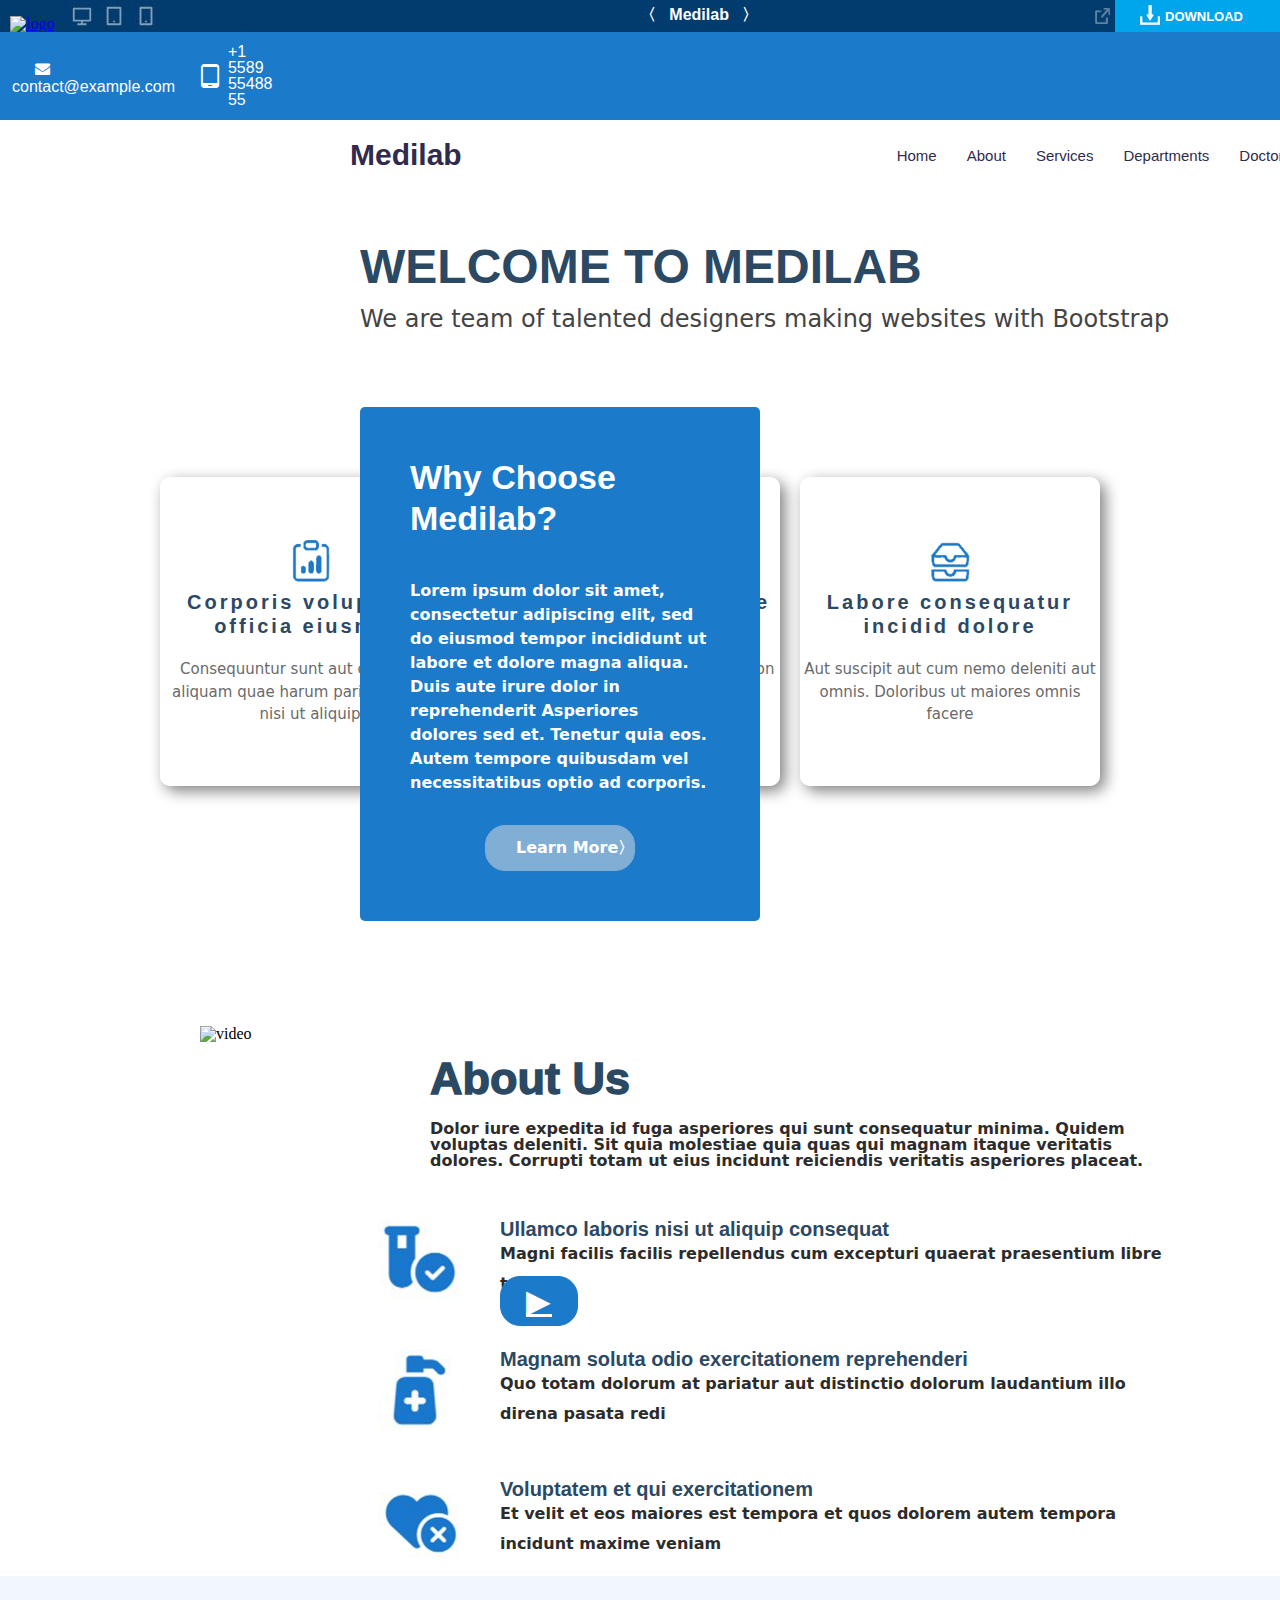
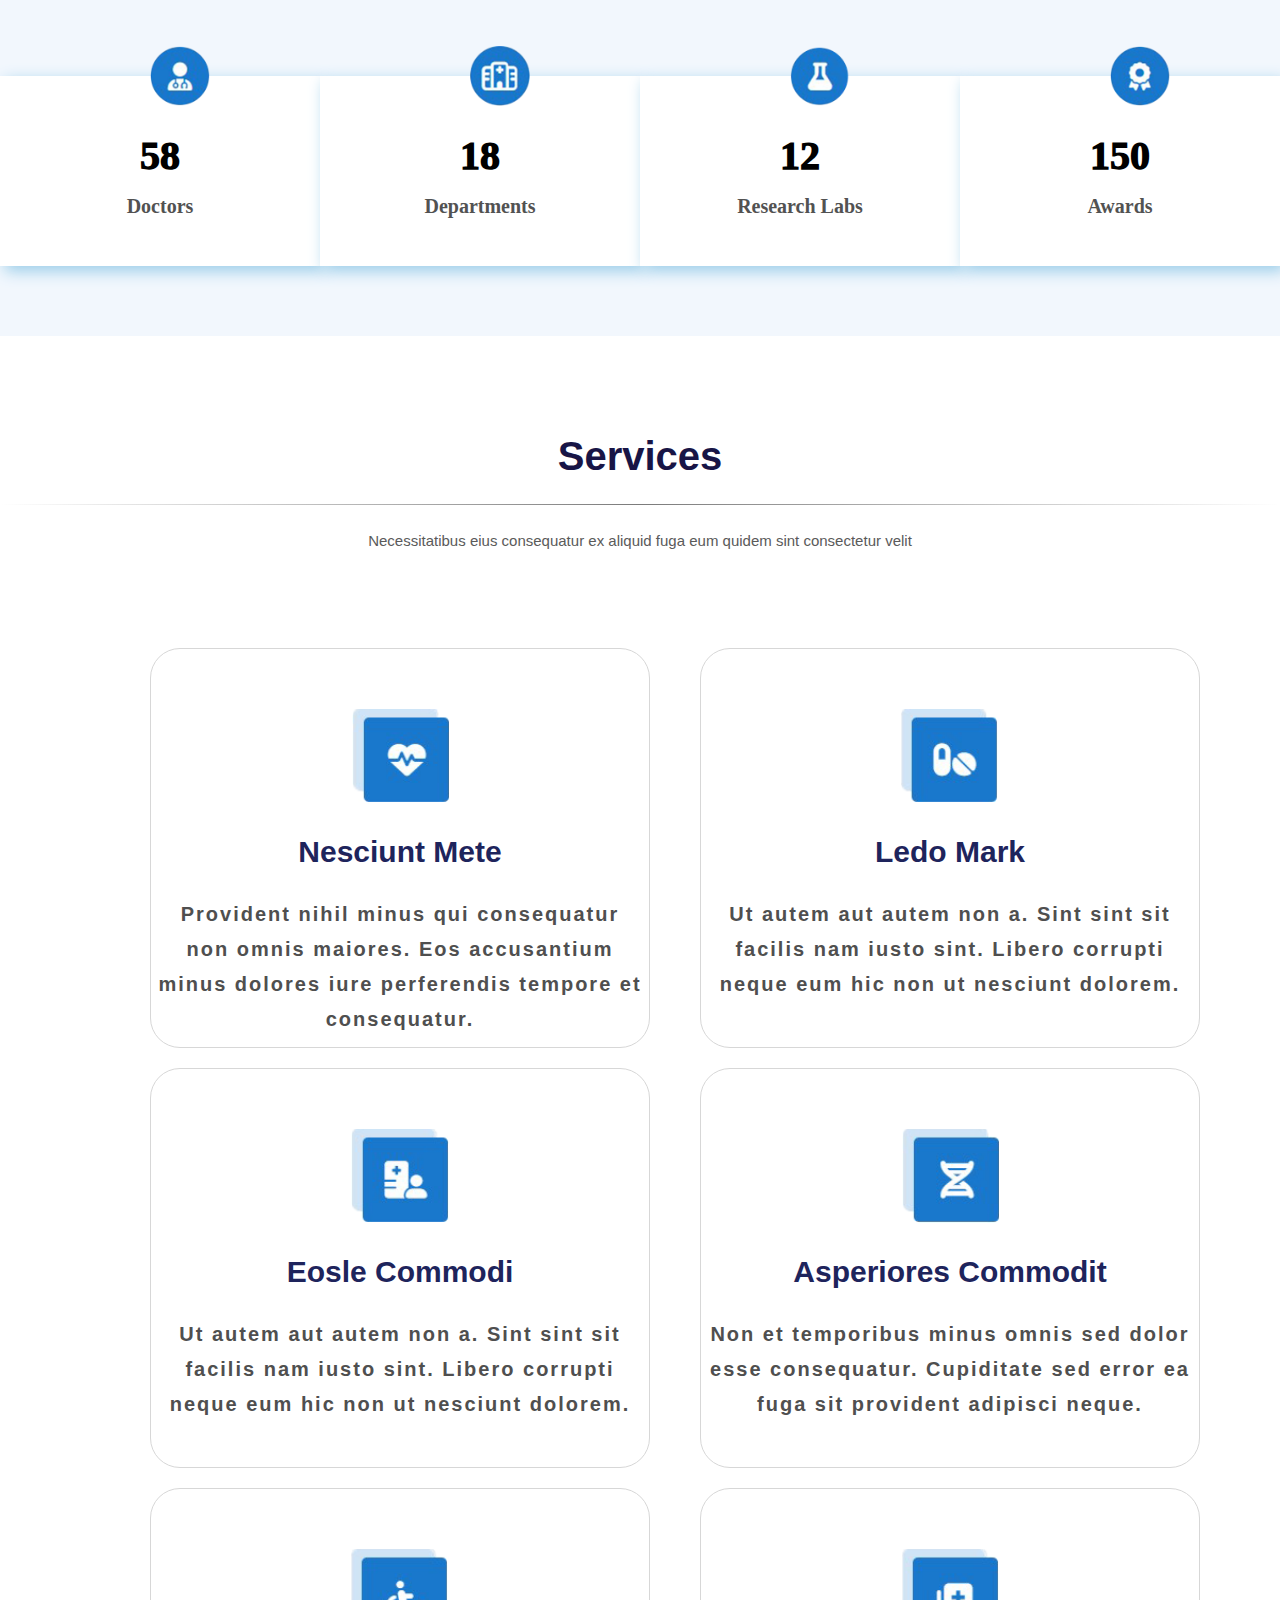
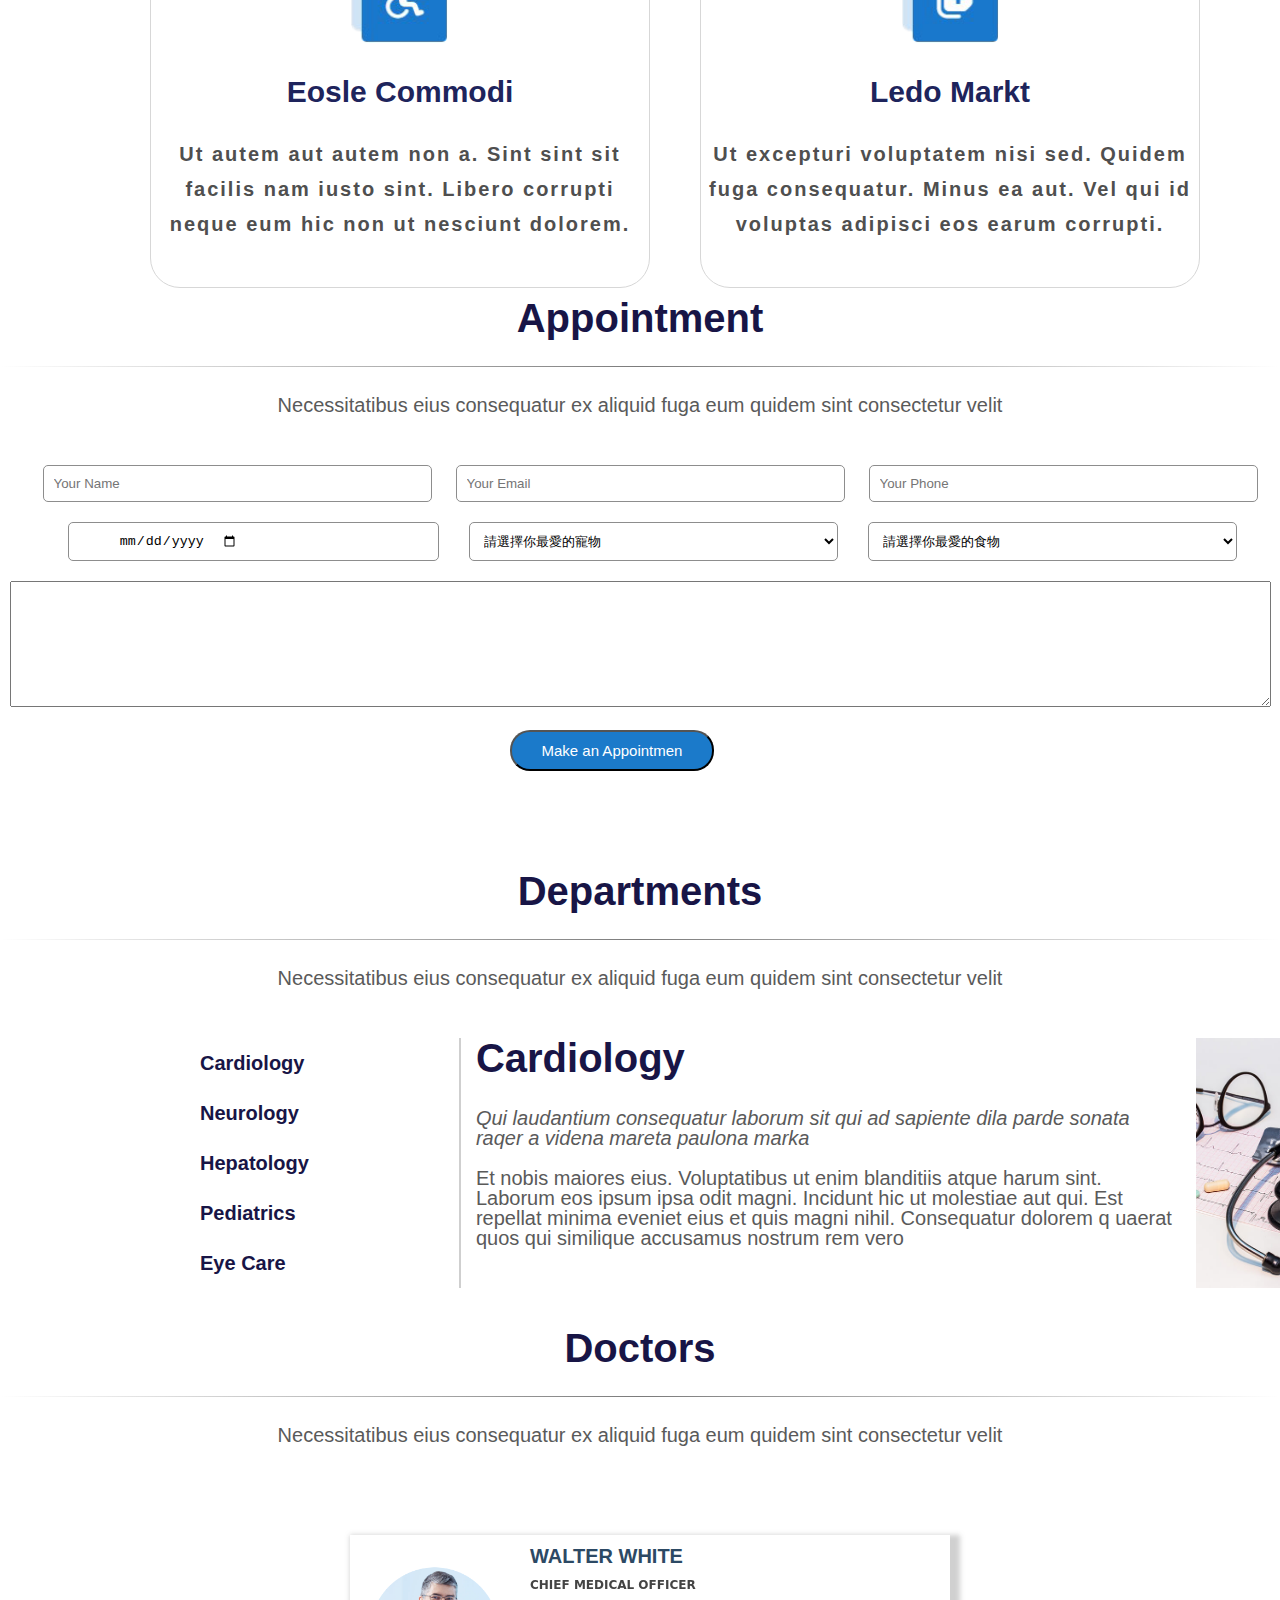
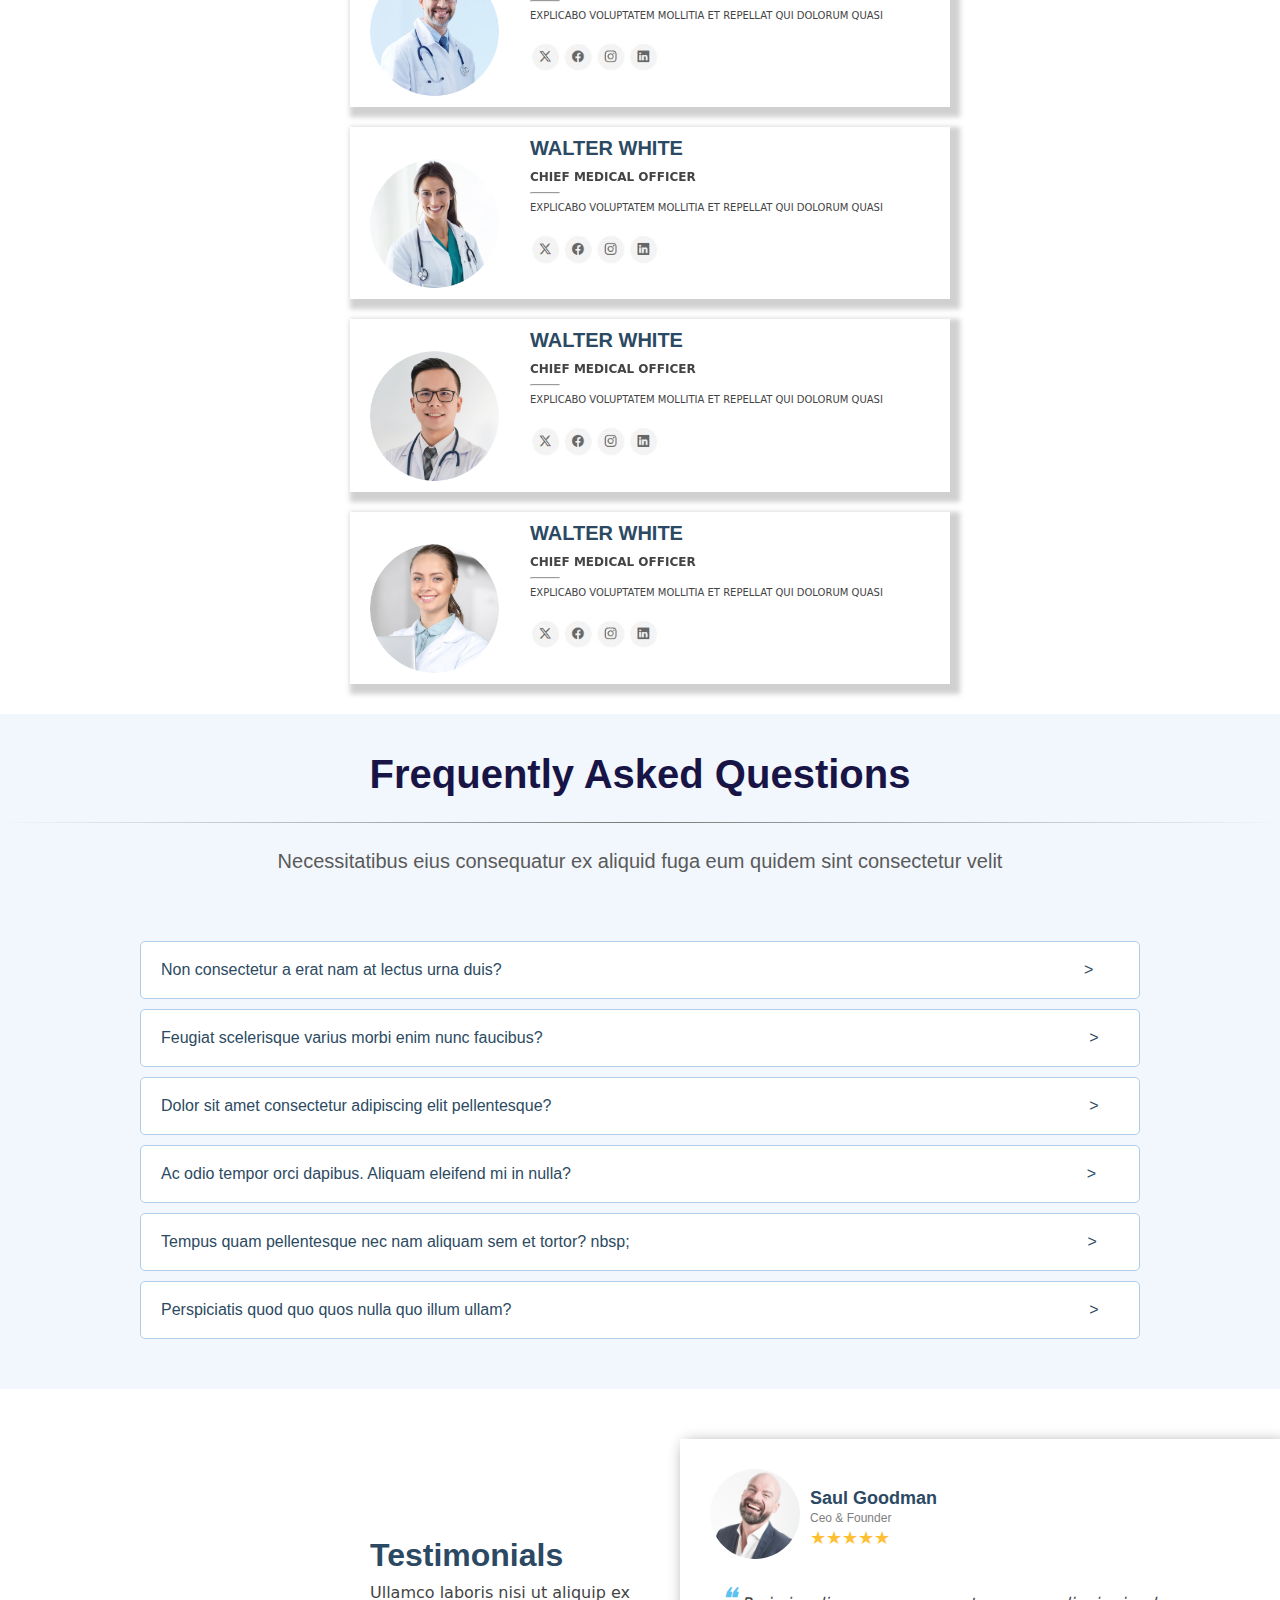
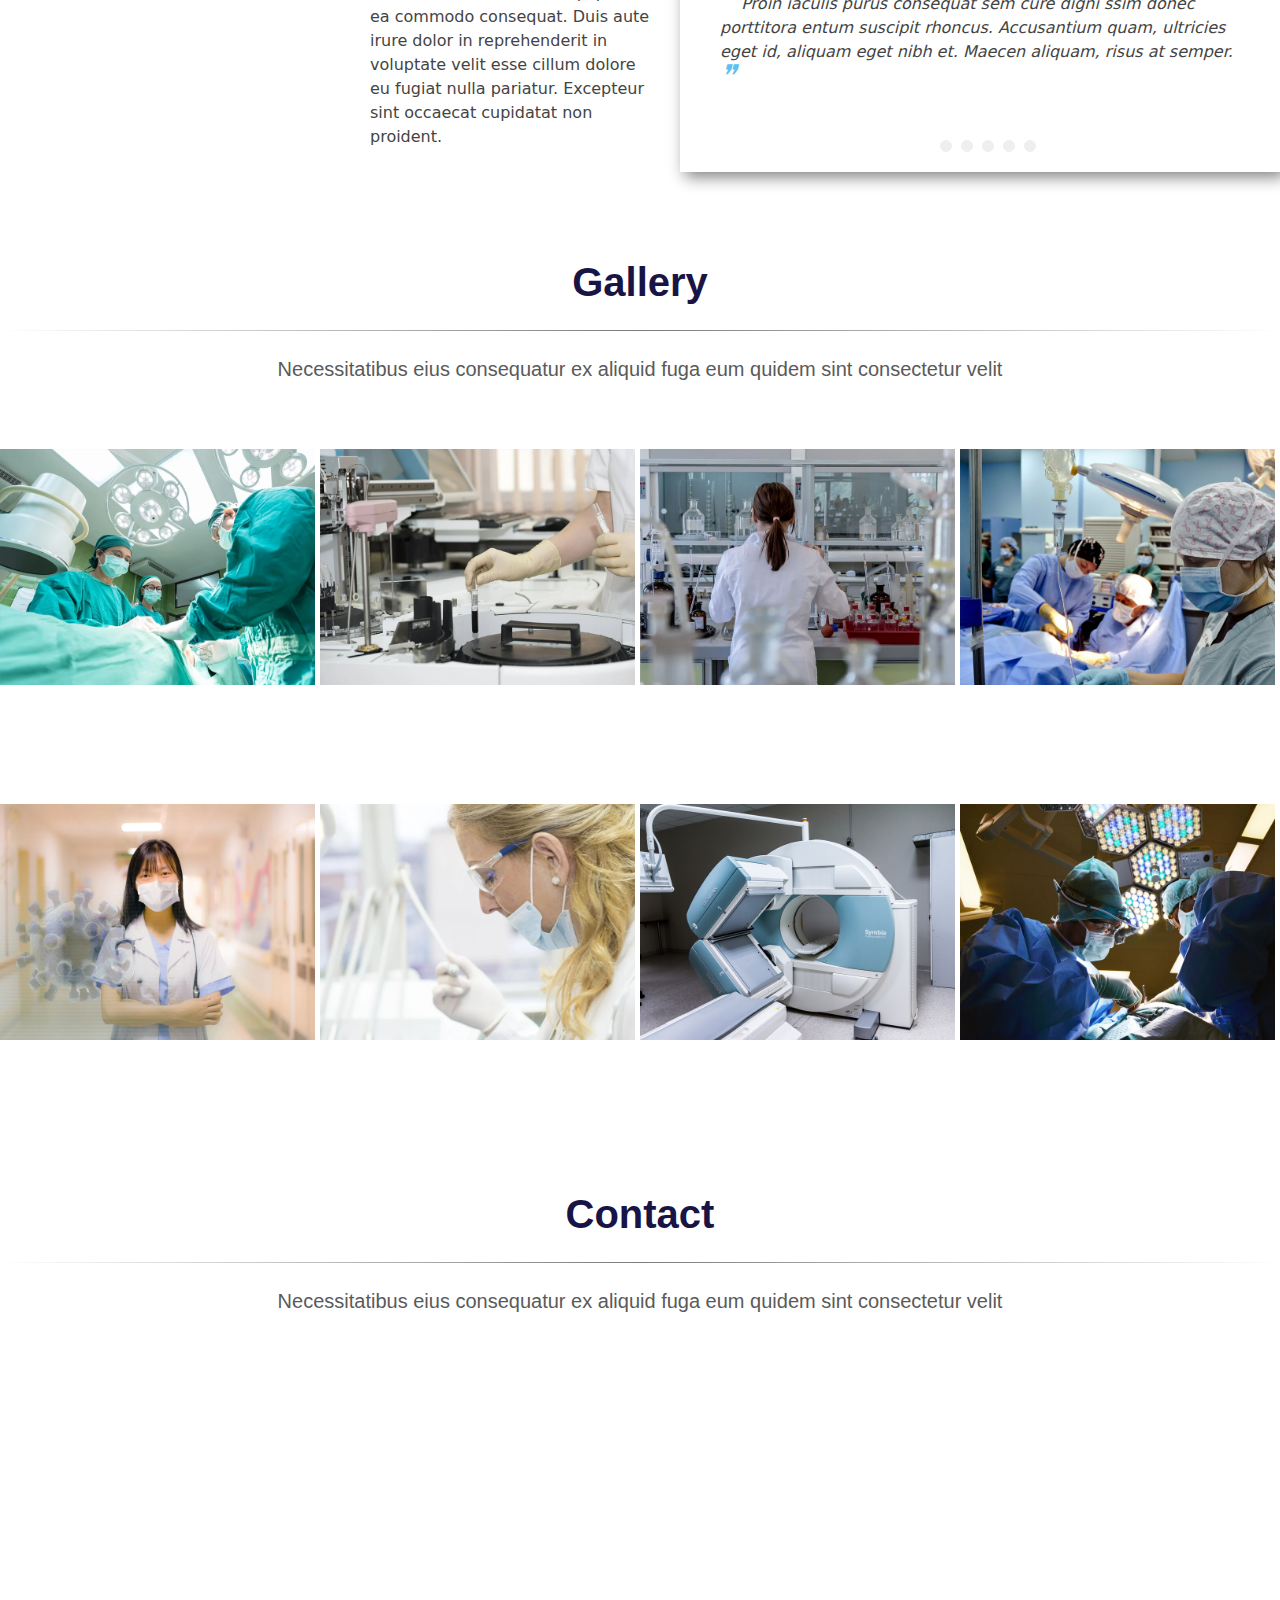
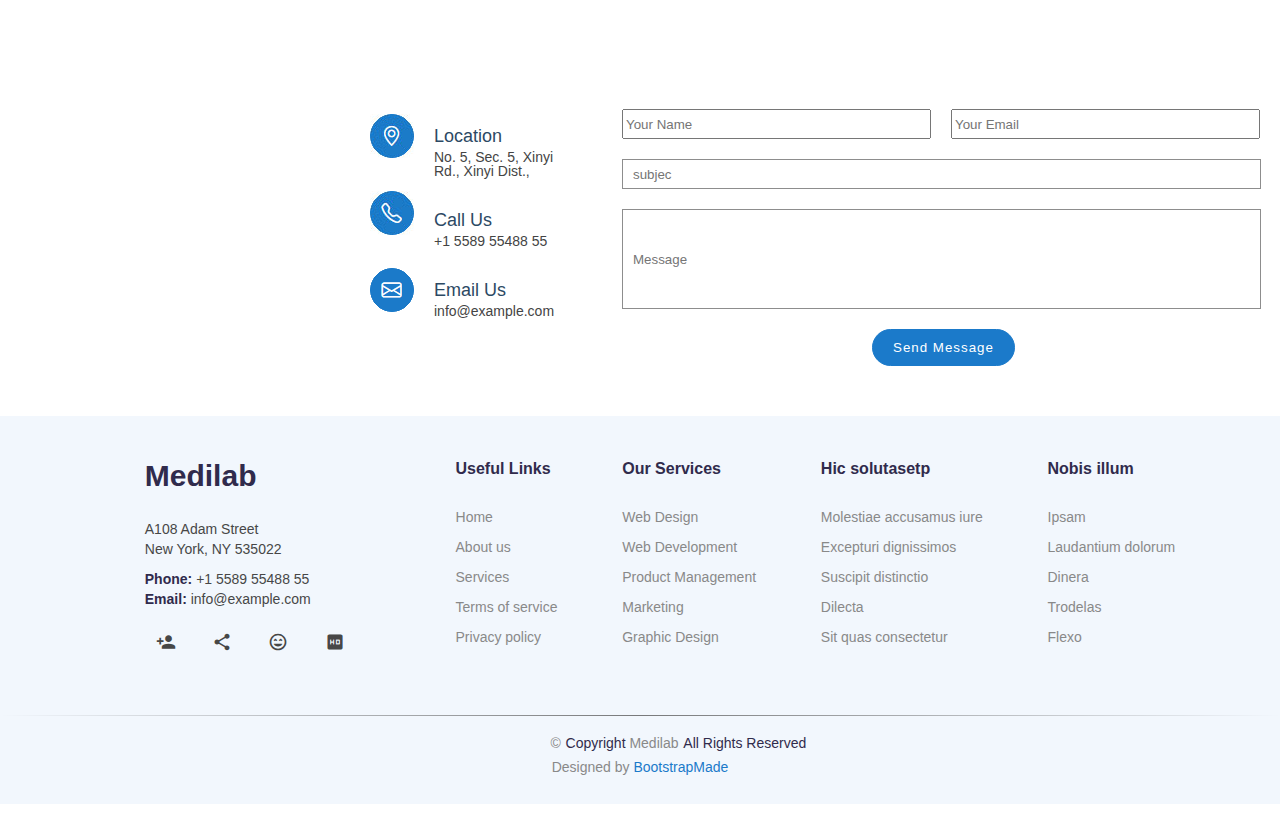
==== index.html @ 95faf184 "1" ====
<!DOCTYPE html>
<html lang="en">
<head>
    <meta charset="UTF-8">
    <meta name="viewport" content="width=device-width, initial-scale=1.0">
    <title>Medilab Bootstrap Template Demo</title>
    <link rel="stylesheet" href="style3.css">
    <meta name=”viewport” content=”width=device-width, initial-scale="1.0">
      <!-- rwd -->
    <link rel="stylesheet" href="https://fonts.googleapis.com/icon?family=Material+Icons">
  
</head>
<body>
    
    
        <div class="wrap">




            <div class="header">
                <div class="logo">
                    <a href="https://bootstrapmade.com/">
                        <img src="https://bootstrapmade.com/assets/img/logo.png"   width=""   height="25px" alt="logo"></a>
                        <a class="imgphone" href="#"><img src="img/computer.jpg" alt="computer"></a>
                         </div>
                         <!--logo  end -->
          
            <a class="pic" href="index.html"><img src="img/header.big.png"  width="15px" height="16px" alt="big"></a>
            <a class="template-home" href="https://bootstrapmade.com/medilab-free-medical-bootstrap-theme/" title="Medilab Template Home Page"> 〈&nbsp;&nbsp;&nbsp;Medilab&nbsp;&nbsp;&nbsp;〉 </a>
          
        
                <div class="button">
                    <a href="https://bootstrapmade.com/medilab-free-medical-bootstrap-theme/#download">
                        <img src="img/header.download.png" width="20px" height="20px" alt="DOWNLOAD">
                        <span>DOWNLOAD</span></a>
                </div>
                 <!-- header end -->
                </div>
        
                <div class="box"></div> <!--box end -->
        
                <div class="container">
                    <a href="mailto:contact@example.com">
                    <i style="font-size:15px" class="fa" >&#xf0e0;</i><span> contact@example.com</span></a>
                    <i class="material-icons" >tablet_android</i><span>+1 5589 55488 55</span>
               
                   <div class="from-container">
                    <link rel="stylesheet" href="https://cdnjs.cloudflare.com/ajax/libs/font-awesome/4.7.0/css/font-awesome.min.css">
    
                    <!-- Add font awesome icons -->
                    <a href="#" class="fa fa-twitter"></a>
                    <a href="#" class="fa fa-facebook"></a>
                    <a href="#" class="fa fa-instagram"></a>
                    <a href="#" class="fa fa-linkedin"></a>
                   </div>
                <!-- container end -->
                     </div>
              
                
                     <div class="menu">
                        <div class="frommenu">
                        <a href="index.html"><span>Medilab</span></a>
                    </div>
                    
                           <div class="from-menu">
                            <ul>
                                <li><a href="#"><span>Home</span></a></li>
                                <li><a href="#"><span>About</span></a></li>
                                <li><a href="#"><span>Services</span></a></li>
                                <li><a href="#"><span>Departments</span></a></li>
                                <li><a href="#"><span>Doctors</span></a></li>
                                <li><a href="#"><span>Dropdown▽</span></a></li>
                                <li><a href="#"><span>Contact</span></a></li>
                             </ul>
                         </div>
                           <!-- end -->      
                          <div class="menu-btn">
                                <a href="file:///D:/User/Downloads/20241004-20241019T080750Z-001/20241004/Medilab%20Bootstrap%20Template%20Demo.html">
                                    <input type="button" class="btn" value="  Make an Appointment"></a>
                                <!-- 按鈕▲ 點選沒有任何效果，通常主要用它來做javascript效果  -->
                            </div>
                             <!--menu end -->
                     </div> 
        
        
                     <div class="welcome">
                        <div class="from-welome">
                        <h2>WELCOME TO MEDILAB</h2>
                        <p>We are team of talented designers making websites with Bootstrap</p>
                        </div><!--welcom 的 from-weloome end -->
                    
                        <div class="course">
                            <h3>Why Choose <br> Medilab?</h3>
                           <p>
                            Lorem ipsum dolor sit amet, consectetur adipiscing elit, sed do eiusmod tempor incididunt ut labore et dolore magna aliqua. Duis aute irure dolor in reprehenderit
                            Asperiores dolores sed et. Tenetur quia eos. Autem tempore quibusdam vel necessitatibus optio ad corporis.
                         </p>
                            <input type="button" class="welcome-btn" value="Learn More〉">
                        </div>
                    
                        <!--welcom 的 course welcome end -->
                       
                        <div class="welcome-ul">
                        <ul>
                            <li>
                            <img src="img/welcome1.png" width="50px" height="50px" alt="picture">
                            <h4>Corporis voluptates officia eiusmod</h4>
                            <p>Consequuntur sunt aut quasi enim aliquam quae harum pariatur laboris nisi ut aliquip</p>
                        </li>
                            <li>
                                <img src="img/welcome2.png"  width="50px" height="50px alt="diamond">
                                <h4>Ullamco laboris ladore pan</h4>
                                <p>Excepteur sint occaecat cupidatat non proident, sunt in culpa qui officia deserunt</p>
                            </li>
                            <li>
                                <img src="img/welcome3.png" width="50px" height="50px alt="picture">
                                <h4>Labore consequatur incidid dolore</h4>
                                <p>Aut suscipit aut cum nemo deleniti aut omnis. Doloribus ut maiores omnis facere</p>
                            </li>
                        </ul>
                    </div>
                     </div> <!-- welcome end -->
        
        
                     <div class="aboutus">
        
                       <div class="abuimg">
                        <img src="https://bootstrapmade.com/content/demo/Medilab/assets/img/about.jpg" class="img-fluid" alt="video">

                        
                    </div>
        
                    <div class="viedo">
                        <a href="https://www.youtube.com/embed/Y7f98aduVJ8?si=nMmIkpeyESVkpKKr" target="_blank" class="btn">
                         <p> ▶</p>  
                        </a>
                    </div>
                    <!-- 播放鍵 -->
               
                        
        
                        
                        <div class="from-aboutus ">
                        <h3>About Us</h3>
                        <span>
                         Dolor iure expedita id fuga asperiores qui sunt consequatur minima. Quidem voluptas deleniti. 
                        </span>
                        <span>
                        Sit quia molestiae quia quas qui magnam itaque veritatis dolores. Corrupti totam ut eius incidunt 
                     </span>
                     <span>
                        reiciendis veritatis asperiores placeat.
                     </span>
                 
                     <ul>
                     </li>
                  
                          <li>
                             <img src="img/aboutus1.jpg"    alt="pciture">
                             <h5>Ullamco laboris nisi ut aliquip consequat</h5>
                            <p>Magni facilis facilis repellendus cum excepturi quaerat praesentium libre trade</p>
                         </li>
                         <li>
                             <img src="img/aboutus2.jpg" alt="pciture">
                             <h5>Magnam soluta odio exercitationem reprehenderi</h5>
                             <p>Quo totam dolorum at pariatur aut distinctio dolorum laudantium illo direna pasata redi</p>
                         </li>
                         <li>
                             <img src="img/aboutus3.jpg" alt="love">
                             <h5>Voluptatem et qui exercitationem</h5>
                             <p>Et velit et eos maiores est tempora et quos dolorem autem tempora incidunt maxime veniam</p>
                         </li>
                     </ul>
                 
                 </div><!--aboutu的 from-aboutus end -->  
                    </div><!-- aboutus end -->
                
        
                    
                 <div class="item">
                    <ul>
                       <li>
                         <img src="img/stats-item_doctors.png" alt="Doctors">
                         <span>58</span>
                            <p>Doctors</p>
                         </li>
                         
                         
                             <li>
                               <img src="img/stats-item_departments.png" alt="Departments">
                               <span>18</span>
                                  <p>Departments</p>
                               </li>
                      
                          
                       <li>
                         <img src="img/stats-item_Research Labs.png" alt="Research Labs">
                         <span>12</span>
                            <p>Research Labs</p>
                         </li>       
                       
                       
                             <li>
                               <img src="img/stats-item_Awards.png" alt="Awards">
                               <span>150</span>
                                  <p>Awards</p>
                               </li>
                          </ul>
                      </div>
               <!-- item end -->
        
        
                <div class="serives">
                    <h2>Services</h2>
                    <hr>
                    <!-- 分隔線 -->
                    <p>Necessitatibus eius consequatur ex aliquid fuga eum quidem sint consectetur 
                        velit</p>
                </div>
                 <!-- serives" end -->
             
               <div class="services-box">
                <ul>
                    <a href="#">
                    <li>
                      <img src="img/services-box_1.png"
                           alt="Nesciunt Mete">
                           <h3>Nesciunt Mete</h3>
                           <p>Provident nihil minus qui consequatur non omnis maiores. 
                            Eos accusantium minus dolores iure perferendis tempore et 
                            consequatur.</p>
                    </li>
                    
                    <li>
                        <img src="img/services-box_2.png"
                             alt="Ledo Marki">
                             <h3>Ledo Mark</h3>
                             <p>
                                Ut autem aut autem non a. Sint sint sit facilis nam 
                                iusto sint. Libero corrupti neque eum hic non ut nesciunt 
                                dolorem.
                                </p>
                     </li>
            
                     
                    <li>
                        <img src="img/services-box_3.png"
                             alt="Eosle Commodii">
                             <h3>Eosle Commodi</h3>
                             <p>
                                Ut autem aut autem non a. Sint sint sit facilis nam iusto sint. 
                                Libero corrupti neque eum hic non ut nesciunt dolorem.
                                </p>        
                     </li>
                  
                     <li>
                        <img src="img/services-box_4.png"
                             alt="Asperiores Commodit">
                             <h3>Asperiores Commodit</h3>
                             <p>
                                Non et temporibus minus omnis sed dolor esse consequatur. 
                                Cupiditate sed error ea fuga sit provident adipisci neque.
                                </p>
                     </li>
            
                     <li>
                        <img src="img/services-box_5.png"
                             alt="Eosle Commodi">
                             <h3>Eosle Commodi</h3>
                             <p>
                                Ut autem aut autem non a. Sint sint sit facilis nam iusto sint. 
                                Libero corrupti neque eum hic non ut nesciunt dolorem.
                                </p>
                     </li>      
                 
                     <li>
                        <img src="img/services-box_6.png"
                             alt="Ledo Markt">
                             <h3>Ledo Markt</h3>
                             <p>
                                Ut excepturi voluptatem nisi sed. Quidem fuga consequatur. Minus ea aut.
                                 Vel qui id voluptas adipisci eos earum corrupti.
                                </p>
                             </li>    
                           </ul>
                </a>
            </div> 
            <!-- services-box" end -->
            </div>
                
               <div class="box-ser"></div>
        
            <div class="Appointment">
                <h2>Appointment</h2>
                <hr>
                <!-- 分隔線 -->
                <p>Necessitatibus eius consequatur ex aliquid fuga eum quidem sint consectetur velit</p>
            </div>
             <!-- Appointment" end -->
        
        
            <div class="answer">
                
                <form action="index1.html">
                    <label for="mail" ></label>
                  <input id="mail" type="text" placeholder="Your Name"  name="name"  >
        
                    <label for="person"></label>
                  <input  id="person" type="text" placeholder="Your Email" name="Email">
                  
                  <label for="person"></label>
                  <input  id="person" type="text" placeholder="Your Phone" name="Phone">
                  </form>
            
            </div>
            <!--answer end  -->
        
        
        
           <div class="date">
        
            <form action="index2" method="get">
                <label for="date"></label>
                <input type="date" name="date" id="date">
            </form>
        
        
            <select>
                <option>請選擇你最愛的寵物</option>
                <option>Dog</option>
                <option>Cat</option>
                <option>Hamster</option>
                <option>Parrot</option>
                <option>Spider</option>
                <option>Goldfish</option>
            </select>
        
            <select>
                <option>請選擇你最愛的食物</option>
                <option>蘋果</option>
                <option>橘子</option>
                <option>鳳梨</option>
                <option>草莓</option>
                <option>香蕉</option>
                <option>奇異果</option>
            </select>
        
           </div>
           <!--date end  -->
        
        
           <div class="answerbox">
          
            <form action="index.html">
                 <textarea name="content" id="" cols="155" rows="8"></textarea>
                <br>
                <input type="submit"
                       value="Make an Appointmen">  
                </form>
          
           </div>
             <!--answerbox end  -->
          
    
             <div class="Appointment">
                <h2>Departments</h2>
                <hr>
                <!-- 分隔線 -->
                <p>Necessitatibus eius consequatur ex aliquid fuga eum quidem sint consectetur velit</p>
            </div>
             <!-- Appointment" end  用一樣的樣式即可-->
           

             <meta charset="UTF-8">
   <meta name="viewport" content="width=device-width, initial-scale=1.0">
   <title>Document</title>
   <link rel="stylesheet" href="style.css">
</head>
<body>
   <div class="Cardiology">
      <div class="ulbox">
         <ul>
            <li><a href="#">Cardiology</a></li>
            <li><a href="#">Neurology</a></li>
            <li><a href="#">Hepatology</a></li>
            <li><a href="#">Pediatrics</a></li>
            <li><a href="#">Eye Care</a></li>
         </ul>
      </div>

      <div class="cartextbox">
        <h3> Cardiology</h3>
        <p><span>Qui laudantium consequatur laborum sit qui
          ad sapiente dila parde sonata raqer a videna mareta paulona marka</span>
         </br>
         </br>
         Et nobis maiores eius. Voluptatibus ut enim blanditiis atque harum sint. Laborum eos ipsum ipsa odit magni. 
         Incidunt hic ut molestiae aut qui. Est repellat minima eveniet eius et quis magni nihil. Consequatur dolorem q
         uaerat quos qui similique accusamus nostrum rem vero
        </p>
      </div>
       <img src="img/departments-1.jpg" alt="pic">
   </div>
   <!-- Cardiology end-->


   <div class="divider">
   <div class="Appointment">
    <h2>Doctors</h2>
    <hr>
    <!-- 分隔線 -->
    <p>Necessitatibus eius consequatur ex aliquid fuga eum quidem sint consectetur velit</p>
</div>
 <!-- Appointment" end  用一樣的樣式即可-->
</div>
<!-- divider end -->



 <div class="Doctors">
    <button class="Docbtn">
       <img style="float: left;"   src="img/doctors_1.png" alt="doctors">
       <h4>Walter White</h4>
       <span>Chief Medical Officer</span>
          <hr style="rgb(156, 156, 156);">
          <!-- 分隔線 -->
          <p>Explicabo voluptatem mollitia et repellat qui dolorum quasi</p>

          <div class="from-Doc">
             <link rel="stylesheet" href="https://cdnjs.cloudflare.com/ajax/libs/font-awesome/4.7.0/css/font-awesome.min.css">
          
             <div class="from-Doc">
                <img src="img/fbicon.jpg" alt="icon">
             </button>
    </button>

    <button class="Docbtn">
       <img style="float: left;"   src="img/doctors_2.png" alt="doctors">
       <h4>Walter White</h4>
       <span>Chief Medical Officer</span>
          <hr style="rgb(156, 156, 156);">
          <!-- 分隔線 -->
          <p>Explicabo voluptatem mollitia et repellat qui dolorum quasi</p>

          <div class="from-Doc">
            <img src="img/fbicon.jpg" alt="icon">
         </button>
          </button>

          <button class="Docbtn">
             <img style="float: left;"   src="img/doctors_3.png" alt="doctors">
             <h4>Walter White</h4>
             <span>Chief Medical Officer</span>
                <hr style="rgb(156, 156, 156);">
                <!-- 分隔線 -->
                <p>Explicabo voluptatem mollitia et repellat qui dolorum quasi</p>
    
                <div class="from-Doc">
                    <img src="img/fbicon.jpg" alt="icon">
                 </button>
                </button>

     <button class="Docbtn">
       <img style="float: left;"   src="img/doctors_4.png" alt="doctors">
       <h4>Walter White</h4>
       <span>Chief Medical Officer</span>
          <hr style="rgb(156, 156, 156);">
          <!-- 分隔線 -->
          <p>Explicabo voluptatem mollitia et repellat qui dolorum quasi</p>

          <div class="from-Doc">
             <img src="img/fbicon.jpg" alt="icon">
          </button>
   </div>
<!-- Doctors end -->

<div class="fretittle">
<div class="Appointment">
    <h2>Frequently Asked Questions</h2>
    <hr>
    <!-- 分隔線 -->
    <p>Necessitatibus eius consequatur ex aliquid fuga eum quidem sint consectetur velit</p>
</div>
 <!-- Appointment" end  用一樣的樣式即可-->
</div>
<!-- fretittle end -->


 <div  class="Frequently">
   <a href="">
    <div class="frebox">
      
   <details>
      <summary><h3>Non consectetur a erat nam at lectus urna duis?
         &nbsp;&nbsp;&nbsp;&nbsp;&nbsp;&nbsp;&nbsp;&nbsp;&nbsp;&nbsp;&nbsp;&nbsp;
         &nbsp;&nbsp;&nbsp;&nbsp;&nbsp;&nbsp;&nbsp;&nbsp;&nbsp;&nbsp;&nbsp;&nbsp;
         &nbsp;&nbsp;&nbsp;&nbsp;&nbsp;&nbsp;&nbsp;&nbsp;&nbsp;&nbsp;&nbsp;&nbsp;
         &nbsp;&nbsp;&nbsp;&nbsp;&nbsp;&nbsp;&nbsp;&nbsp;&nbsp;&nbsp;&nbsp;&nbsp;
         &nbsp;&nbsp;&nbsp;&nbsp;&nbsp;&nbsp;&nbsp;&nbsp;&nbsp;&nbsp;&nbsp;&nbsp;
         &nbsp;&nbsp;&nbsp;&nbsp;&nbsp;&nbsp;&nbsp;&nbsp;&nbsp;&nbsp;&nbsp;&nbsp;
         &nbsp;&nbsp;&nbsp;&nbsp;&nbsp;&nbsp;&nbsp;&nbsp;&nbsp;&nbsp;&nbsp;&nbsp;
         &nbsp;&nbsp;&nbsp;&nbsp;&nbsp;&nbsp;&nbsp;&nbsp;&nbsp;&nbsp;&nbsp;&nbsp;
         &nbsp;&nbsp;&nbsp;&nbsp;&nbsp;&nbsp;&nbsp;&nbsp;&nbsp;&nbsp;&nbsp;&nbsp;
         &nbsp;&nbsp;&nbsp;&nbsp;&nbsp;&nbsp;&nbsp;&nbsp;&nbsp;&nbsp;&nbsp;&nbsp;
       
         <!-- 空格▲ -->
         >
      </h3></summary>
      <p>Feugiat pretium nibh ipsum consequat. Tempus iaculis urna id volutpat lacus laoreet non curabitur gravida. Venenatis lectus magna fringilla urna porttitor rhoncus dolor purus non.</p>
   </details>
   
   <a href="#">
   
</div><!-- Frebox end  -->

<div class="frebox">
   <a href="#">
<details>
   <summary><h3>Feugiat scelerisque varius morbi enim nunc faucibus?
      &nbsp;&nbsp;&nbsp;&nbsp;&nbsp;&nbsp;&nbsp;&nbsp;&nbsp;&nbsp;&nbsp;&nbsp;
      &nbsp;&nbsp;&nbsp;&nbsp;&nbsp;&nbsp;&nbsp;&nbsp;&nbsp;&nbsp;&nbsp;&nbsp;
      &nbsp;&nbsp;&nbsp;&nbsp;&nbsp;&nbsp;&nbsp;&nbsp;&nbsp;&nbsp;&nbsp;&nbsp;
      &nbsp;&nbsp;&nbsp;&nbsp;&nbsp;&nbsp;&nbsp;&nbsp;&nbsp;&nbsp;&nbsp;&nbsp;
      &nbsp;&nbsp;&nbsp;&nbsp;&nbsp;&nbsp;&nbsp;&nbsp;&nbsp;&nbsp;&nbsp;&nbsp;
      &nbsp;&nbsp;&nbsp;&nbsp;&nbsp;&nbsp;&nbsp;&nbsp;&nbsp;&nbsp;
      &nbsp;&nbsp;&nbsp;&nbsp;&nbsp;&nbsp;&nbsp;&nbsp;&nbsp;&nbsp;&nbsp;&nbsp;
         &nbsp;&nbsp;&nbsp;&nbsp;&nbsp;&nbsp;&nbsp;&nbsp;&nbsp;&nbsp;&nbsp;&nbsp;
         &nbsp;&nbsp;&nbsp;&nbsp;&nbsp;&nbsp;&nbsp;&nbsp;&nbsp;&nbsp;&nbsp;&nbsp;
         &nbsp;&nbsp;&nbsp;&nbsp;&nbsp;&nbsp;
      <!-- 空格▲ -->
      >
   </h3></summary>
   <p>Dolor sit amet consectetur adipiscing elit pellentesque habitant morbi. Id interdum velit laoreet id donec ultrices. Fringilla phasellus faucibus scelerisque eleifend donec pretium. Est pellentesque elit ullamcorper dignissim. Mauris ultrices eros in cursus turpis massa tincidunt dui.
      </p>
</details>

<a href="#">

</div><!-- Frebox end  -->

<div class="frebox">
   <a href="#">
<details>
   <summary><h3>Dolor sit amet consectetur adipiscing elit pellentesque?
    &nbsp;&nbsp;&nbsp;&nbsp;&nbsp;&nbsp;&nbsp;&nbsp;&nbsp;&nbsp;&nbsp;&nbsp;
    &nbsp;&nbsp;&nbsp;&nbsp;&nbsp;&nbsp;&nbsp;&nbsp;&nbsp;&nbsp;&nbsp;&nbsp;
    &nbsp;&nbsp;&nbsp;&nbsp;&nbsp;&nbsp;&nbsp;&nbsp;&nbsp;&nbsp;&nbsp;&nbsp;
    &nbsp;&nbsp;&nbsp;&nbsp;&nbsp;&nbsp;&nbsp;&nbsp;&nbsp;&nbsp;&nbsp;&nbsp;
    &nbsp;&nbsp;&nbsp;&nbsp;&nbsp;&nbsp;&nbsp;&nbsp;&nbsp;&nbsp;&nbsp;&nbsp;
    &nbsp;&nbsp;&nbsp;&nbsp;&nbsp;&nbsp;&nbsp;&nbsp;&nbsp;&nbsp;
    &nbsp;&nbsp;&nbsp;&nbsp;&nbsp;&nbsp;&nbsp;&nbsp;&nbsp;&nbsp;&nbsp;&nbsp;
       &nbsp;&nbsp;&nbsp;&nbsp;&nbsp;&nbsp;&nbsp;&nbsp;&nbsp;&nbsp;&nbsp;&nbsp;
       &nbsp;&nbsp;&nbsp;&nbsp;&nbsp;&nbsp;&nbsp;&nbsp;&nbsp;&nbsp;&nbsp;&nbsp;
       &nbsp;&nbsp;&nbsp;&nbsp;
      <!-- 空格▲ -->
      >
   </h3></summary>
   <p>Eleifend mi in nulla posuere sollicitudin aliquam ultrices sagittis orci. Faucibus pulvinar elementum integer enim. Sem nulla pharetra diam sit amet nisl suscipit. Rutrum tellus pellentesque eu tincidunt. Lectus urna duis convallis convallis tellus. Urna molestie at elementum eu facilisis sed odio morbi quis
     </p>
</details>

<a href="#">

</div><!-- Frebox end  -->

<div class="frebox">
   <a href="#">
<details>
   <summary><h3>Ac odio tempor orci dapibus. Aliquam eleifend mi in nulla?
    &nbsp;&nbsp;&nbsp;&nbsp;&nbsp;&nbsp;&nbsp;&nbsp;&nbsp;&nbsp;&nbsp;&nbsp;
    &nbsp;&nbsp;&nbsp;&nbsp;&nbsp;&nbsp;&nbsp;&nbsp;&nbsp;&nbsp;&nbsp;&nbsp;
    &nbsp;&nbsp;&nbsp;&nbsp;&nbsp;&nbsp;&nbsp;&nbsp;&nbsp;&nbsp;&nbsp;&nbsp;
    &nbsp;&nbsp;&nbsp;&nbsp;&nbsp;&nbsp;&nbsp;&nbsp;&nbsp;&nbsp;&nbsp;&nbsp;
    &nbsp;&nbsp;&nbsp;&nbsp;&nbsp;&nbsp;&nbsp;&nbsp;&nbsp;&nbsp;&nbsp;&nbsp;
    &nbsp;&nbsp;&nbsp;&nbsp;&nbsp;&nbsp;&nbsp;&nbsp;&nbsp;&nbsp;
    &nbsp;&nbsp;&nbsp;&nbsp;&nbsp;&nbsp;&nbsp;&nbsp;&nbsp;&nbsp;&nbsp;&nbsp;
       &nbsp;&nbsp;&nbsp;&nbsp;&nbsp;&nbsp;&nbsp;&nbsp;&nbsp;&nbsp;&nbsp;&nbsp;
       &nbsp;&nbsp;&nbsp;&nbsp;&nbsp;&nbsp;&nbsp;&nbsp;&nbsp;&nbsp;&nbsp;&nbsp;
      <!-- 空格▲ -->
      >
   </h3></summary>
   <p>Feugiat pretium nibh ipsum consequat. Tempus iaculis urna id volutpat lacus laoreet non curabitur gravida. Venenatis lectus magna fringilla urna porttitor rhoncus dolor purus non.</p>
</details>

<a href="#">

</div><!-- Frebox end  -->

<div class="frebox">
   <a href="#">
<details>
   <summary><h3>
      Tempus quam pellentesque nec nam aliquam sem et tortor?
      nbsp;&nbsp;&nbsp;&nbsp;&nbsp;&nbsp;&nbsp;&nbsp;&nbsp;&nbsp;&nbsp;&nbsp;
    &nbsp;&nbsp;&nbsp;&nbsp;&nbsp;&nbsp;&nbsp;&nbsp;&nbsp;&nbsp;&nbsp;&nbsp;
    &nbsp;&nbsp;&nbsp;&nbsp;&nbsp;&nbsp;&nbsp;&nbsp;&nbsp;&nbsp;&nbsp;&nbsp;
    &nbsp;&nbsp;&nbsp;&nbsp;&nbsp;&nbsp;&nbsp;&nbsp;&nbsp;&nbsp;&nbsp;&nbsp;
    &nbsp;&nbsp;&nbsp;&nbsp;&nbsp;&nbsp;&nbsp;&nbsp;&nbsp;&nbsp;&nbsp;&nbsp;
    &nbsp;&nbsp;&nbsp;&nbsp;&nbsp;&nbsp;&nbsp;&nbsp;&nbsp;&nbsp;
    &nbsp;&nbsp;&nbsp;&nbsp;&nbsp;&nbsp;&nbsp;&nbsp;&nbsp;&nbsp;&nbsp;&nbsp;
       &nbsp;&nbsp;&nbsp;&nbsp;&nbsp;&nbsp;&nbsp;&nbsp;&nbsp;&nbsp;&nbsp;&nbsp;
       &nbsp;
      <!-- 空格▲ -->
      >
   </h3></summary>
   <p>
      Molestie a iaculis at erat pellentesque adipiscing commodo. Dignissim suspendisse in est ante in. Nunc vel risus commodo viverra maecenas accumsan. Sit amet nisl suscipit adipiscing bibendum est. Purus gravida quis blandit turpis cursus in
   </p>
</details>



</div><!-- Frebox end  -->

<div class="frebox">
   <a href="#">
<details>
   <summary><h3>
      Perspiciatis quod quo quos nulla quo illum ullam?
      &nbsp;&nbsp;&nbsp;&nbsp;&nbsp;&nbsp;&nbsp;&nbsp;&nbsp;&nbsp;&nbsp;&nbsp;
      &nbsp;&nbsp;&nbsp;&nbsp;&nbsp;&nbsp;&nbsp;&nbsp;&nbsp;&nbsp;&nbsp;&nbsp;
      &nbsp;&nbsp;&nbsp;&nbsp;&nbsp;&nbsp;&nbsp;&nbsp;&nbsp;&nbsp;&nbsp;&nbsp;
      &nbsp;&nbsp;&nbsp;&nbsp;&nbsp;&nbsp;&nbsp;&nbsp;&nbsp;&nbsp;&nbsp;&nbsp;
      &nbsp;&nbsp;&nbsp;&nbsp;&nbsp;&nbsp;&nbsp;&nbsp;&nbsp;&nbsp;&nbsp;&nbsp;
      &nbsp;&nbsp;&nbsp;&nbsp;&nbsp;&nbsp;&nbsp;&nbsp;&nbsp;&nbsp;&nbsp;&nbsp;
      &nbsp;&nbsp;&nbsp;&nbsp;&nbsp;  &nbsp;&nbsp;&nbsp;&nbsp;&nbsp;&nbsp;&nbsp;&nbsp;&nbsp;&nbsp;&nbsp;&nbsp;
      &nbsp;&nbsp;&nbsp;&nbsp;&nbsp;&nbsp;&nbsp;&nbsp;&nbsp;&nbsp;&nbsp;&nbsp;
      &nbsp;&nbsp;&nbsp;&nbsp;&nbsp;&nbsp;&nbsp;&nbsp;&nbsp;&nbsp;&nbsp;&nbsp;
      &nbsp;&nbsp;&nbsp;&nbsp;&nbsp;
      <!-- 空格▲ -->
      >
   </h3></summary>
   <p>
      Enim ea facilis quaerat voluptas quidem et dolorem. Quis et consequatur non sed in suscipit sequi. Distinctio ipsam dolore et.
   </p>
  
</details>

</div><!-- Frebox end  -->
</a>
</div> 
<!-- Frequently end  -->







<div class="Testimonials">
    
   <div class="restbox">
      <h3>Testimonials</h3>
      <p>
         Ullamco laboris nisi ut aliquip ex ea commodo consequat. Duis aute irure dolor in reprehenderit in voluptate
         velit esse cillum dolore eu fugiat nulla pariatur. Excepteur sint occaecat cupidatat non proident.
      </p>
   </div>

   <div class="repeoplebox">
     
      <img src="img/testimonials-1.jpg" alt="img">
      <h3>Saul Goodman</h3>
      <h4>Ceo &amp; Founder</h4>
      <h5>★★★★★</h5>


     <p><span>❝</span>
      Proin iaculis purus consequat sem cure digni ssim donec
       porttitora entum suscipit rhoncus. Accusantium quam, ultricies eget id,
       aliquam eget nibh et. Maecen aliquam, risus at semper. <span>❞</span>
     </p>
     
     <div class="bttnbox">
    <button type="submit" class="bttn"></button>
    <button type="submit" class="bttn"></button>
    <button type="submit" class="bttn"></button>
    <button type="submit" class="bttn"></button>
    <button type="submit" class="bttn"></button>
   </div>
   </div> <!-- peoplebox end -->
 </div>
 <!-- Testimonials end -->


 <div class="divider">
 <div class="Appointment">
   <h2>Gallery</h2>
   <hr>
   <!-- 分隔線 -->
   <p>Necessitatibus eius consequatur ex aliquid fuga eum quidem sint consectetur velit</p>
</div>
<!-- Appointment" end  用一樣的樣式即可-->
</div>
<!-- fretittle end -->
 </div>
 <!-- divider end -->






<div class="Gallery">
   <div class="picbig"><a href="https://bootstrapmade.com/content/demo/Medilab/assets/img/gallery/gallery-1.jpg">
      <img src="img/gallery-1.jpg" /></a>
   </div>

   <div class="picbig"><a href="https://bootstrapmade.com/content/demo/Medilab/assets/img/gallery/gallery-2.jpg">
      <img src="img/gallery-2.jpg" /></a>
   </div>

   <div class="picbig"><a href="https://bootstrapmade.com/content/demo/Medilab/assets/img/gallery/gallery-3.jpg">
      <img src="img/gallery-3.jpg" /></a>
   </div>

   <div class="picbig"><a href="https://bootstrapmade.com/content/demo/Medilab/assets/img/gallery/gallery-4.jpg">
      <img src="img/gallery-4.jpg" /></a>
   </div>
</div>
<!-- Gallery end  -->

<div class="Gallerytwo">
   <div class="picbig"><a href="https://bootstrapmade.com/content/demo/Medilab/assets/img/gallery/gallery-5.jpg">
      <img src="img/gallery-5.jpg" /></a>
   </div>

   <div class="picbig"><a href="https://bootstrapmade.com/content/demo/Medilab/assets/img/gallery/gallery-6.jpg">
      <img src="img/gallery-6.jpg" /></a>
   </div>

   <div class="picbig"><a href="https://bootstrapmade.com/content/demo/Medilab/assets/img/gallery/gallery-7.jpg">
      <img src="img/gallery-7.jpg" /></a>
   </div>

   <div class="picbig"><a href="https://bootstrapmade.com/content/demo/Medilab/assets/img/gallery/gallery-8.jpg">
      <img src="img/gallery-8.jpg" /></a>
   </div>
</div>
<!-- Gallerytwo end  -->




<div class="divider">
   <div class="Appointment">
     <h2>Contact</h2>
     <hr>
     <!-- 分隔線 -->
     <p>Necessitatibus eius consequatur ex aliquid fuga eum quidem sint consectetur velit</p>
  </div>
  <!-- Appointment" end  用一樣的樣式即可-->
  </div>
  <!-- fretittle end -->
   </div>
   <!-- divider end -->



   <div class="map">
      <iframe src="https://www.google.com/maps/embed?pb=!1m13!1m8!1m3!1d7230.047739358565!2d121.56154900000001!3d25.033264!3m2!1i1024!2i768!4f13.1!3m2!1m1!2zMjXCsDAxJzU5LjgiTiAxMjHCsDMzJzQxLjYiRQ!5e0!3m2!1szh-TW!2sus!4v1729760222443!5m2!1szh-TW!2sus"
     width="100%"
     height="300"
     style="border:0;"
     allowfullscreen=""
     loading="lazy"
     referrerpolicy="no-referrer-when-downgrade"></iframe>




     <div class="Contact">
      <div class="Contacpic">
         <img src="img/Contact_01.jpg" alt="img">
         <img src="img/Contact_02.jpg" alt="img">
         <img src="img/Contact_03.png" alt="img">
      </div>
   
         <div class="Contactul">
            <ul>
               <li> 
                  <h3>Location</h3>
                  <p>No. 5, Sec. 5, Xinyi Rd., Xinyi Dist.,
                  </p></li>
               <li>
                  <h3>Call Us</h3>
                   <p>+1 5589 55488 55</p></li>
               <li>
                  <h3>Email Us</h3>
                  <p>info@example.com</p></li>
            </ul>
           </div><!-- Contactul end -->
   
   
         <div class="Contbox">
         <div class="Contactanswer"> 
             <input id="mail" type="text" placeholder="Your Name"  name="name"  >
             <input  id="person" type="text" placeholder="Your Email" name="Email">
            </div><!-- Contactanswer end -->
   
            <div class="Contsubject">   
             <input  id="subject" type="text" placeholder="subjec" name="subject">
            </div><!-- Contsubject end -->
             
            <div class="Message">   
               <input  id="Message" type="text" placeholder="Message" name="Message">
              </div><!-- Message end -->
   
              <div class="Messagebtn">   
               <input type="button" class="btn" value="Send Message">
            </div><!-- Messagebtn end -->
         </div><!-- Contbox end -->
         
   </div>
   <!-- Contact end -->










<div class="footer">

  <div class="footer-contact">
   <div class="Medilab">
      <div class="Medilab">
      <a href="index.html">Medilab</a>
  </div><!--Medilab end  -->

   <h5>A108 Adam Street <br>
       New York, NY 535022</h5>
   <p class="mt-3"><strong>Phone:</strong> <span>+1 5589 55488 55</span><br>
   <strong>Email:</strong> <span>info@example.com</span></p>

   <div class="ii">
    
    <a href="#"><i class="material-icons" style="font-size:20px;color:rgb(71, 71, 71)">person_add</i>
   <i class="material-icons" style="font-size:20px;color:rgb(71, 71, 71)">share</i>
   <i class="material-icons" style="font-size:20px;color:rgb(71, 71, 71)">sentiment_very_satisfied</i>
   <i class="material-icons" style="font-size:20px;color:rgb(71, 71, 71)">hd</i></a>  

  </div>
 </div><!--footer-contact pt-3 end  -->


 <div class="footer-links">
   <ul>
    <li><h4>Useful Links</h4></li>
     <li><a href="#">Home</a></li>
     <li><a href="#">About us</a></li>
     <li><a href="#">Services</a></li>
     <li><a href="#">Terms of service</a></li>
     <li><a href="#">Privacy policy</a></li>
   </ul>
 </div><!--col-lg-2 col-md-3 footer-links end  -->



 <div class=" footer-links">
  <ul>
    <li><h4>Our Services</h4></li>
     <li><a href="#">Web Design</a></li>
     <li><a href="#">Web Development</a></li>
     <li><a href="#">Product Management</a></li>
     <li><a href="#">Marketing</a></li>
     <li><a href="#">Graphic Design</a></li>
   </ul>
 </div><!--col-lg-2 col-md-3 footer-links end   -->


<div class="footer-links">
            <ul>
            <li><h4>Hic solutasetp</h4></li>
            <li><a href="#">Molestiae accusamus iure</a></li>
            <li><a href="#">Excepturi dignissimos</a></li>
            <li><a href="#">Suscipit distinctio</a></li>
            <li><a href="#">Dilecta</a></li>
            <li><a href="#">Sit quas consectetur</a></li>
          </ul>
        </div><!--col-lg-2 col-md-3 footer-links end -->



<div class="footer-links">
            <ul>
            <li><h4>Nobis illum</h4></li>
            <li><a href="#">Ipsam</a></li>
            <li><a href="#">Laudantium dolorum</a></li>
            <li><a href="#">Dinera</a></li>
            <li><a href="#">Trodelas</a></li>
            <li><a href="#">Flexo</a></li>
          </ul>
        </div><!--col-lg-2 col-md-3 footer-links end  -->
         
       </div>
      <!--footer-contact end  -->

 <div class="end">
<hr>
<!-- 分隔線 -->
<div class="copyrigh">
   <p>© <span>Copyright</span> <strong class="px-1 sitename">Medilab</strong> <span>All Rights Reserved</span></p>
   <div class="credits">
     <!-- All the links in the footer should remain intact. -->
     <!-- You can delete the links only if you've purchased the pro version. -->
     <!-- Licensing information: https://bootstrapmade.com/license/ -->
     <!-- Purchase the pro version with working PHP/AJAX contact form: [buy-url] -->
     Designed by <a href="https://bootstrapmade.com/">BootstrapMade</a>
   </div>
 </div><!--copyright end  -->
  </div><!--end end  -->


  
  
</div>
<!--footer end  -->























































        </div>
        <!--wrap end -->
    
    
    
    
       
    
    
    
    
    
    
    
    
    
    
    
    
    
    
    
    
    
  

  

     
    
























































































































   
</body>
</html>
---- style3.css ----
/* http://meyerweb.com/eric/tools/css/reset/ 
   v2.0 | 20110126
   License: none (public domain)
*/

html, body, div, span, applet, object, iframe,
h1, h2, h3, h4, h5, h6, p, blockquote, pre,
a, abbr, acronym, address, big, cite, code,
del, dfn, em, img, ins, kbd, q, s, samp,
small, strike, strong, sub, sup, tt, var,
b, u, i, center,
dl, dt, dd, ol, ul, li,
fieldset, form, label, legend,
table, caption, tbody, tfoot, thead, tr, th, td,
article, aside, canvas, details, embed, 
figure, figcaption, footer, header, hgroup, 
menu, nav, output, ruby, section, summary,
time, mark, audio, video {
	margin: 0;
	padding: 0;
	border: 0;
	font-size: 100%;
	font: inherit;
	vertical-align: baseline;
}
/* HTML5 display-role reset for older browsers */
article, aside, details, figcaption, figure, 
footer, header, hgroup, menu, nav, section {
	display: block;
}
body {
	line-height: 1;
}
ol, ul {
	list-style: none;
}
blockquote, q {
	quotes: none;
}
blockquote:before, blockquote:after,
q:before, q:after {
	content: '';
	content: none;
}
table {
	border-collapse: collapse;
	border-spacing: 0;
}



/* css.reset */

*,*:before,*:after {
  box-sizing: border-box;
}



.header{
display: flex;
background: #023b6d;
width: 100%;
height: 32px;
display: flex;
position: absolute;
top: 0;
position: fixed;
/* 滾輪滾動時定住不動 */
z-index: 50;
}


.header .logo{
 align-items: center;
  padding-left: 10px;
  padding-top: 2px;
  position: absolute;
  
}

.imgphone{
  margin-left:10px;
}

.heaicon{
  margin-left: 800px;
}

.header .template-home{
  position: absolute;
  left: 50%;
  right:50%;
  top: 7px;
  align-items: center;
  color: rgb(255, 255, 255);
  font-size: 16px;
  text-decoration:none;
  font-family:-apple-system, BlinkMacSystemFont, "Segoe UI", Roboto, Helvetica, Arial, sans-serif, "Apple Color Emoji", "Segoe UI Emoji", "Segoe UI Symbol";
  font-weight: 700;
  display: flex;
}


.header .pic{
 position: absolute;
 top: 8px;
 right: 170px;
 z-index: 2;
 }

 .header .pic :hover{
width: 100%;
height: 32px;
}


.button a span{
  position: absolute;
  right: 0;
  width: 165px;
  height: 32px;
  background-color: #00a6eb;
  color: rgb(255, 255, 255);
  font-size: 13px;
  font-weight: 700;
  display: flex;
  align-items: center;
  padding-left: 50px;
  font-family: -apple-system, BlinkMacSystemFont, "Segoe UI", Roboto, Helvetica, Arial, sans-serif, "Apple Color Emoji", "Segoe UI Emoji", "Segoe UI Symbol";
}


.button a{
  text-decoration:none;
}

.button img{
  position: absolute;
  margin-top: 5px;
  margin-left: 25px;
  right: 120px;
  z-index: 1;

}

.button :hover{
  background:  #afe2f3;
/*   <!--滑鼠滑過去變色▲   --> */
}


.box{
  height: 32px;
}

.container{
  background-color:#1b7aca;
  padding: 12px;
  display: flex;
  align-items: center;
}


.container span{
  color: #ffffff;
  font-size: 16px;
  font-weight: 100px;
  font-family: -apple-system, BlinkMacSystemFont, "Segoe UI", Roboto, Helvetica, Arial, sans-serif, "Apple Color Emoji", "Segoe UI Emoji", "Segoe UI Symbol";
  align-items: center;
}


.container a{
  text-decoration:none;
  }



.fa {
  padding: 3px;
  font-size: 3px;
  width: 20px;
  text-align: center;
  text-decoration: none;
  border-radius: 50%;
  color: white;
  margin-left: 20px;
}


.material-icons{
  padding: 3px;
  font-size: 3px;
  width: 20px;
  text-align: center;
  text-decoration: none;
  border-radius: 50%;
  color: white;
  margin-left: 20px;
  padding-right: 30px;
}
.fa:hover {
  opacity: 0.7;
}

.fa-facebook {
  background: white;
  color: #1b7aca;
}



.from-container{
  display: flex;
  margin-left:1300px;
}

.menu{
  padding: 20px;
  background-color: rgb(255, 255, 255);
  display: flex;
}


.frommenu{
  color: #302b4c;
  font-family: -apple-system, BlinkMacSystemFont, "Segoe UI", Roboto, Helvetica, Arial, sans-serif, "Apple Color Emoji", "Segoe UI Emoji", "Segoe UI Symbol";
  font-size: 30px;
  font-weight: 700;
  margin-left: 260px;
}
.menu a{
  text-decoration:none;}

  .menu  ul {
    display: flex;
    padding-top: 8px;
   
  }
  .menu a span{
    color: #302b4c;
    font-family: -apple-system, BlinkMacSystemFont, "Segoe UI", Roboto, Helvetica, Arial, sans-serif, "Apple Color Emoji", "Segoe UI Emoji", "Segoe UI Symbol";
    font-size: 30px;
    font-weight: 700;
    padding:70px;
    padding-top: 200px;
  }

  .menu li span{
    color: #302b4c;
    font-size: 15px;
    font-weight: 400;
    padding: 15px;
  }

  .menu li a span:hover{
    border-bottom: 2px solid #0d3bf3;
    color:  #0d3bf3;
}

.btn{
  background: #1b7aca;
  color: #fff;
  border: 1px solid  #1b7aca;
  border-radius: 20px;
  padding: 8px 25px ;
  letter-spacing: 1px;
  cursor: pointer;
    /*   <!--複製網路樣式▲   --> */
  }


  .btn:hover{
    background:   #328dd8;
  /*   <!--滑鼠滑過去變色▲   --> */
  }

  .menu-btn{
    padding-left:15px;
  }


  .from-menu {
    display: flex;
    padding-left: 350px;
  }

  .welcome{
    width: 100%;
    background-image: url(https://bootstrapmade.com/content/demo/Medilab/assets/img/hero-bg.jpg);
    background-repeat: no-repeat;
    background-size: cover;
    /* 背景圖片1:1 */
    background-attachment: scroll;
    padding-bottom: 210px;
    
    
  }
  .from-welome {
    padding-left: 300px;
  }

  .from-welome h2{
    color: rgb(44, 73, 100);
    font-family: Poppins, sans-serif;
    font-size: 48px;
    font-weight:700;
    padding-top: 50px;
    padding-left: 60px;
  
  }

  .from-welome p{
    color: rgb(68, 68, 68);
    font-family: Roboto, system-ui, -apple-system, "Segoe UI", Roboto, "Helvetica Neue", Arial, "Noto Sans", "Liberation Sans", sans-serif, "Apple Color Emoji", "Segoe UI Emoji", "Segoe UI Symbol", "Noto Color Emoji";
    font-size :24px;
    font-weight:400;
    line-height: 36px;
    padding-top: 10px;
    padding-left: 60px;
    }

    .course{
      display: flex;
      flex-direction: column;
      width: 400px;
      background: #1b7aca;
      margin-left: 360px;
      margin-top: 70px; 
      padding: 50px; 
      border-radius: 5px ;
      position: absolute;  
}


    .course h3{
      color:rgb(255, 255, 255);
      font-family: Poppins, sans-serif;
      font-size :34px;
      font-weight :700;
      line-height: 40.8px;
      }
      
      .course p{
      color:rgb(255, 255, 255);
      font-family: Roboto, system-ui, -apple-system, "Segoe UI", Roboto, "Helvetica Neue", Arial, "Noto Sans", "Liberation Sans", sans-serif, "Apple Color Emoji", "Segoe UI Emoji", "Segoe UI Symbol", "Noto Color Emoji";
      font-size: 16px;
      font-weight: 600;
      line-height: 24px;
      padding-top: 40px;
      }

      .welcome-btn{
        width: 150px;
         background: #81aed5;
         color: #fff;
         border: 1px solid #81aed5;
         border-radius: 20px;
         padding: 10px 30px;
         cursor: pointer;
           /*   <!--複製網路樣式▲   --> */
           font-family: Roboto, system-ui, -apple-system, "Segoe UI", Roboto, "Helvetica Neue", Arial, "Noto Sans", "Liberation Sans", sans-serif, "Apple Color Emoji", "Segoe UI Emoji", "Segoe UI Symbol", "Noto Color Emoji";
         font-size: 16px;
         font-weight: 600;
         line-height: 24px;
         margin: 0 auto;
         margin-top: 30px;
         }
     
        .welcome-btn:hover{
           background:  #ffffff;
           color:#5696ce ;
         /*   <!--滑鼠滑過去變色▲   --> */
         }

         .welcome-ul ul{
          display: flex;
          justify-content: flex-end;
          padding-top: 140px;
          padding-right: 160px;
         }
         
         .welcome-ul li{
          width: 300px;
          text-align: center;
          background: #ffffffb4;
          padding-top: 60px;
          margin-right: 20px;
          padding-bottom: 60px;
          border-radius: 10px;
          -webkit-box-shadow: 5px 5px 15px gray;
          /*  陰影大小大小 柔焦 顏色  */
         }
      
         .welcome-ul li h4{
          color: rgb(44, 73, 100);
          font-family: Poppins, sans-serif;
          font-size: 20px;
          font-weight: 700;
          letter-spacing: 3px;/* 設定文字間距 */
          line-height: 24px;/* 設定文字行距 */
            }
          
          .welcome-ul li p{
          color: #6a6a6a;
          font-family :Roboto, system-ui, -apple-system, "Segoe UI", Roboto, "Helvetica Neue", Arial, "Noto Sans", "Liberation Sans", sans-serif, "Apple Color Emoji", "Segoe UI Emoji", "Segoe UI Symbol", "Noto Color Emoji";
          font-size:15px;
          font-weight: 400;
          height: 67.5px;
          line-height:22.5px;
          margin-top: 20px;
          width: 300px; 
          }

          .aboutus{
         display: flex; 
          padding-bottom: 500px;
          padding-top: 30px;
         
       }


      .abuimg  img{
        position: absolute;
        width: 45%; /* 佔總寬度的50%，也可以換成任何你想要的寬度 */
        padding-left: 100px; 
        margin-left:100px;
       
      }

      .from-aboutus img{
        position: absolute;
        width: 11%;
        right: 720px;
        padding-top: 50px;
      }

      .from-aboutus{
        position: absolute;
        width: 750px;
        margin-top: 30px;
        right: 100px;
      }

      
      .from-aboutus h3{
        color:rgb(44, 73, 100);
        font-family: Poppins, sans-serif;
        font-size: 45px;
        font-weight :1000;
        padding-bottom: 20px;
      
      }

      .from-aboutus span{
        color:rgb(44, 44, 44);
        font-family: Roboto, system-ui, -apple-system, "Segoe UI", Roboto, "Helvetica Neue", Arial, "Noto Sans", "Liberation Sans", sans-serif, "Apple Color Emoji", "Segoe UI Emoji", "Segoe UI Symbol", "Noto Color Emoji";
        font-size :16px;
        font-weight :600;
        line-height :2px;
        
        }
        
        .from-aboutus h5{
          color: rgb(44, 73, 100);
          display: block;
          font-family: Poppins, sans-serif;
          font-size: 20px;
          font-weight :800;
          padding-top: 50px;
          margin-left: 70px;
        }

        .from-aboutus p{
          color:rgb(44, 44, 44);
          font-family: Roboto, system-ui, -apple-system, "Segoe UI", Roboto, "Helvetica Neue", Arial, "Noto Sans", "Liberation Sans", sans-serif, "Apple Color Emoji", "Segoe UI Emoji", "Segoe UI Symbol", "Noto Color Emoji";
          font-size :16px;
          font-weight :600;
          line-height :30px;
          margin-left: 70px;
          }

          .viedo,
           .viedo:hover,
           .viedo:focus {
          display: flex;
          align-items: center;
          justify-content: center;
          position: relative;
          z-index: 1;
          border-radius: 100%;
          border: none;
          background: #328dd8;
          color: #ffffff;
           font-size: 2rem;
           transition: box-shadow 400ms cubic-bezier(0.2, 0, 0.7, 1), transform 200ms cubic-bezier(0.2, 0, 0.7, 1);
           left: 500px;
           top: 250px;
            }
        .viedo:hover {
         transform: rotate(45deg);
         box-shadow: 0 0 1px 15px rgba(74, 119, 216, 0.377), 0 0 1px 30px rgba(68, 87, 195, 0.1), 0 0 1px 45px rgba(83, 88, 214, 0.1);
         }    
     
     
  

         .item ul{
          display: flex;
          justify-content: space-evenly;
          align-items: center;
          
             
        }
        
        .item{
          position: relative;
          padding-top: 100px;
          padding-bottom: 70px;
          background:#f2f7fd;
          
        }
        .item li{
          display: flex;
          flex-direction: column;
          justify-content: center;
          text-align: center;
          width: 350px;
          background: #ffffff;
          padding-bottom: 50px;
          -webkit-box-shadow: 5px 5px 15px rgb(152, 204, 232);
          /*  陰影大小大小 柔焦 顏色  */
          padding-top: 30px;
          
        
        }
        
        .item li span{
          font-size: 40px;
          margin: 10px 0;
          font-weight: 1000;
          color: var(--heading-color);
          font-family: Microsoft JhengHei UI;
          padding-top: 20px;
        
        }
        
        .item li p{
            font-weight: 600;
            font-family:  Microsoft JhengHei UI;
            font-size: 20px;
            color: #525252;
            padding-top: 10px;
        }
        
        .item img{
          width: 60px;
          height: 60px;
          margin: auto;
          display: block;
          position: absolute;
          top:70px;
          margin-left: 150px;
        }
     


       .services-box{
        padding-bottom: 1000px;
       }
       .services-box img{
         padding-top: 60px;  
         width:20%;
       }
       
       .services-box ul{
        padding-left: 100px;
     
       }
       
       .services-box li{
         width: 500px;
         height: 400px;
         border:1px solid #d7d7d7;
         margin-left: 5px;
         margin-bottom: 10px; 
         margin-top: 10px; 
         padding-right: 5px;
         padding-left: 5px;
         float:left;
           /*要寫這個才會並排  */
           margin-left: 50px;
           text-align: center;
           border-radius: 30px;
          }
       
        .services-box li h3{
         color: rgb(30, 36, 92);
         font-family: Poppins, sans-serif;
         font-size: 30px;
         font-weight:700;
         font-weight: bold;
         text-align: center;
         padding-top: 30px;
       }
        
       .services-box li p{
         color: rgb(79, 79, 79);
         font-family: Poppins, sans-serif;
         font-size: 20px;
         font-weight:1500;
         font-weight: 550;
         text-align: center;
         line-height: 35px; /* 設定文字行距 */ 
         letter-spacing: 2px; /* 設定文字間距 */ 
         padding-top: 30px;
       }
       
       .services-box a{
       text-decoration: none;
      
       }
       
       .services-box li:hover{
         background: #1977cc;
       }
     
       
       .services-box img:hover{
       content: url('img/ch_services-box_1.png');
       }

       .serives{
            padding-bottom:90px ;
       }

       .serives h2{
        color: rgb(24, 21, 70);
        font-family: Poppins, sans-serif;
        font-size:40px;
        font-weight: 550;
        text-align: center;
        padding-top: 100px;
        padding-bottom: 20px;
       }
      

       .serives hr{
        border: 0;
        height: 1px;
        background-image: linear-gradient(to right, rgba(110, 110, 110, 0), rgba(79, 79, 79, 0.75), rgba(112, 112, 112, 0));
       }

       .serives p{
        color: rgb(90, 90, 90);
        font-family: Poppins, sans-serif;
        font-size:15px;
        font-weight: 400;
        text-align: center;
        padding-top: 20px;
       }
       

       /* c */

    

       .Appointment{
        padding-bottom:50px ;
   }

   .Appointment h2{
    color: rgb(24, 21, 70);
    font-family: Poppins, sans-serif;
    font-size:40px;
    font-weight: 550;
    text-align: center;
    padding-bottom: 20px;
   }
  

   .Appointment hr{
    border: 0;
    height: 1px;
    background-image: linear-gradient(to right, rgba(110, 110, 110, 0), rgba(79, 79, 79, 0.75), rgba(112, 112, 112, 0));
   }

   .Appointment p{
    color: rgb(90, 90, 90);
    font-family: Poppins, sans-serif;
    font-size:20px;
    font-weight: 400;
    text-align: center;
    padding-top: 20px;
   }

   .answer{
    padding-bottom: 20px;
    display: flex;
    justify-content: center;
   }
 
   .answer input{
    padding: 10px;
    padding-right: 200px;
    border : solid .1px rgb(141, 141, 141);
    border-radius: 5px;
    background-color :  #fff;
    outline:none;
    margin-left: 20px;
  }

  .date{
    padding-bottom: 20px;
    display: flex;
    justify-content: center;
    padding-left: 5px;
   }


   .date input{
    padding: 10px;
    padding-right: 200px;
    border : solid .1px rgb(141, 141, 141);
    border-radius: 5px;
    background-color :  #fff;
    outline:none;
    margin-left: 20px;
    padding-left: 50px;
  }


  .date select {
    padding: 10px;
    padding-right: 220px;
    border : solid .1px rgb(141, 141, 141);
    border-radius: 5px;
    background-color :  #fff;
    outline:none;
    margin-left: 30px;
  }



  .answerbox{
     padding-bottom: 100px;
     display: flex;
     justify-content: center;
  }

  .answerbox input{
    margin-top: 20px;
    margin-left: 500px;
    background: #1b7aca;
    color: #ffffff;
    padding-top: 10px;
    padding-bottom: 10px;
    padding-left: 30px;
    padding-right: 30px;
    font-family: Poppins, sans-serif;
    font-size:15px;
    font-weight: 400;
    border-radius: 20px;
  }

  .answerbox input:hover{
    background:  #7dd5ee;
  /*   <!--滑鼠滑過去變色▲   --> */
  }

  .Cardiology {
    margin: 0 auto;
    display: flex;
 }
 
 .ulbox ul{
     list-style:none;
     /* 清除樣式 */
     border-right: 2px 
     solid #cfcfcf;
     padding-right: 150px;
 /*  中間直線  */
      margin-left: 200px;
 }
 
 .ulbox ul li a{
     color: rgb(24, 21, 70);
     font-family: Poppins, sans-serif;
     font-size:20px;
     font-weight: 550;
     text-align: center;
     text-decoration:none;
     line-height: 50px;/* 設定文字行距 */   
 }
 
 .ulbox ul li a:hover{
     color:  #556ef9;
   /*   <!--滑鼠滑過去變色▲   --> */
   }
 
 .cartextbox  h3{
     color: rgb(24, 21, 70);
     font-family: Poppins, sans-serif;
     font-size:40px;
     font-weight: 600;
     text-decoration:none;
     margin-left: 15px;
     padding-bottom: 30px;
   
 }
 
 .cartextbox p{
     color: rgb(90, 90, 90);
     font-family: Poppins, sans-serif;
     font-size:20px;
     font-weight: 200;
     pointer-events: auto;
     margin-left: 15px;
     width: 700px;
 }
 
 .cartextbox p span{
     font-style:italic;
     /* 斜體 */
 }
 
 .Cardiology img{
     width: 20%;
     margin-left: 20px;
 }

 .Doctors{
  background: #ffffff;
  padding-left: 300px;
  padding-bottom: 30px;
  }
  .Doctors img{
      width: 130px; 
     margin-right: 30px;
     padding-top: 20px;
  }
  
  
  .Doctors h4{
  color: rgb(44, 73, 100);
  display: block;
  font-family :Poppins, sans-serif;
  font-size :20px;
  font-weight :700;
  text-align: left;
  margin-bottom: 10px;
  }
  
  .Doctors span{
  color: rgb(68, 68, 68);
  display: block;
  font-family :Roboto, system-ui, -apple-system, "Segoe UI", Roboto, "Helvetica Neue", Arial, "Noto Sans", "Liberation Sans", sans-serif, "Apple Color Emoji", "Segoe UI Emoji", "Segoe UI Symbol", "Noto Color Emoji";
  font-size: 12px;
  font-weight :900;
  text-align: left;
  padding-right: 100px;
  
  }
  
  
  
  .Doctors hr {
      display: block;
      border-style: inset;
      border-width: 1px;
      text-align: left;
    }
  
  
  .Doctors p{
      color: rgb(68, 68, 68);
      display :block;
      font-family: Roboto, system-ui, -apple-system, "Segoe UI", Roboto, "Helvetica Neue", Arial, "Noto Sans", "Liberation Sans", sans-serif, "Apple Color Emoji", "Segoe UI Emoji", "Segoe UI Symbol", "Noto Color Emoji";
      font-size :10px;
      font-weight :400;  
      text-align: left;        
  }
  
  .Doctors hr{
      width: 30px;
      margin-left: 100px;
      border-left: 2px solid #cccccc;
  }
  
  .Docbtn {
      position: relative;
      min-width: 600px;
      background: #ffffff;
      border: 0px solid #ffffff;
      color: #7b90f055;
      font-size: 1rem;
      font-weight: bold;
      text-align: center;
      text-decoration: none;
      text-transform: uppercase;
      overflow: hidden;
      padding: 10px 20px;
      margin-left: 50px;
      margin-top: 20px;
      -webkit-box-shadow: 5px 5px 5px 5px rgba(128, 128, 128, 0.372);
      /*  陰影大小大小 柔焦 顏色  */
  }
  .Docbtn span {
      position: relative;
      z-index: 100;
  }
  .Docbtn:before,
  .Docbtn:after {
      content: '';
      position: absolute;
      height: 100%;
      width: 100%;
      top: 0;
      left: 0;
  }
  
  
  .Docbtn:after {
      background-color: #3195d35d;
      transform: translate3d(100%, 0, 0);
      transition: transform 300ms 300ms cubic-bezier(0.16, 0.73, 0.58, 0.62);
  }
  .Docbtn:hover:before {
      transform: translate3d(0, 0, 0);
  }
  .Docbtn:hover:after {
      transform: translate3d(0, 0, 0);
  }
  
  .from-Doc img{
    margin-right: 270px;
  }

  .freh{
    background:#f2f7fd ;
    padding: 10px;
  }
.fretittle{
  background:#f2f7fd;
  padding-top: 40px;
}

.Frequently{
  background:#f2f7fd ;
  padding-bottom: 50px;
  padding-top: 10px;

}

.frebox {
width: 1000px;
margin:0 auto;	
background:#ffffff ;
border: 1px solid rgb(175, 205, 235);
border-radius: 5px;
margin-top: 10px;
padding-bottom: 20px;
padding-top: 20px;
}



.frebox details summary { list-style:none;}
/* 去除標前三角形 */

.frebox h3{
color: #2c4a62;
font-family :Poppins, sans-serif;
font-size :16px;
font-weight: 500;
margin-left: 20px;
}

.frebox p{	
color: #ffffff;
font-family :Poppins, sans-serif;
font-size :16px;
font-weight: 500;
margin-left: 20px;
line-height: 20px;
padding-top: 20px;
}

.frebox a{
text-decoration:none}

.Frequently :hover{
  background:  #1b7aca;
  color: #ffffff;
  /*   <!--滑鼠滑過去變色▲   --> */
  }


  

 

  .Testimonials{
    width: 1500;
    margin: 0 auto;
    display: flex;
    padding-top: 50px;
    padding-bottom: 50px;
    
  }
  
  .restbox{
    width: 600px;
    margin-left: 350px;
    
  }
  
  .restbox h3{
  color:rgb(44, 73, 100);
  display: block;
  font-family:Poppins, sans-serif;
  font-size :32px;
  font-weight: 700;
  margin-bottom: 1px;
  padding-top: 100px;
  margin-left: 20px;
  }
  
  .restbox p{
    color:rgb(68, 68, 68);
    display:block;
    font-family:Roboto, system-ui, -apple-system, "Segoe UI", Roboto, "Helvetica Neue", Arial, "Noto Sans", "Liberation Sans", sans-serif, "Apple Color Emoji", "Segoe UI Emoji", "Segoe UI Symbol", "Noto Color Emoji";
    font-size:16px;
    font-weight:400;
    height:72px;
    line-height:24px;
    padding-right: 30px;
    margin-left: 20px;
    margin-top: 10px;
  }
  
  .repeoplebox{
      width: 600px;
    background: #ffffff;
    position: relative;
    -webkit-box-shadow: 5px 5px 15px gray;
    /* 陰影 大小大小 柔焦 顏色  */
  }
  
  .repeoplebox img{
    border-radius:50%;
    width: 15%;
    position: absolute;
    top: 30px;
    left: 30px;
  }
  
  .repeoplebox h3 {
    color:rgb(44, 73, 100);
    font-family:Poppins, sans-serif;
    font-size :18px;
      font-weight: 700;
      padding-top: 50px;
    margin-left:130px ;	
  }
  
  .repeoplebox h4{
    margin-top: 5px;
    color:rgb(127, 127, 127);
    display: block;
    font-family:Poppins, sans-serif;
    font-size :12px;
    font-weight: 500;
    margin-left:130px;  
  } 
  
  .repeoplebox  h5{
    margin-top: 5px;
    margin-left:130px ;
    color: #febf32;
    font-size :18px;	
  }
  
  .repeoplebox p{
  margin-top: 40px;
  color: rgb(68, 68, 68);
  font-family: Roboto, system-ui, -apple-system, "Segoe UI", Roboto, "Helvetica Neue", Arial, "Noto Sans", "Liberation Sans", sans-serif, "Apple Color Emoji", "Segoe UI Emoji", "Segoe UI Symbol", "Noto Color Emoji";
  font-size: 16px;
  font-style: italic;/* 斜體 */
  font-weight:400;
  height: auto;
  line-height: 24px;
  padding-right: 30px;
  padding-left: 40px;
  }
  
  .repeoplebox p span{
    color: rgb(93, 192, 238);
    font-size: 30px;
  }
  
  .bttnbox{
    width: 600px;
    margin-left: 260px;
    padding-top: 40px;
    margin-bottom: 20px;
  }
  
  .bttn{
    background: rgb(239, 239, 239);
    border: 1px solid rgb(239, 239, 239);
    border-radius:100px;
    padding: 5px;
    margin-right: 5px;
    }
    .bttn:hover{
    background:  #1e5fc7;
    /*   <!--滑鼠滑過去變色▲   --> */
    border: 1px solid #1e5fc7;
    }






    .Gallery{
      display: flex;
      width: 100%;
      
    }
    .picbig{margin-right: 5px;}
    .picbig img{
    width: 100%;
    }
    .picbig{width:500px; height:350px;overflow:hidden;}
    .picbig img{transform:scale(1,1);transition: all 1s ease-out;}
    .picbig img:hover{transform:scale(1.2,1.2);}
    
    .Gallerytwo{
      margin-top: 5px;
      display: flex;
      width: 100%;
    }
    


    .divider{
      background:#ffffff ;
      padding-bottom: 20px;
      padding-top: 40px;
    }
    /* 分隔線底 */
    



    .map{
      padding-bottom: 20px;
      margin-top: -20px;
    }
    





    .Contact{
      display: flex;
      padding-top: 30px;
      padding-bottom: 50px;
      margin-left: 25%;
    }
    
    .Contactul ul{
      list-style:none;
        /* ul去點 */
    }
    
    .Contacpic {
      display: flex;
      flex-direction: column;
    }
    
    .Contactul  h3{
    color: rgb(44, 73, 100);
    font-family:sans-serif;
    font-size :18px;
    margin-bottom:5px;
    padding-top: 33px;
    margin-left: 50px;
    }
    
    .Contactul ul p{
    color: rgb(68, 68, 68);
    font-family: sans-serif;
    font-size: 14px;
    font-weight: 400;
    margin-left: 50px;
    }
    
    .Contacpic{
      padding-top: 20px;
      padding-left: 50px;
      margin-right: -30px;	
    }
    
    .Contacpic img{
      margin-bottom: 33px;
    }
    
    
    


    
    .Contbox{
      margin-left: 60px;
      margin-top:15px ;
    }
    
    
    .Contactanswer{
        padding-bottom: 20px;
        display: flex;
       }
    
       .Contactanswer input{
      height:30px ;
      width: 309px;
      margin-right: 20px;
      
       }
    
       .Contsubject input {
        width: 639px;
         height:30px ;
        border : solid .1px rgb(141, 141, 141);
        background-color :  #fff;
        outline:none;
        padding-left: 10px;
      }
    
    .Message input{
      width: 639px;
      height:100px ;
        border : solid .1px rgb(141, 141, 141);
        background-color :  #fff;
        outline:none;
        padding-left: 10px;
      margin-top: 20px;	
    }
    
    .Messagebtn 
    {margin-left: 250px;
    }
    .Messagebtn input{
        padding-right: 20px;
      padding-left: 20px;
      padding-top: 10px;
      padding-bottom: 10px;
      background: #1b7aca;
      color: #fff;
      border: 1px solid  #1b7aca;
      border-radius: 20px;
        letter-spacing: 1px;
      margin-top: 20px;
    
      }
      
      .Messagebtn input:hover{
      background:   #328dd8;
      /*   <!--滑鼠滑過去變色▲   --> */
      }
    
















      .footer{
        background-color: #f2f7fd;
      }
      
      .footer-contact{
        display: flex;
        flex-direction: row;
        justify-content: space-evenly;
        width: 1200px;
        margin: auto;
        padding-top: 30px;
      }
      .Medilab {
        padding-top: 10px;
      }
      
      
      .Medilab a{
        color: #302b4c;
        font-family: -apple-system, BlinkMacSystemFont, "Segoe UI", Roboto, Helvetica, Arial, sans-serif, "Apple Color Emoji", "Segoe UI Emoji", "Segoe UI Symbol";
        font-size: 14px;
        font-weight: 700;
        padding-left: 30px;
        margin-top: 30px;
        line-height: 20px;
     
      }
      
      .Medilab a{
        color: #302b4c;
        font-family: -apple-system, BlinkMacSystemFont, "Segoe UI", Roboto, Helvetica, Arial, sans-serif, "Apple Color Emoji", "Segoe UI Emoji", "Segoe UI Symbol";
        font-size: 30px;
        font-weight: 700;
        margin-left: 30px;
        text-decoration:none;
      
      }
       
      .footer-contact h5{
        color: #474747;
        font-family: -apple-system, BlinkMacSystemFont, "Segoe UI", Roboto, Helvetica, Arial, sans-serif, "Apple Color Emoji", "Segoe UI Emoji", "Segoe UI Symbol";
        font-size: 14px;
        font-weight: 400;  margin-l: 100px;
        margin-left: 60px;
        line-height: 20px;
        margin-top: 30px;
      }

      .footer-contact span{
        color: #474747;
        font-family: -apple-system, BlinkMacSystemFont, "Segoe UI", Roboto, Helvetica, Arial, sans-serif, "Apple Color Emoji", "Segoe UI Emoji", "Segoe UI Symbol";
        font-size: 14px;
        font-weight: 400;  margin-l: 100px;
      }
        
      
      .footer-contact p{
        color: #302b4c;
        font-family: -apple-system, BlinkMacSystemFont, "Segoe UI", Roboto, Helvetica, Arial, sans-serif, "Apple Color Emoji", "Segoe UI Emoji", "Segoe UI Symbol";
        font-size: 14px;
        font-weight: 700;
        margin-right: 100px;
        margin-left:60px;
        margin-top: 10px;
        line-height: 20px;
      }
      
      .ii a{
        margin-left: 3px;
      }
      .ii{
        margin-left: 20px;
        padding-top: 20px;
      }
      
      .ii i{
        margin-left: 15px;
      }
      
      
      
      
      
      .footer-links ul{
      list-style:none;
      }
      
      .footer-links h4{
        color: #302b4c;
        font-family: -apple-system, BlinkMacSystemFont, "Segoe UI", Roboto, Helvetica, Arial, sans-serif, "Apple Color Emoji", "Segoe UI Emoji", "Segoe UI Symbol";
        font-size: 16px;
        font-weight: 700;
        padding-right: 20px;
        padding-top: 15px;
        margin-bottom: 25px;
      }
      
      .footer-links  a{
        margin-top: 200px;
        color: #898989;
        font-family: -apple-system, BlinkMacSystemFont, "Segoe UI", Roboto, Helvetica, Arial, sans-serif, "Apple Color Emoji", "Segoe UI Emoji", "Segoe UI Symbol";
        font-size: 14px;
        font-weight: 400;
        text-decoration:none;
        line-height: 30px;
        padding-right: 20px;
      }		
      
      
      
      .end{
        padding-bottom: 30px;
        padding-top: 10px;
      }
      .end hr{
        border: 0;
        height: 1px;
        background-image: linear-gradient(to right, rgba(206, 206, 206, 0), rgba(79, 79, 79, 0.75), rgba(112, 112, 112, 0));
        margin-top: 50px;
      }
      
      .copyrigh p{
        color: #898989;
        font-family: -apple-system, BlinkMacSystemFont, "Segoe UI", Roboto, Helvetica, Arial, sans-serif, "Apple Color Emoji", "Segoe UI Emoji", "Segoe UI Symbol";
        font-size: 14px;
        font-weight: 400;
        text-decoration:none;
        margin-left: 43%;
        margin-top: 20px;
       
      }
      
      .copyrigh span{
        color:  #302b4c;
        font-family: -apple-system, BlinkMacSystemFont, "Segoe UI", Roboto, Helvetica, Arial, sans-serif, "Apple Color Emoji", "Segoe UI Emoji", "Segoe UI Symbol";
        font-size: 14px;
        font-weight: 400;
        margin-left: 1px;
      
      }
      
      .credits a{
        color: #1b7aca;
        font-family: -apple-system, BlinkMacSystemFont, "Segoe UI", Roboto, Helvetica, Arial, sans-serif, "Apple Color Emoji", "Segoe UI Emoji", "Segoe UI Symbol";
        font-size: 14px;
        font-weight: 400;
        text-decoration:none;
        text-align: center;
    
      }
      
  

      .credits{
        color: #898989;
        font-family: -apple-system, BlinkMacSystemFont, "Segoe UI", Roboto, Helvetica, Arial, sans-serif, "Apple Color Emoji", "Segoe UI Emoji", "Segoe UI Symbol";
        font-size: 14px;
        font-weight: 400;
        text-decoration:none;
        text-align: center;
        margin-top: 10px;
      }
      
      
      
      .footer-links a:hover{
        color: #00a6eb;
      /*   <!--滑鼠滑過去變色▲   --> */
      }






  @media screen and (max-width: 1000px){
 
    body{
      background:white;
    }
  }
/* rwd */

.wrap{
  width: 100%;
  margin: 0 auto;
}

/* 加了才不會跑掉 */
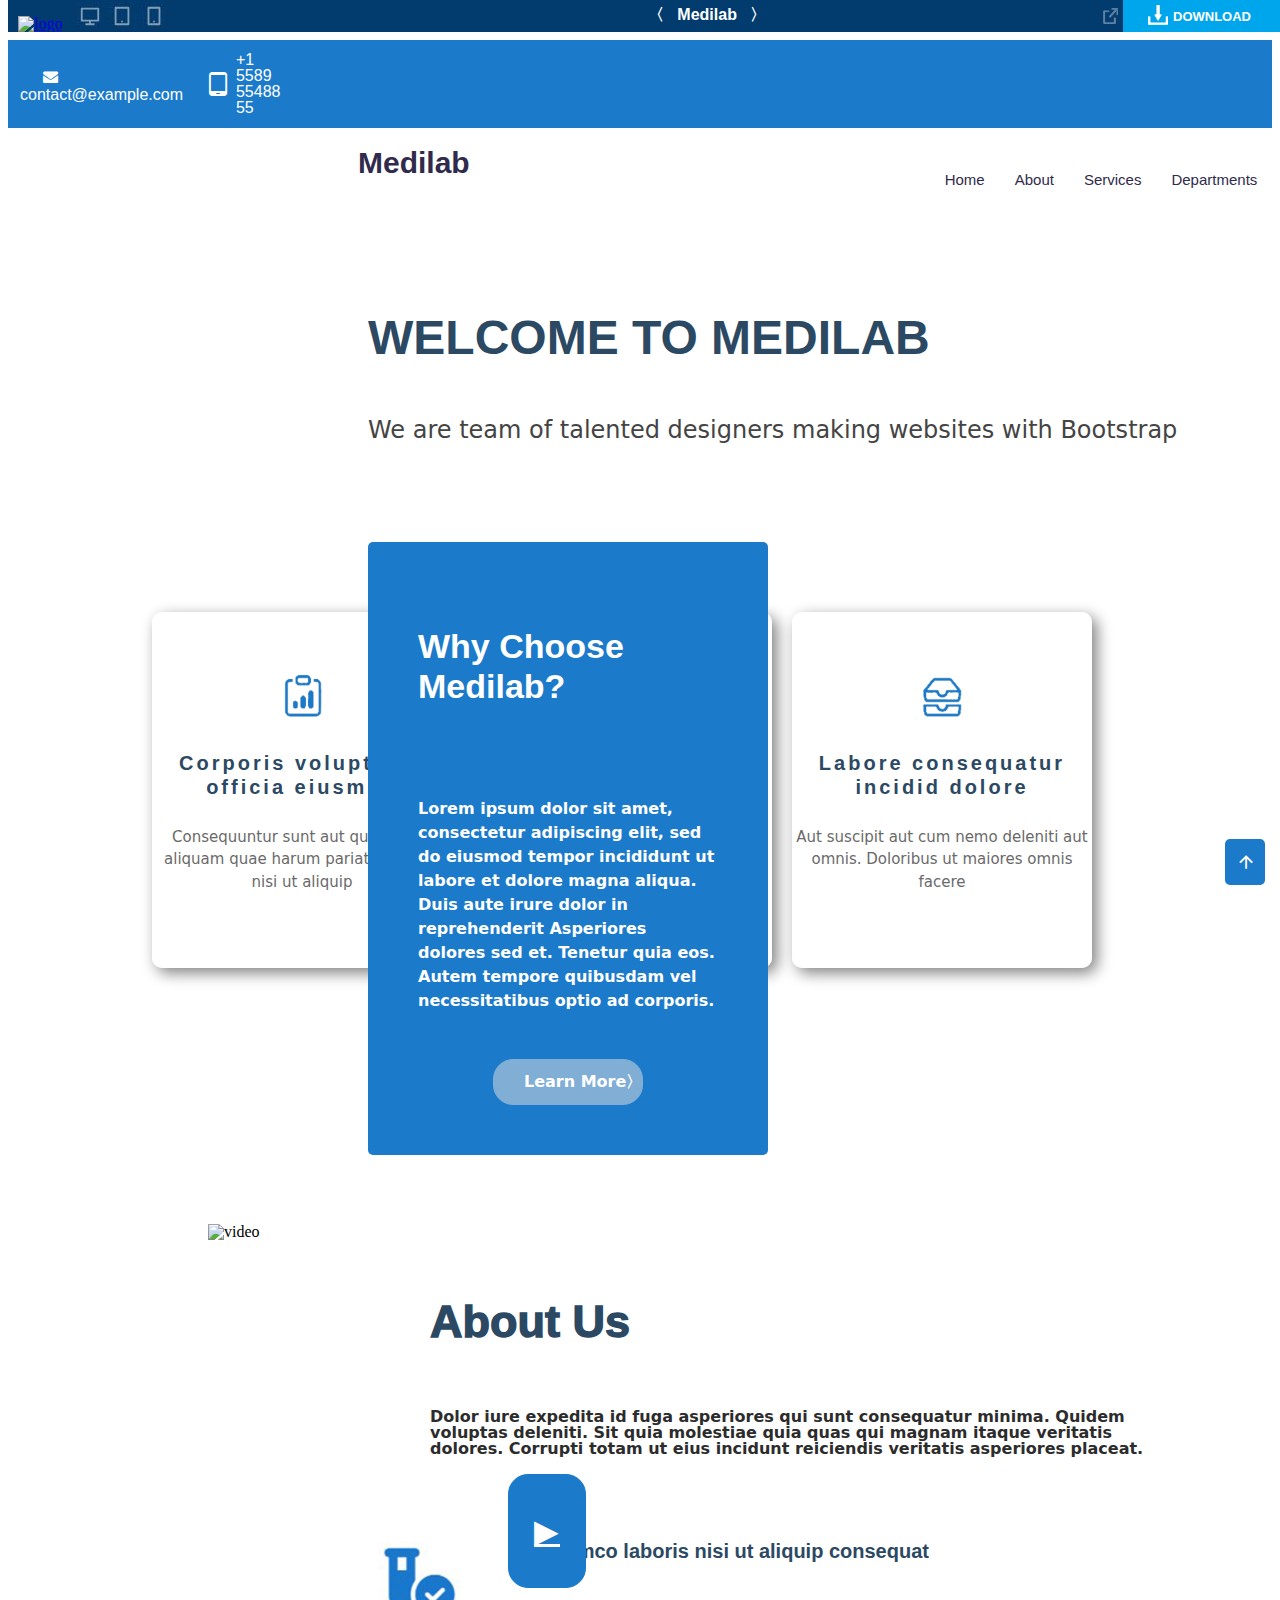
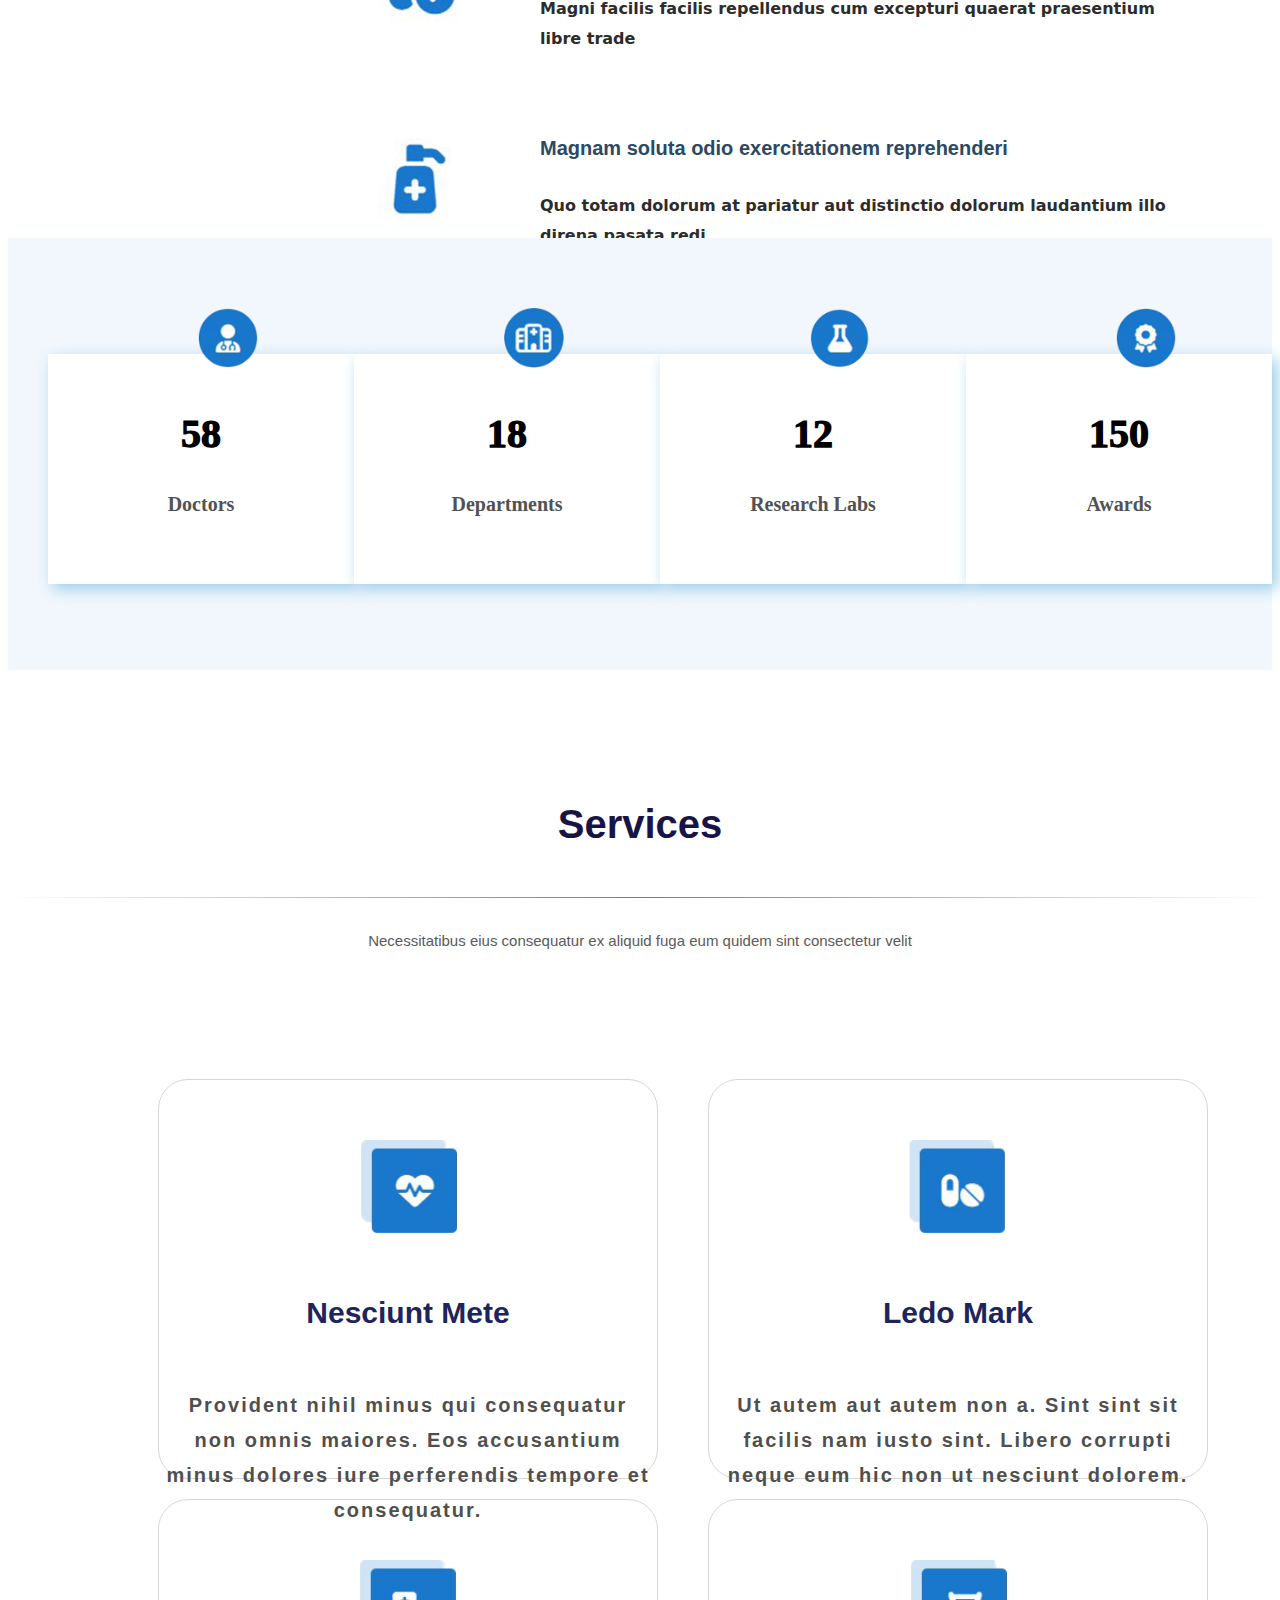
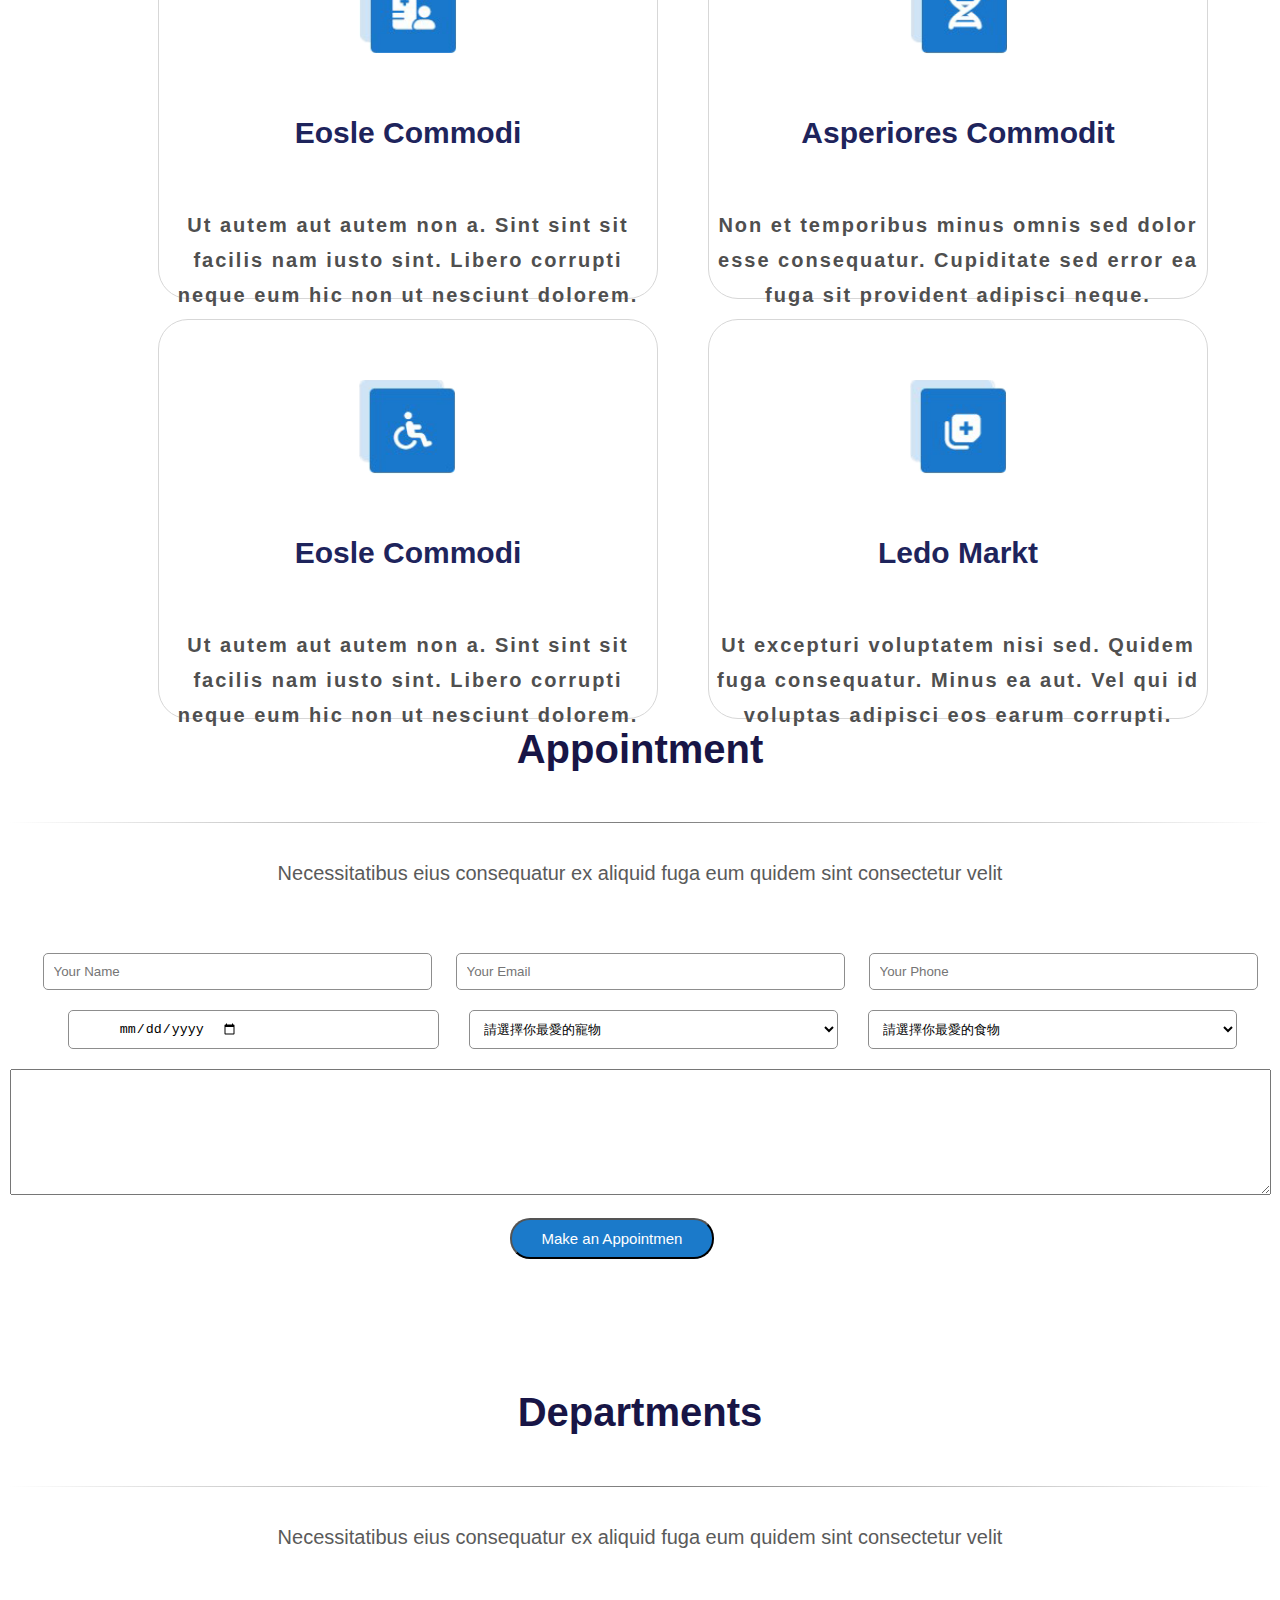
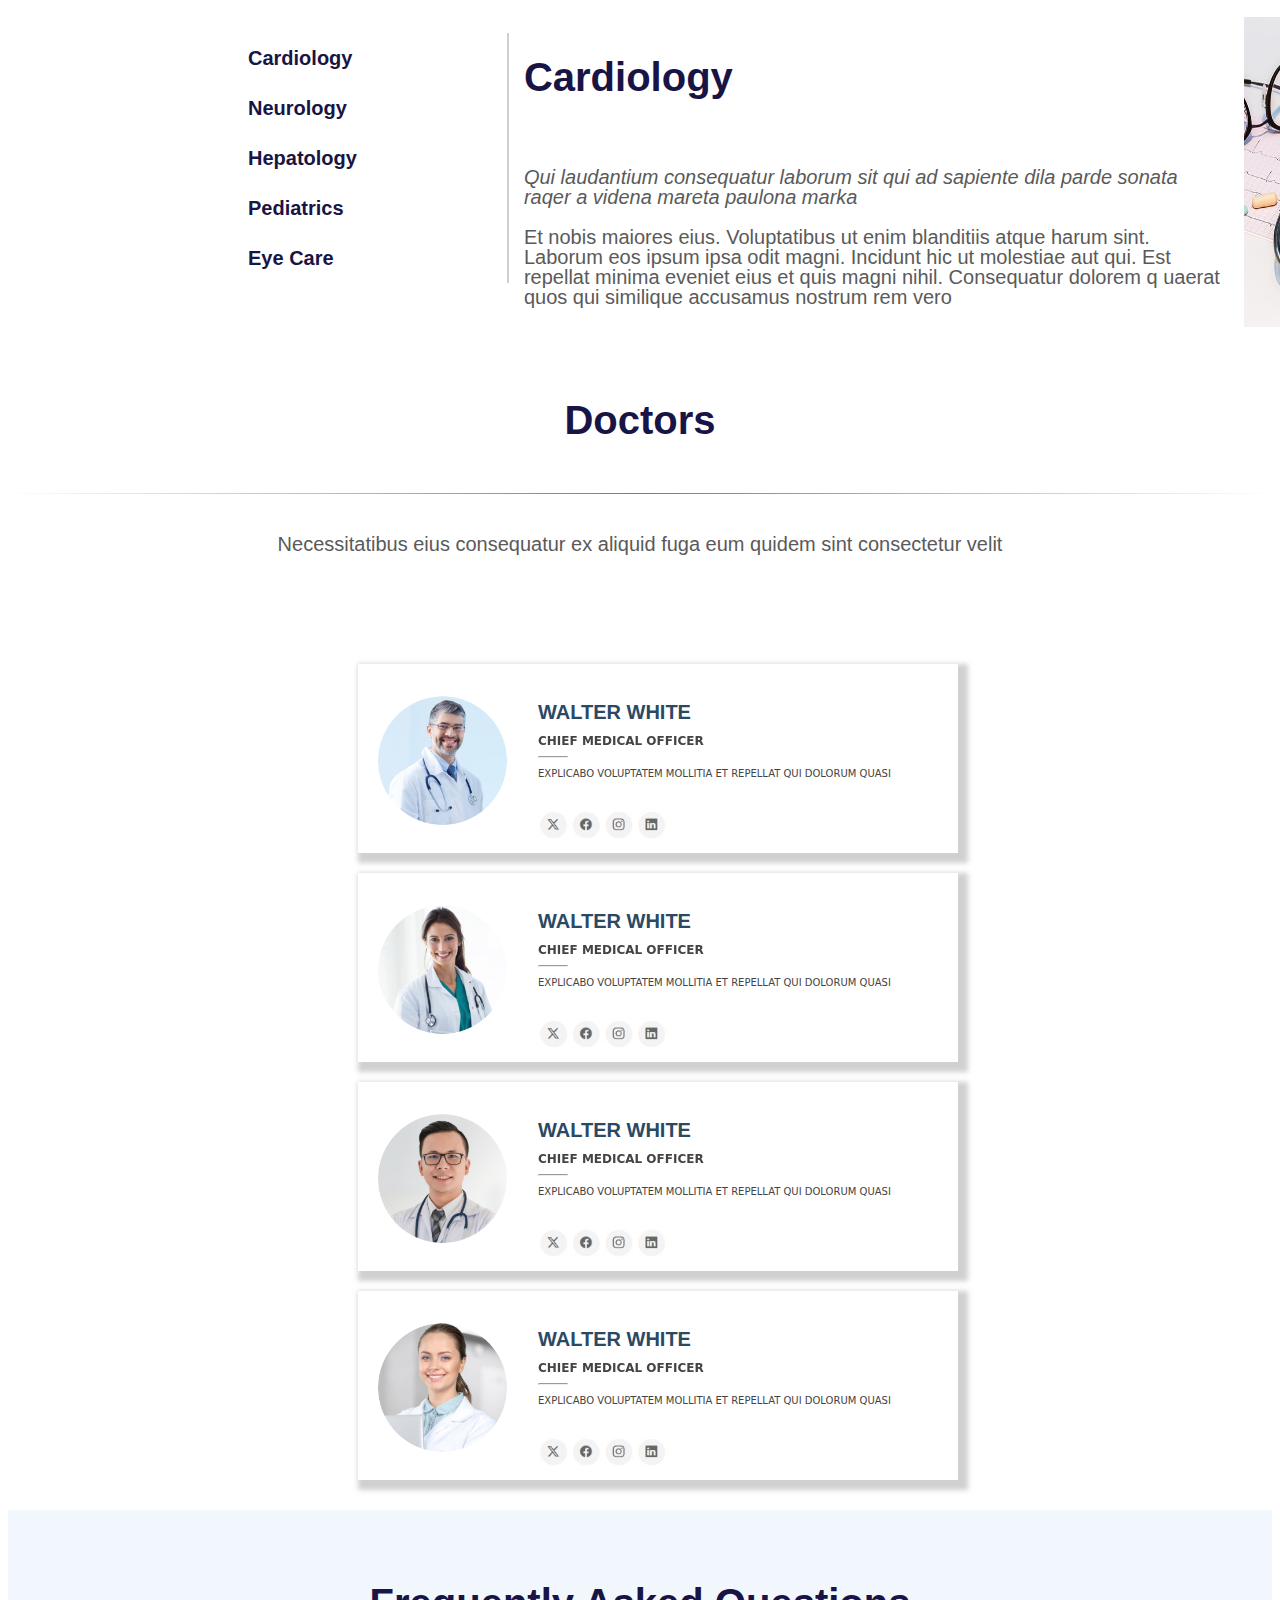
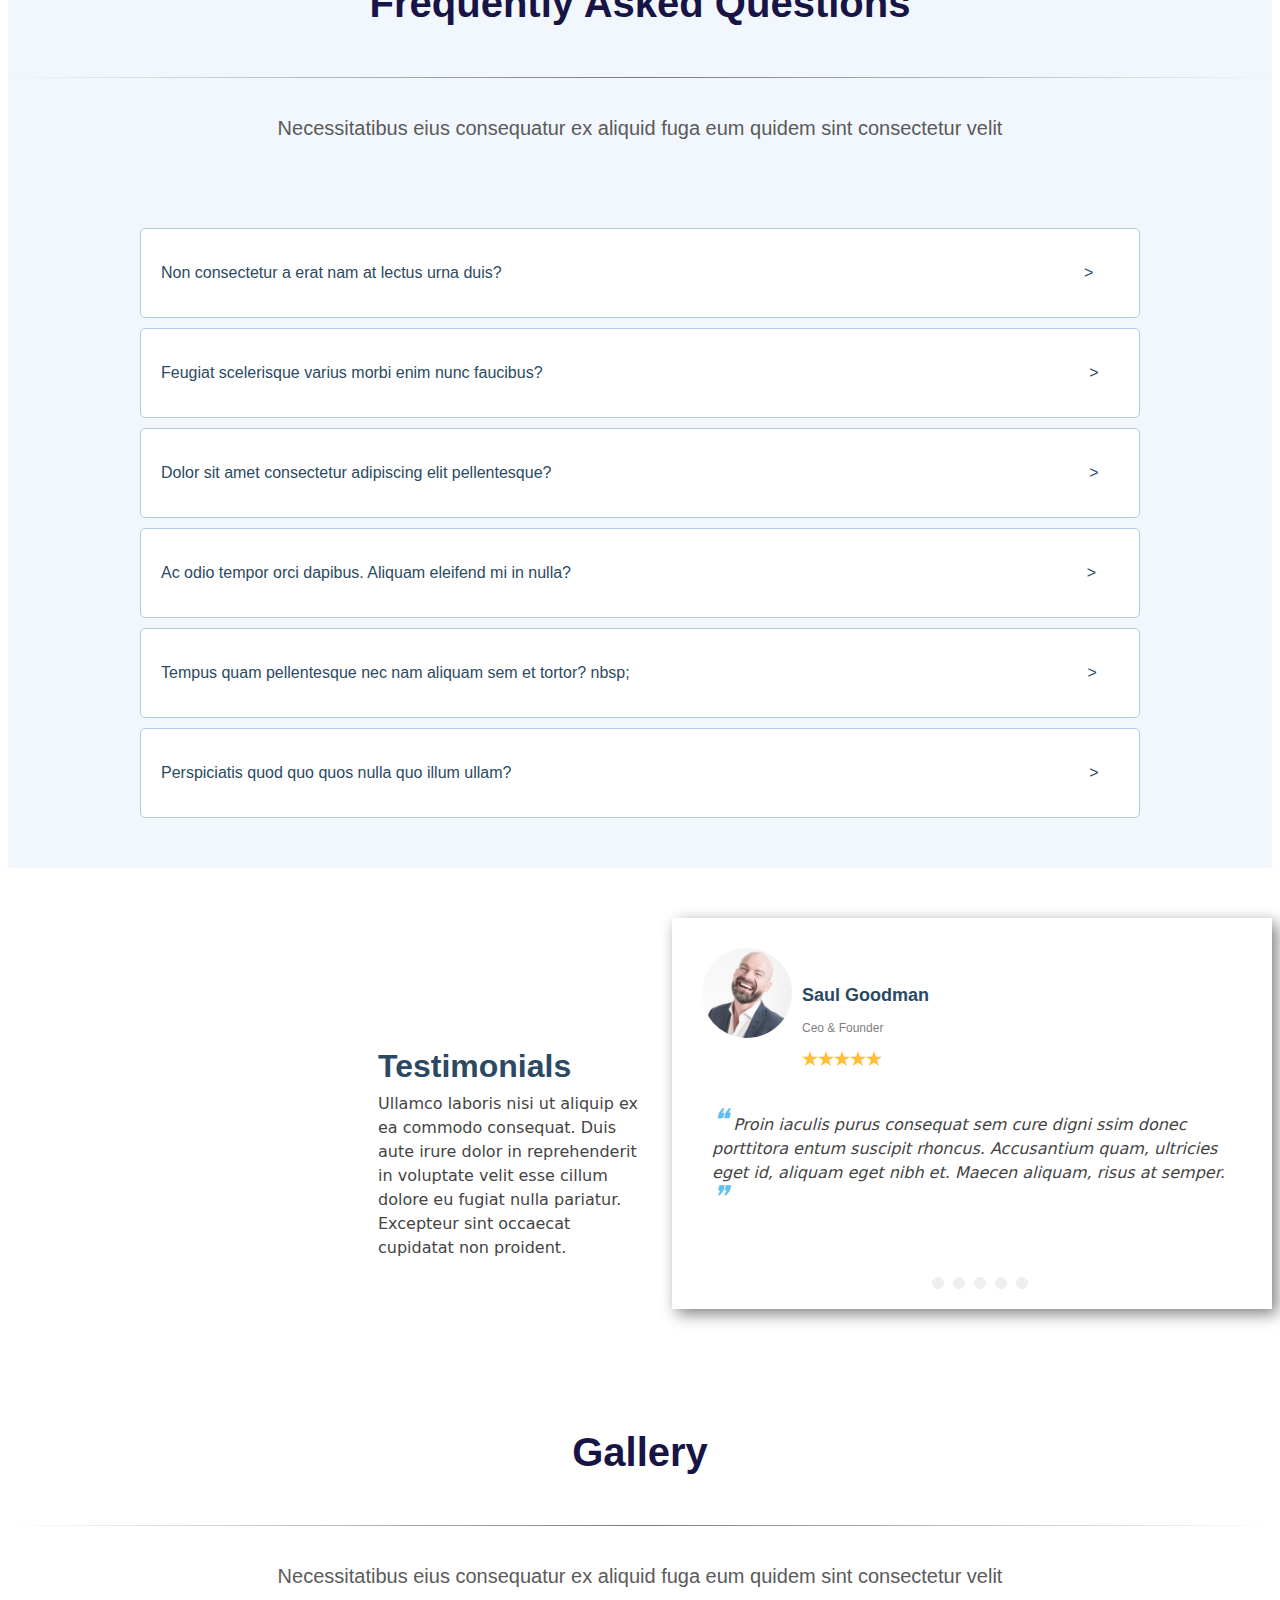
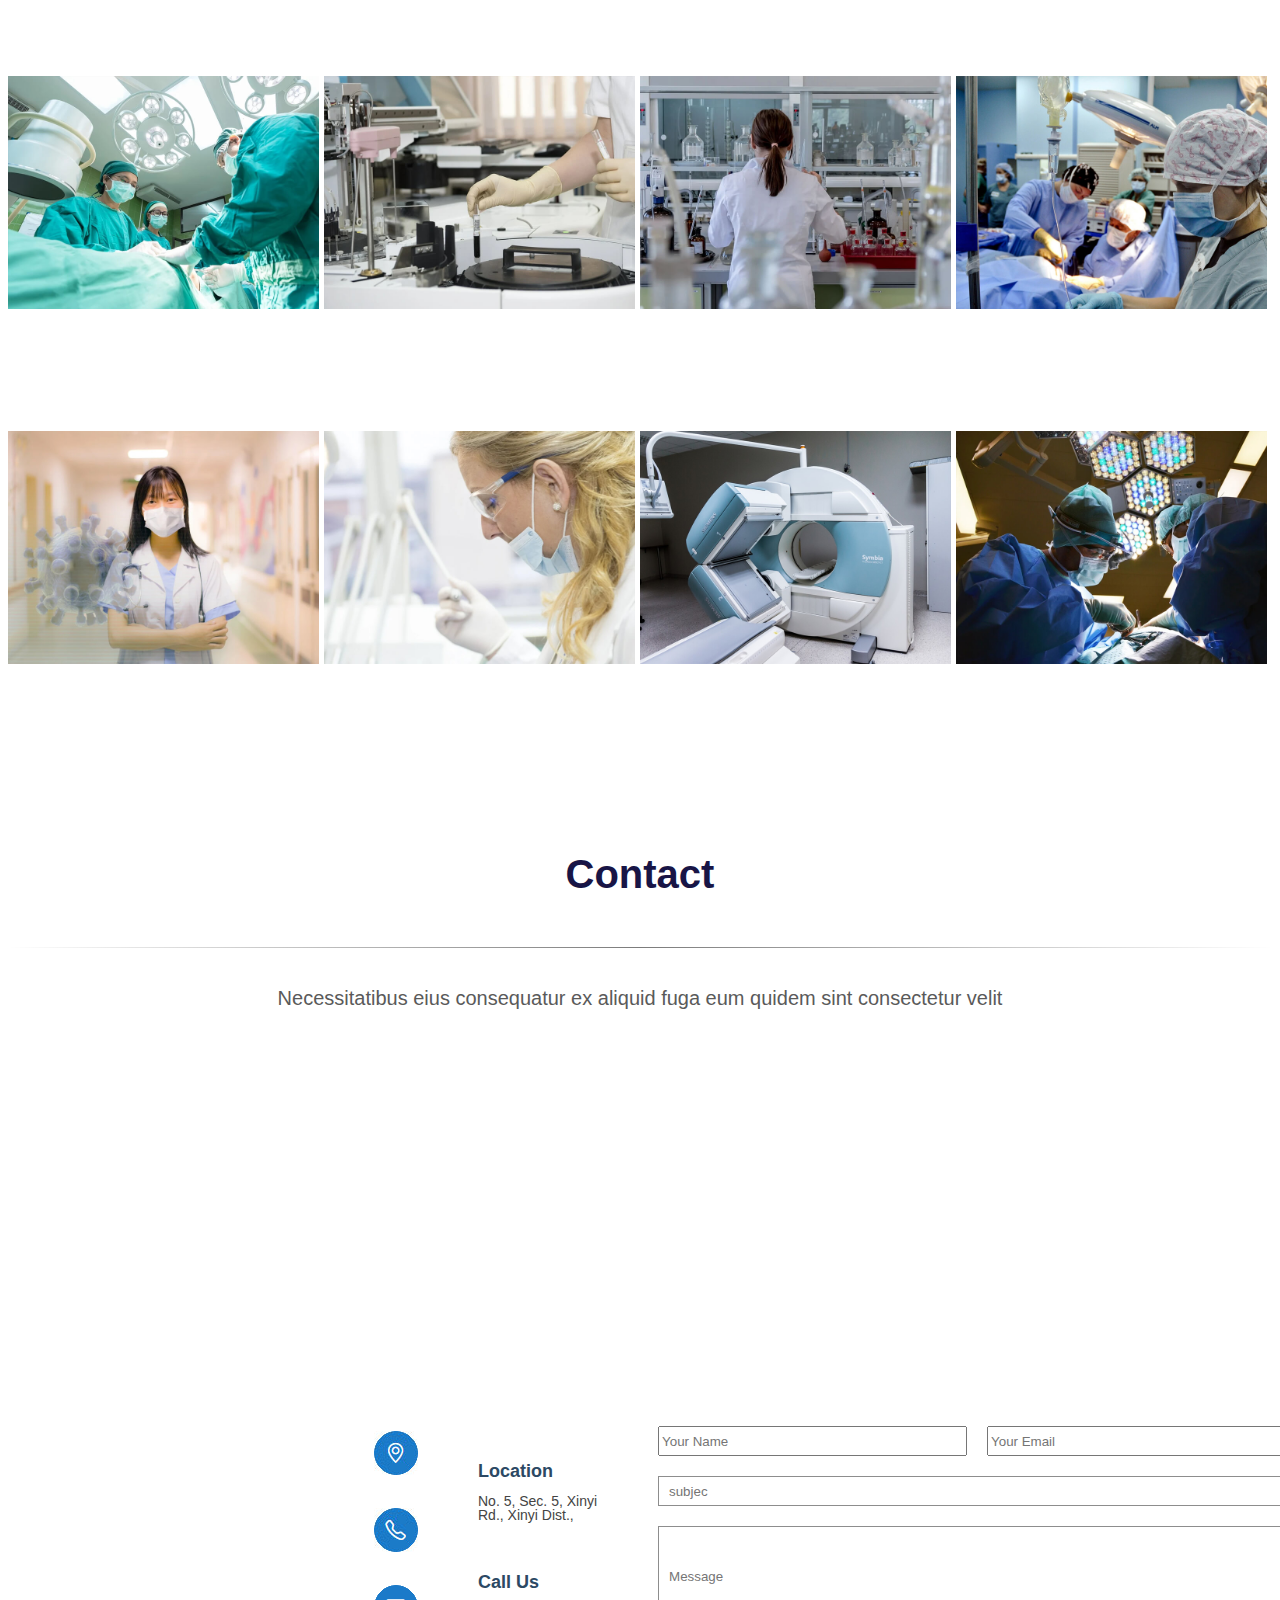
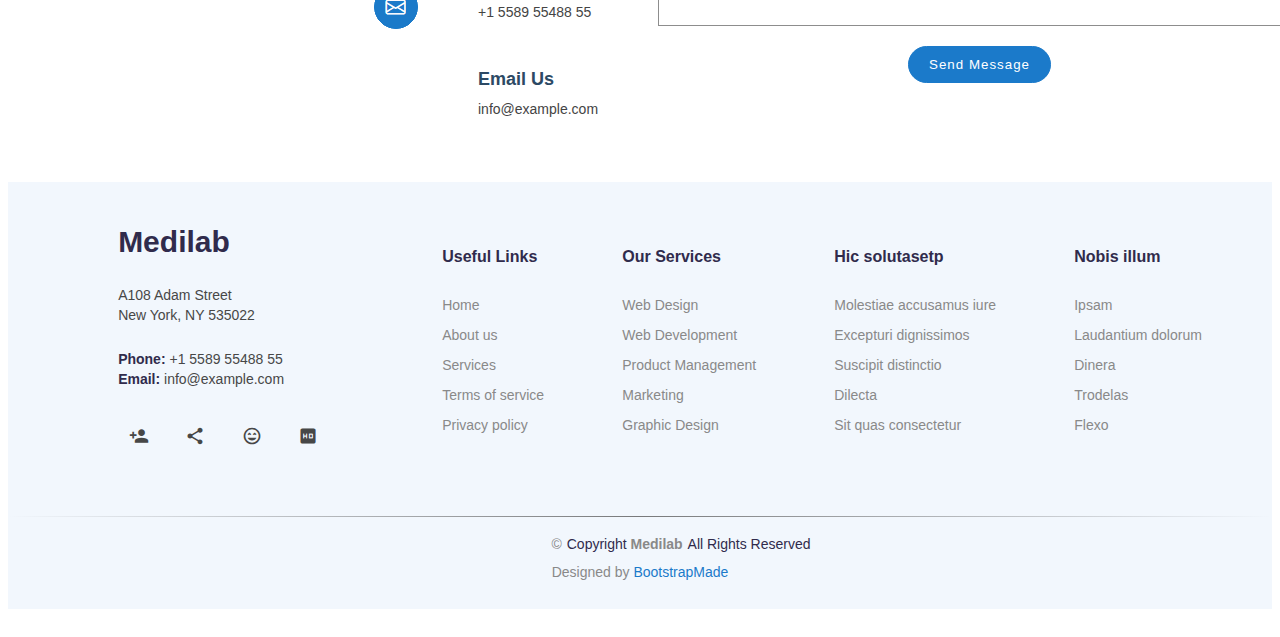
==== commit 85dc1b81: "1" ====
--- a/index.html
+++ b/index.html
@@ -436,6 +436,7 @@
     </button>
 
     <button class="Docbtn">
+      
        <img style="float: left;"   src="img/doctors_2.png" alt="doctors">
        <h4>Walter White</h4>
        <span>Chief Medical Officer</span>
@@ -448,7 +449,7 @@
          </button>
           </button>
 
-          <button class="Docbtn">
+        <button class="Docbtn">
              <img style="float: left;"   src="img/doctors_3.png" alt="doctors">
              <h4>Walter White</h4>
              <span>Chief Medical Officer</span>
@@ -458,7 +459,7 @@
     
                 <div class="from-Doc">
                     <img src="img/fbicon.jpg" alt="icon">
-                 </button>
+                 </button></a>
                 </button>
 
      <button class="Docbtn">
@@ -913,7 +914,14 @@
      Designed by <a href="https://bootstrapmade.com/">BootstrapMade</a>
    </div>
  </div><!--copyright end  -->
+ <div class="up">
+   <a href="#">
+      <i class="material-icons" style="font-size:20px;color:rgb(255, 255, 255)">arrow_upward</i>
+   </a>
+</div>
+
   </div><!--end end  -->
+
 
 
   
@@ -973,8 +981,6 @@
 
 
 
-
-
         </div>
         <!--wrap end -->
     
--- a/style3.css
+++ b/style3.css
@@ -1,3 +1,1615 @@
+<<<<<<< Updated upstream
+/* http://meyerweb.com/eric/tools/css/reset/ 
+   v2.0 | 20110126
+   License: none (public domain)
+*/
+
+html, body, div, span, applet, object, iframe,
+h1, h2, h3, h4, h5, h6, p, blockquote, pre,
+a, abbr, acronym, address, big, cite, code,
+del, dfn, em, img, ins, kbd, q, s, samp,
+small, strike, strong, sub, sup, tt, var,
+b, u, i, center,
+dl, dt, dd, ol, ul, li,
+fieldset, form, label, legend,
+table, caption, tbody, tfoot, thead, tr, th, td,
+article, aside, canvas, details, embed, 
+figure, figcaption, footer, header, hgroup, 
+menu, nav, output, ruby, section, summary,
+time, mark, audio, video {
+	margin: 0;
+	padding: 0;
+	border: 0;
+	font-size: 100%;
+	font: inherit;
+	vertical-align: baseline;
+}
+/* HTML5 display-role reset for older browsers */
+article, aside, details, figcaption, figure, 
+footer, header, hgroup, menu, nav, section {
+	display: block;
+}
+body {
+	line-height: 1;
+}
+ol, ul {
+	list-style: none;
+}
+blockquote, q {
+	quotes: none;
+}
+blockquote:before, blockquote:after,
+q:before, q:after {
+	content: '';
+	content: none;
+}
+table {
+	border-collapse: collapse;
+	border-spacing: 0;
+}
+
+
+
+/* css.reset */
+
+*,*:before,*:after {
+  box-sizing: border-box;
+}
+
+
+
+.header{
+display: flex;
+background: #023b6d;
+width: 100%;
+height: 32px;
+display: flex;
+position: absolute;
+top: 0;
+position: fixed;
+/* 滾輪滾動時定住不動 */
+z-index: 50;
+}
+
+
+.header .logo{
+ align-items: center;
+  padding-left: 10px;
+  padding-top: 2px;
+  position: absolute;
+  
+}
+
+.imgphone{
+  margin-left:10px;
+}
+
+.heaicon{
+  margin-left: 800px;
+}
+
+.header .template-home{
+  position: absolute;
+  left: 50%;
+  right:50%;
+  top: 7px;
+  align-items: center;
+  color: rgb(255, 255, 255);
+  font-size: 16px;
+  text-decoration:none;
+  font-family:-apple-system, BlinkMacSystemFont, "Segoe UI", Roboto, Helvetica, Arial, sans-serif, "Apple Color Emoji", "Segoe UI Emoji", "Segoe UI Symbol";
+  font-weight: 700;
+  display: flex;
+}
+
+
+.header .pic{
+ position: absolute;
+ top: 8px;
+ right: 170px;
+ z-index: 2;
+ }
+
+ .header .pic :hover{
+width: 100%;
+height: 32px;
+}
+
+
+.button a span{
+  position: absolute;
+  right: 0;
+  width: 165px;
+  height: 32px;
+  background-color: #00a6eb;
+  color: rgb(255, 255, 255);
+  font-size: 13px;
+  font-weight: 700;
+  display: flex;
+  align-items: center;
+  padding-left: 50px;
+  font-family: -apple-system, BlinkMacSystemFont, "Segoe UI", Roboto, Helvetica, Arial, sans-serif, "Apple Color Emoji", "Segoe UI Emoji", "Segoe UI Symbol";
+}
+
+
+.button a{
+  text-decoration:none;
+}
+
+.button img{
+  position: absolute;
+  margin-top: 5px;
+  margin-left: 25px;
+  right: 120px;
+  z-index: 1;
+
+}
+
+.button :hover{
+  background:  #afe2f3;
+/*   <!--滑鼠滑過去變色▲   --> */
+}
+
+
+.box{
+  height: 32px;
+}
+
+.container{
+  background-color:#1b7aca;
+  padding: 12px;
+  display: flex;
+  align-items: center;
+}
+
+
+.container span{
+  color: #ffffff;
+  font-size: 16px;
+  font-weight: 100px;
+  font-family: -apple-system, BlinkMacSystemFont, "Segoe UI", Roboto, Helvetica, Arial, sans-serif, "Apple Color Emoji", "Segoe UI Emoji", "Segoe UI Symbol";
+  align-items: center;
+}
+
+
+.container a{
+  text-decoration:none;
+  }
+
+
+
+.fa {
+  padding: 3px;
+  font-size: 3px;
+  width: 20px;
+  text-align: center;
+  text-decoration: none;
+  border-radius: 50%;
+  color: white;
+  margin-left: 20px;
+}
+
+
+.material-icons{
+  padding: 3px;
+  font-size: 3px;
+  width: 20px;
+  text-align: center;
+  text-decoration: none;
+  border-radius: 50%;
+  color: white;
+  margin-left: 20px;
+  padding-right: 30px;
+}
+.fa:hover {
+  opacity: 0.7;
+}
+
+.fa-facebook {
+  background: white;
+  color: #1b7aca;
+}
+
+
+
+.from-container{
+  display: flex;
+  margin-left:1300px;
+}
+
+.menu{
+  padding: 20px;
+  background-color: rgb(255, 255, 255);
+  display: flex;
+}
+
+
+.frommenu{
+  color: #302b4c;
+  font-family: -apple-system, BlinkMacSystemFont, "Segoe UI", Roboto, Helvetica, Arial, sans-serif, "Apple Color Emoji", "Segoe UI Emoji", "Segoe UI Symbol";
+  font-size: 30px;
+  font-weight: 700;
+  margin-left: 260px;
+}
+.menu a{
+  text-decoration:none;}
+
+  .menu  ul {
+    display: flex;
+    padding-top: 8px;
+   
+  }
+  .menu a span{
+    color: #302b4c;
+    font-family: -apple-system, BlinkMacSystemFont, "Segoe UI", Roboto, Helvetica, Arial, sans-serif, "Apple Color Emoji", "Segoe UI Emoji", "Segoe UI Symbol";
+    font-size: 30px;
+    font-weight: 700;
+    padding:70px;
+    padding-top: 200px;
+  }
+
+  .menu li span{
+    color: #302b4c;
+    font-size: 15px;
+    font-weight: 400;
+    padding: 15px;
+  }
+
+  .menu li a span:hover{
+    border-bottom: 2px solid #0d3bf3;
+    color:  #0d3bf3;
+}
+
+.btn{
+  background: #1b7aca;
+  color: #fff;
+  border: 1px solid  #1b7aca;
+  border-radius: 20px;
+  padding: 8px 25px ;
+  letter-spacing: 1px;
+  cursor: pointer;
+    /*   <!--複製網路樣式▲   --> */
+  }
+
+
+  .btn:hover{
+    background:   #328dd8;
+  /*   <!--滑鼠滑過去變色▲   --> */
+  }
+
+  .menu-btn{
+    padding-left:15px;
+  }
+
+
+  .from-menu {
+    display: flex;
+    padding-left: 350px;
+  }
+
+  .welcome{
+    width: 100%;
+    background-image: url(https://bootstrapmade.com/content/demo/Medilab/assets/img/hero-bg.jpg);
+    background-repeat: no-repeat;
+    background-size: cover;
+    /* 背景圖片1:1 */
+    background-attachment: scroll;
+    padding-bottom: 210px;
+    
+    
+  }
+  .from-welome {
+    padding-left: 300px;
+  }
+
+  .from-welome h2{
+    color: rgb(44, 73, 100);
+    font-family: Poppins, sans-serif;
+    font-size: 48px;
+    font-weight:700;
+    padding-top: 50px;
+    padding-left: 60px;
+  
+  }
+
+  .from-welome p{
+    color: rgb(68, 68, 68);
+    font-family: Roboto, system-ui, -apple-system, "Segoe UI", Roboto, "Helvetica Neue", Arial, "Noto Sans", "Liberation Sans", sans-serif, "Apple Color Emoji", "Segoe UI Emoji", "Segoe UI Symbol", "Noto Color Emoji";
+    font-size :24px;
+    font-weight:400;
+    line-height: 36px;
+    padding-top: 10px;
+    padding-left: 60px;
+    }
+
+    .course{
+      display: flex;
+      flex-direction: column;
+      width: 400px;
+      background: #1b7aca;
+      margin-left: 360px;
+      margin-top: 70px; 
+      padding: 50px; 
+      border-radius: 5px ;
+      position: absolute;  
+}
+
+
+    .course h3{
+      color:rgb(255, 255, 255);
+      font-family: Poppins, sans-serif;
+      font-size :34px;
+      font-weight :700;
+      line-height: 40.8px;
+      }
+      
+      .course p{
+      color:rgb(255, 255, 255);
+      font-family: Roboto, system-ui, -apple-system, "Segoe UI", Roboto, "Helvetica Neue", Arial, "Noto Sans", "Liberation Sans", sans-serif, "Apple Color Emoji", "Segoe UI Emoji", "Segoe UI Symbol", "Noto Color Emoji";
+      font-size: 16px;
+      font-weight: 600;
+      line-height: 24px;
+      padding-top: 40px;
+      }
+
+      .welcome-btn{
+        width: 150px;
+         background: #81aed5;
+         color: #fff;
+         border: 1px solid #81aed5;
+         border-radius: 20px;
+         padding: 10px 30px;
+         cursor: pointer;
+           /*   <!--複製網路樣式▲   --> */
+           font-family: Roboto, system-ui, -apple-system, "Segoe UI", Roboto, "Helvetica Neue", Arial, "Noto Sans", "Liberation Sans", sans-serif, "Apple Color Emoji", "Segoe UI Emoji", "Segoe UI Symbol", "Noto Color Emoji";
+         font-size: 16px;
+         font-weight: 600;
+         line-height: 24px;
+         margin: 0 auto;
+         margin-top: 30px;
+         }
+     
+        .welcome-btn:hover{
+           background:  #ffffff;
+           color:#5696ce ;
+         /*   <!--滑鼠滑過去變色▲   --> */
+         }
+
+         .welcome-ul ul{
+          display: flex;
+          justify-content: flex-end;
+          padding-top: 140px;
+          padding-right: 160px;
+         }
+         
+         .welcome-ul li{
+          width: 300px;
+          text-align: center;
+          background: #ffffffb4;
+          padding-top: 60px;
+          margin-right: 20px;
+          padding-bottom: 60px;
+          border-radius: 10px;
+          -webkit-box-shadow: 5px 5px 15px gray;
+          /*  陰影大小大小 柔焦 顏色  */
+         }
+      
+         .welcome-ul li h4{
+          color: rgb(44, 73, 100);
+          font-family: Poppins, sans-serif;
+          font-size: 20px;
+          font-weight: 700;
+          letter-spacing: 3px;/* 設定文字間距 */
+          line-height: 24px;/* 設定文字行距 */
+            }
+          
+          .welcome-ul li p{
+          color: #6a6a6a;
+          font-family :Roboto, system-ui, -apple-system, "Segoe UI", Roboto, "Helvetica Neue", Arial, "Noto Sans", "Liberation Sans", sans-serif, "Apple Color Emoji", "Segoe UI Emoji", "Segoe UI Symbol", "Noto Color Emoji";
+          font-size:15px;
+          font-weight: 400;
+          height: 67.5px;
+          line-height:22.5px;
+          margin-top: 20px;
+          width: 300px; 
+          }
+
+          .aboutus{
+         display: flex; 
+          padding-bottom: 500px;
+          padding-top: 30px;
+         
+       }
+
+
+      .abuimg  img{
+        position: absolute;
+        width: 45%; /* 佔總寬度的50%，也可以換成任何你想要的寬度 */
+        padding-left: 100px; 
+        margin-left:100px;
+       
+      }
+
+      .from-aboutus img{
+        position: absolute;
+        width: 11%;
+        right: 720px;
+        padding-top: 50px;
+      }
+
+      .from-aboutus{
+        position: absolute;
+        width: 750px;
+        margin-top: 30px;
+        right: 100px;
+      }
+
+      
+      .from-aboutus h3{
+        color:rgb(44, 73, 100);
+        font-family: Poppins, sans-serif;
+        font-size: 45px;
+        font-weight :1000;
+        padding-bottom: 20px;
+      
+      }
+
+      .from-aboutus span{
+        color:rgb(44, 44, 44);
+        font-family: Roboto, system-ui, -apple-system, "Segoe UI", Roboto, "Helvetica Neue", Arial, "Noto Sans", "Liberation Sans", sans-serif, "Apple Color Emoji", "Segoe UI Emoji", "Segoe UI Symbol", "Noto Color Emoji";
+        font-size :16px;
+        font-weight :600;
+        line-height :2px;
+        
+        }
+        
+        .from-aboutus h5{
+          color: rgb(44, 73, 100);
+          display: block;
+          font-family: Poppins, sans-serif;
+          font-size: 20px;
+          font-weight :800;
+          padding-top: 50px;
+          margin-left: 70px;
+        }
+
+        .from-aboutus p{
+          color:rgb(44, 44, 44);
+          font-family: Roboto, system-ui, -apple-system, "Segoe UI", Roboto, "Helvetica Neue", Arial, "Noto Sans", "Liberation Sans", sans-serif, "Apple Color Emoji", "Segoe UI Emoji", "Segoe UI Symbol", "Noto Color Emoji";
+          font-size :16px;
+          font-weight :600;
+          line-height :30px;
+          margin-left: 70px;
+          }
+
+          .viedo,
+           .viedo:hover,
+           .viedo:focus {
+          display: flex;
+          align-items: center;
+          justify-content: center;
+          position: relative;
+          z-index: 1;
+          border-radius: 100%;
+          border: none;
+          background: #328dd8;
+          color: #ffffff;
+           font-size: 2rem;
+           transition: box-shadow 400ms cubic-bezier(0.2, 0, 0.7, 1), transform 200ms cubic-bezier(0.2, 0, 0.7, 1);
+           left: 500px;
+           top: 250px;
+            }
+        .viedo:hover {
+         transform: rotate(45deg);
+         box-shadow: 0 0 1px 15px rgba(74, 119, 216, 0.377), 0 0 1px 30px rgba(68, 87, 195, 0.1), 0 0 1px 45px rgba(83, 88, 214, 0.1);
+         }    
+     
+     
+  
+
+         .item ul{
+          display: flex;
+          justify-content: space-evenly;
+          align-items: center;
+          
+             
+        }
+        
+        .item{
+          position: relative;
+          padding-top: 100px;
+          padding-bottom: 70px;
+          background:#f2f7fd;
+          
+        }
+        .item li{
+          display: flex;
+          flex-direction: column;
+          justify-content: center;
+          text-align: center;
+          width: 350px;
+          background: #ffffff;
+          padding-bottom: 50px;
+          -webkit-box-shadow: 5px 5px 15px rgb(152, 204, 232);
+          /*  陰影大小大小 柔焦 顏色  */
+          padding-top: 30px;
+          
+        
+        }
+        
+        .item li span{
+          font-size: 40px;
+          margin: 10px 0;
+          font-weight: 1000;
+          color: var(--heading-color);
+          font-family: Microsoft JhengHei UI;
+          padding-top: 20px;
+        
+        }
+        
+        .item li p{
+            font-weight: 600;
+            font-family:  Microsoft JhengHei UI;
+            font-size: 20px;
+            color: #525252;
+            padding-top: 10px;
+        }
+        
+        .item img{
+          width: 60px;
+          height: 60px;
+          margin: auto;
+          display: block;
+          position: absolute;
+          top:70px;
+          margin-left: 150px;
+        }
+     
+
+
+       .services-box{
+        padding-bottom: 1000px;
+       }
+       .services-box img{
+         padding-top: 60px;  
+         width:20%;
+       }
+       
+       .services-box ul{
+        padding-left: 100px;
+     
+       }
+       
+       .services-box li{
+         width: 500px;
+         height: 400px;
+         border:1px solid #d7d7d7;
+         margin-left: 5px;
+         margin-bottom: 10px; 
+         margin-top: 10px; 
+         padding-right: 5px;
+         padding-left: 5px;
+         float:left;
+           /*要寫這個才會並排  */
+           margin-left: 50px;
+           text-align: center;
+           border-radius: 30px;
+          }
+       
+        .services-box li h3{
+         color: rgb(30, 36, 92);
+         font-family: Poppins, sans-serif;
+         font-size: 30px;
+         font-weight:700;
+         font-weight: bold;
+         text-align: center;
+         padding-top: 30px;
+       }
+        
+       .services-box li p{
+         color: rgb(79, 79, 79);
+         font-family: Poppins, sans-serif;
+         font-size: 20px;
+         font-weight:1500;
+         font-weight: 550;
+         text-align: center;
+         line-height: 35px; /* 設定文字行距 */ 
+         letter-spacing: 2px; /* 設定文字間距 */ 
+         padding-top: 30px;
+       }
+       
+       .services-box a{
+       text-decoration: none;
+      
+       }
+       
+       .services-box li:hover{
+         background: #1977cc;
+       }
+     
+       
+       .services-box img:hover{
+       content: url('img/ch_services-box_1.png');
+       }
+
+       .serives{
+            padding-bottom:90px ;
+       }
+
+       .serives h2{
+        color: rgb(24, 21, 70);
+        font-family: Poppins, sans-serif;
+        font-size:40px;
+        font-weight: 550;
+        text-align: center;
+        padding-top: 100px;
+        padding-bottom: 20px;
+       }
+      
+
+       .serives hr{
+        border: 0;
+        height: 1px;
+        background-image: linear-gradient(to right, rgba(110, 110, 110, 0), rgba(79, 79, 79, 0.75), rgba(112, 112, 112, 0));
+       }
+
+       .serives p{
+        color: rgb(90, 90, 90);
+        font-family: Poppins, sans-serif;
+        font-size:15px;
+        font-weight: 400;
+        text-align: center;
+        padding-top: 20px;
+       }
+       
+
+       /* c */
+
+    
+
+       .Appointment{
+        padding-bottom:50px ;
+   }
+
+   .Appointment h2{
+    color: rgb(24, 21, 70);
+    font-family: Poppins, sans-serif;
+    font-size:40px;
+    font-weight: 550;
+    text-align: center;
+    padding-bottom: 20px;
+   }
+  
+
+   .Appointment hr{
+    border: 0;
+    height: 1px;
+    background-image: linear-gradient(to right, rgba(110, 110, 110, 0), rgba(79, 79, 79, 0.75), rgba(112, 112, 112, 0));
+   }
+
+   .Appointment p{
+    color: rgb(90, 90, 90);
+    font-family: Poppins, sans-serif;
+    font-size:20px;
+    font-weight: 400;
+    text-align: center;
+    padding-top: 20px;
+   }
+
+   .answer{
+    padding-bottom: 20px;
+    display: flex;
+    justify-content: center;
+   }
+ 
+   .answer input{
+    padding: 10px;
+    padding-right: 200px;
+    border : solid .1px rgb(141, 141, 141);
+    border-radius: 5px;
+    background-color :  #fff;
+    outline:none;
+    margin-left: 20px;
+  }
+
+  .date{
+    padding-bottom: 20px;
+    display: flex;
+    justify-content: center;
+    padding-left: 5px;
+   }
+
+
+   .date input{
+    padding: 10px;
+    padding-right: 200px;
+    border : solid .1px rgb(141, 141, 141);
+    border-radius: 5px;
+    background-color :  #fff;
+    outline:none;
+    margin-left: 20px;
+    padding-left: 50px;
+  }
+
+
+  .date select {
+    padding: 10px;
+    padding-right: 220px;
+    border : solid .1px rgb(141, 141, 141);
+    border-radius: 5px;
+    background-color :  #fff;
+    outline:none;
+    margin-left: 30px;
+  }
+
+
+
+  .answerbox{
+     padding-bottom: 100px;
+     display: flex;
+     justify-content: center;
+  }
+
+  .answerbox input{
+    margin-top: 20px;
+    margin-left: 500px;
+    background: #1b7aca;
+    color: #ffffff;
+    padding-top: 10px;
+    padding-bottom: 10px;
+    padding-left: 30px;
+    padding-right: 30px;
+    font-family: Poppins, sans-serif;
+    font-size:15px;
+    font-weight: 400;
+    border-radius: 20px;
+  }
+
+  .answerbox input:hover{
+    background:  #7dd5ee;
+  /*   <!--滑鼠滑過去變色▲   --> */
+  }
+
+  .Cardiology {
+    margin: 0 auto;
+    display: flex;
+ }
+ 
+ .ulbox ul{
+     list-style:none;
+     /* 清除樣式 */
+     border-right: 2px 
+     solid #cfcfcf;
+     padding-right: 150px;
+ /*  中間直線  */
+      margin-left: 200px;
+ }
+ 
+ .ulbox ul li a{
+     color: rgb(24, 21, 70);
+     font-family: Poppins, sans-serif;
+     font-size:20px;
+     font-weight: 550;
+     text-align: center;
+     text-decoration:none;
+     line-height: 50px;/* 設定文字行距 */   
+ }
+ 
+ .ulbox ul li a:hover{
+     color:  #556ef9;
+   /*   <!--滑鼠滑過去變色▲   --> */
+   }
+ 
+ .cartextbox  h3{
+     color: rgb(24, 21, 70);
+     font-family: Poppins, sans-serif;
+     font-size:40px;
+     font-weight: 600;
+     text-decoration:none;
+     margin-left: 15px;
+     padding-bottom: 30px;
+   
+ }
+ 
+ .cartextbox p{
+     color: rgb(90, 90, 90);
+     font-family: Poppins, sans-serif;
+     font-size:20px;
+     font-weight: 200;
+     pointer-events: auto;
+     margin-left: 15px;
+     width: 700px;
+ }
+ 
+ .cartextbox p span{
+     font-style:italic;
+     /* 斜體 */
+ }
+ 
+ .Cardiology img{
+     width: 20%;
+     margin-left: 20px;
+ }
+
+ .Doctors{
+  background: #ffffff;
+  padding-left: 300px;
+  padding-bottom: 30px;
+  }
+  .Doctors img{
+      width: 130px; 
+     margin-right: 30px;
+     padding-top: 20px;
+  }
+  
+  
+  .Doctors h4{
+  color: rgb(44, 73, 100);
+  display: block;
+  font-family :Poppins, sans-serif;
+  font-size :20px;
+  font-weight :700;
+  text-align: left;
+  margin-bottom: 10px;
+  }
+  
+  .Doctors span{
+  color: rgb(68, 68, 68);
+  display: block;
+  font-family :Roboto, system-ui, -apple-system, "Segoe UI", Roboto, "Helvetica Neue", Arial, "Noto Sans", "Liberation Sans", sans-serif, "Apple Color Emoji", "Segoe UI Emoji", "Segoe UI Symbol", "Noto Color Emoji";
+  font-size: 12px;
+  font-weight :900;
+  text-align: left;
+  padding-right: 100px;
+  
+  }
+  
+  
+  
+  .Doctors hr {
+      display: block;
+      border-style: inset;
+      border-width: 1px;
+      text-align: left;
+    }
+  
+  
+  .Doctors p{
+      color: rgb(68, 68, 68);
+      display :block;
+      font-family: Roboto, system-ui, -apple-system, "Segoe UI", Roboto, "Helvetica Neue", Arial, "Noto Sans", "Liberation Sans", sans-serif, "Apple Color Emoji", "Segoe UI Emoji", "Segoe UI Symbol", "Noto Color Emoji";
+      font-size :10px;
+      font-weight :400;  
+      text-align: left;        
+  }
+  
+  .Doctors hr{
+      width: 30px;
+      margin-left: 100px;
+      border-left: 2px solid #cccccc;
+  }
+  
+  .Docbtn {
+      position: relative;
+      min-width: 600px;
+      background: #ffffff;
+      border: 0px solid #ffffff;
+      color: #7b90f055;
+      font-size: 1rem;
+      font-weight: bold;
+      text-align: center;
+      text-decoration: none;
+      text-transform: uppercase;
+      overflow: hidden;
+      padding: 10px 20px;
+      margin-left: 50px;
+      margin-top: 20px;
+      -webkit-box-shadow: 5px 5px 5px 5px rgba(128, 128, 128, 0.372);
+      /*  陰影大小大小 柔焦 顏色  */
+  }
+  .Docbtn span {
+      position: relative;
+      z-index: 100;
+  }
+  .Docbtn:before,
+  .Docbtn:after {
+      content: '';
+      position: absolute;
+      height: 100%;
+      width: 100%;
+      top: 0;
+      left: 0;
+  }
+  
+  
+  .Docbtn:before {
+    transform: translate3d(-100%, 0, 0);
+    background-color: #71e5ff4c;
+    transition: transform 300ms cubic-bezier(0.55, 0.055, 0.675, 0.19);
+}
+  
+  .Docbtn:after {
+      background-color: #3195d33d;
+      transform: translate3d(100%, 0, 0);
+      transition: transform 300ms 300ms cubic-bezier(0.16, 0.73, 0.58, 0.62);
+  }
+  .Docbtn:hover:before {
+      transform: translate3d(0, 0, 0);
+  }
+  .Docbtn:hover:after {
+      transform: translate3d(0, 0, 0);
+  }
+  
+  .from-Doc img{
+    margin-right: 270px;
+  }
+
+  .freh{
+    background:#f2f7fd ;
+    padding: 10px;
+  }
+.fretittle{
+  background:#f2f7fd;
+  padding-top: 40px;
+}
+
+.Frequently{
+  background:#f2f7fd ;
+  padding-bottom: 50px;
+  padding-top: 10px;
+
+}
+
+.frebox {
+width: 1000px;
+margin:0 auto;	
+background:#ffffff ;
+border: 1px solid rgb(175, 205, 235);
+border-radius: 5px;
+margin-top: 10px;
+padding-bottom: 20px;
+padding-top: 20px;
+}
+
+
+
+.frebox details summary { list-style:none;}
+/* 去除標前三角形 */
+
+.frebox h3{
+color: #2c4a62;
+font-family :Poppins, sans-serif;
+font-size :16px;
+font-weight: 500;
+margin-left: 20px;
+}
+
+.frebox p{	
+color: #ffffff;
+font-family :Poppins, sans-serif;
+font-size :16px;
+font-weight: 500;
+margin-left: 20px;
+line-height: 20px;
+padding-top: 20px;
+}
+
+.frebox a{
+text-decoration:none}
+
+.Frequently :hover{
+  background:  #1b7aca;
+  color: #ffffff;
+  /*   <!--滑鼠滑過去變色▲   --> */
+  }
+
+
+  
+
+ 
+
+  .Testimonials{
+    width: 1500;
+    margin: 0 auto;
+    display: flex;
+    padding-top: 50px;
+    padding-bottom: 50px;
+    
+  }
+  
+  .restbox{
+    width: 600px;
+    margin-left: 350px;
+    
+  }
+  
+  .restbox h3{
+  color:rgb(44, 73, 100);
+  display: block;
+  font-family:Poppins, sans-serif;
+  font-size :32px;
+  font-weight: 700;
+  margin-bottom: 1px;
+  padding-top: 100px;
+  margin-left: 20px;
+  }
+  
+  .restbox p{
+    color:rgb(68, 68, 68);
+    display:block;
+    font-family:Roboto, system-ui, -apple-system, "Segoe UI", Roboto, "Helvetica Neue", Arial, "Noto Sans", "Liberation Sans", sans-serif, "Apple Color Emoji", "Segoe UI Emoji", "Segoe UI Symbol", "Noto Color Emoji";
+    font-size:16px;
+    font-weight:400;
+    height:72px;
+    line-height:24px;
+    padding-right: 30px;
+    margin-left: 20px;
+    margin-top: 10px;
+  }
+  
+  .repeoplebox{
+      width: 600px;
+    background: #ffffff;
+    position: relative;
+    -webkit-box-shadow: 5px 5px 15px gray;
+    /* 陰影 大小大小 柔焦 顏色  */
+  }
+  
+  .repeoplebox img{
+    border-radius:50%;
+    width: 15%;
+    position: absolute;
+    top: 30px;
+    left: 30px;
+  }
+  
+  .repeoplebox h3 {
+    color:rgb(44, 73, 100);
+    font-family:Poppins, sans-serif;
+    font-size :18px;
+      font-weight: 700;
+      padding-top: 50px;
+    margin-left:130px ;	
+  }
+  
+  .repeoplebox h4{
+    margin-top: 5px;
+    color:rgb(127, 127, 127);
+    display: block;
+    font-family:Poppins, sans-serif;
+    font-size :12px;
+    font-weight: 500;
+    margin-left:130px;  
+  } 
+  
+  .repeoplebox  h5{
+    margin-top: 5px;
+    margin-left:130px ;
+    color: #febf32;
+    font-size :18px;	
+  }
+  
+  .repeoplebox p{
+  margin-top: 40px;
+  color: rgb(68, 68, 68);
+  font-family: Roboto, system-ui, -apple-system, "Segoe UI", Roboto, "Helvetica Neue", Arial, "Noto Sans", "Liberation Sans", sans-serif, "Apple Color Emoji", "Segoe UI Emoji", "Segoe UI Symbol", "Noto Color Emoji";
+  font-size: 16px;
+  font-style: italic;/* 斜體 */
+  font-weight:400;
+  height: auto;
+  line-height: 24px;
+  padding-right: 30px;
+  padding-left: 40px;
+  }
+  
+  .repeoplebox p span{
+    color: rgb(93, 192, 238);
+    font-size: 30px;
+  }
+  
+  .bttnbox{
+    width: 600px;
+    margin-left: 260px;
+    padding-top: 40px;
+    margin-bottom: 20px;
+  }
+  
+  .bttn{
+    background: rgb(239, 239, 239);
+    border: 1px solid rgb(239, 239, 239);
+    border-radius:100px;
+    padding: 5px;
+    margin-right: 5px;
+    }
+    .bttn:hover{
+    background:  #1e5fc7;
+    /*   <!--滑鼠滑過去變色▲   --> */
+    border: 1px solid #1e5fc7;
+    }
+
+
+
+
+
+
+    .Gallery{
+      display: flex;
+      width: 100%;
+      
+    }
+    .picbig{margin-right: 5px;}
+    .picbig img{
+    width: 100%;
+    }
+    .picbig{width:500px; height:350px;overflow:hidden;}
+    .picbig img{transform:scale(1,1);transition: all 1s ease-out;}
+    .picbig img:hover{transform:scale(1.2,1.2);}
+    
+    .Gallerytwo{
+      margin-top: 5px;
+      display: flex;
+      width: 100%;
+    }
+    
+
+
+    .divider{
+      background:#ffffff ;
+      padding-bottom: 20px;
+      padding-top: 40px;
+    }
+    /* 分隔線底 */
+    
+
+
+
+    .map{
+      padding-bottom: 20px;
+      margin-top: -20px;
+    }
+    
+
+
+
+
+
+    .Contact{
+      display: flex;
+      padding-top: 30px;
+      padding-bottom: 50px;
+      margin-left: 25%;
+    }
+    
+    .Contactul ul{
+      list-style:none;
+        /* ul去點 */
+    }
+    
+    .Contacpic {
+      display: flex;
+      flex-direction: column;
+    }
+    
+    .Contactul  h3{
+    color: rgb(44, 73, 100);
+    font-family:sans-serif;
+    font-size :18px;
+    margin-bottom:5px;
+    padding-top: 33px;
+    margin-left: 50px;
+    }
+    
+    .Contactul ul p{
+    color: rgb(68, 68, 68);
+    font-family: sans-serif;
+    font-size: 14px;
+    font-weight: 400;
+    margin-left: 50px;
+    }
+    
+    .Contacpic{
+      padding-top: 20px;
+      padding-left: 50px;
+      margin-right: -30px;	
+    }
+    
+    .Contacpic img{
+      margin-bottom: 33px;
+    }
+    
+    
+    
+
+
+    
+    .Contbox{
+      margin-left: 60px;
+      margin-top:15px ;
+    }
+    
+    
+    .Contactanswer{
+        padding-bottom: 20px;
+        display: flex;
+       }
+    
+       .Contactanswer input{
+      height:30px ;
+      width: 309px;
+      margin-right: 20px;
+      
+       }
+    
+       .Contsubject input {
+        width: 639px;
+         height:30px ;
+        border : solid .1px rgb(141, 141, 141);
+        background-color :  #fff;
+        outline:none;
+        padding-left: 10px;
+      }
+    
+    .Message input{
+      width: 639px;
+      height:100px ;
+        border : solid .1px rgb(141, 141, 141);
+        background-color :  #fff;
+        outline:none;
+        padding-left: 10px;
+      margin-top: 20px;	
+    }
+    
+    .Messagebtn 
+    {margin-left: 250px;
+    }
+    .Messagebtn input{
+        padding-right: 20px;
+      padding-left: 20px;
+      padding-top: 10px;
+      padding-bottom: 10px;
+      background: #1b7aca;
+      color: #fff;
+      border: 1px solid  #1b7aca;
+      border-radius: 20px;
+        letter-spacing: 1px;
+      margin-top: 20px;
+    
+      }
+      
+      .Messagebtn input:hover{
+      background:   #328dd8;
+      /*   <!--滑鼠滑過去變色▲   --> */
+      }
+    
+
+
+
+
+
+
+
+
+
+
+
+
+
+
+
+
+      .footer{
+        background-color: #f2f7fd;
+      }
+      
+      .footer-contact{
+        display: flex;
+        flex-direction: row;
+        justify-content: space-evenly;
+        width: 1200px;
+        margin: auto;
+        padding-top: 30px;
+      }
+      .Medilab {
+        padding-top: 10px;
+      }
+      
+      
+      .Medilab a{
+        color: #302b4c;
+        font-family: -apple-system, BlinkMacSystemFont, "Segoe UI", Roboto, Helvetica, Arial, sans-serif, "Apple Color Emoji", "Segoe UI Emoji", "Segoe UI Symbol";
+        font-size: 14px;
+        font-weight: 700;
+        padding-left: 30px;
+        margin-top: 30px;
+        line-height: 20px;
+     
+      }
+      
+      .Medilab a{
+        color: #302b4c;
+        font-family: -apple-system, BlinkMacSystemFont, "Segoe UI", Roboto, Helvetica, Arial, sans-serif, "Apple Color Emoji", "Segoe UI Emoji", "Segoe UI Symbol";
+        font-size: 30px;
+        font-weight: 700;
+        margin-left: 30px;
+        text-decoration:none;
+      
+      }
+       
+      .footer-contact h5{
+        color: #474747;
+        font-family: -apple-system, BlinkMacSystemFont, "Segoe UI", Roboto, Helvetica, Arial, sans-serif, "Apple Color Emoji", "Segoe UI Emoji", "Segoe UI Symbol";
+        font-size: 14px;
+        font-weight: 400;  margin-l: 100px;
+        margin-left: 60px;
+        line-height: 20px;
+        margin-top: 30px;
+      }
+
+      .footer-contact span{
+        color: #474747;
+        font-family: -apple-system, BlinkMacSystemFont, "Segoe UI", Roboto, Helvetica, Arial, sans-serif, "Apple Color Emoji", "Segoe UI Emoji", "Segoe UI Symbol";
+        font-size: 14px;
+        font-weight: 400;  margin-l: 100px;
+      }
+        
+      
+      .footer-contact p{
+        color: #302b4c;
+        font-family: -apple-system, BlinkMacSystemFont, "Segoe UI", Roboto, Helvetica, Arial, sans-serif, "Apple Color Emoji", "Segoe UI Emoji", "Segoe UI Symbol";
+        font-size: 14px;
+        font-weight: 700;
+        margin-right: 100px;
+        margin-left:60px;
+        margin-top: 10px;
+        line-height: 20px;
+      }
+      
+      .ii a{
+        margin-left: 3px;
+      }
+      .ii{
+        margin-left: 20px;
+        padding-top: 20px;
+      }
+      
+      .ii i{
+        margin-left: 15px;
+      }
+      
+      
+      
+      
+      
+      .footer-links ul{
+      list-style:none;
+      }
+      
+      .footer-links h4{
+        color: #302b4c;
+        font-family: -apple-system, BlinkMacSystemFont, "Segoe UI", Roboto, Helvetica, Arial, sans-serif, "Apple Color Emoji", "Segoe UI Emoji", "Segoe UI Symbol";
+        font-size: 16px;
+        font-weight: 700;
+        padding-right: 20px;
+        padding-top: 15px;
+        margin-bottom: 25px;
+      }
+      
+      .footer-links  a{
+        margin-top: 200px;
+        color: #898989;
+        font-family: -apple-system, BlinkMacSystemFont, "Segoe UI", Roboto, Helvetica, Arial, sans-serif, "Apple Color Emoji", "Segoe UI Emoji", "Segoe UI Symbol";
+        font-size: 14px;
+        font-weight: 400;
+        text-decoration:none;
+        line-height: 30px;
+        padding-right: 20px;
+      }		
+      
+      
+      
+      .end{
+        padding-bottom: 30px;
+        padding-top: 10px;
+      }
+      .end hr{
+        border: 0;
+        height: 1px;
+        background-image: linear-gradient(to right, rgba(206, 206, 206, 0), rgba(79, 79, 79, 0.75), rgba(112, 112, 112, 0));
+        margin-top: 50px;
+      }
+      
+      .copyrigh p{
+        color: #898989;
+        font-family: -apple-system, BlinkMacSystemFont, "Segoe UI", Roboto, Helvetica, Arial, sans-serif, "Apple Color Emoji", "Segoe UI Emoji", "Segoe UI Symbol";
+        font-size: 14px;
+        font-weight: 400;
+        text-decoration:none;
+        margin-left: 43%;
+        margin-top: 20px;
+       
+      }
+      
+      .copyrigh span{
+        color:  #302b4c;
+        font-family: -apple-system, BlinkMacSystemFont, "Segoe UI", Roboto, Helvetica, Arial, sans-serif, "Apple Color Emoji", "Segoe UI Emoji", "Segoe UI Symbol";
+        font-size: 14px;
+        font-weight: 400;
+        margin-left: 1px;
+      
+      }
+      
+      .credits a{
+        color: #1b7aca;
+        font-family: -apple-system, BlinkMacSystemFont, "Segoe UI", Roboto, Helvetica, Arial, sans-serif, "Apple Color Emoji", "Segoe UI Emoji", "Segoe UI Symbol";
+        font-size: 14px;
+        font-weight: 400;
+        text-decoration:none;
+        text-align: center;
+    
+      }
+      
+  
+
+      .credits{
+        color: #898989;
+        font-family: -apple-system, BlinkMacSystemFont, "Segoe UI", Roboto, Helvetica, Arial, sans-serif, "Apple Color Emoji", "Segoe UI Emoji", "Segoe UI Symbol";
+        font-size: 14px;
+        font-weight: 400;
+        text-decoration:none;
+        text-align: center;
+        margin-top: 10px;
+      }
+      
+      
+      
+      .footer-links a:hover{
+        color: #00a6eb;
+      /*   <!--滑鼠滑過去變色▲   --> */
+      }
+
+
+
+
+
+
+  @media screen and (max-width: 1000px){
+ 
+    body{
+      background:white;
+    }
+  }
+/* rwd */
+
+.wrap{
+  width: 100%;
+  margin: 0 auto;
+}
+
+/* 加了才不會跑掉 */
+
+
+
+
+
+
+
+
+
+
+
+
+
+
+
+
+
+
+
+
+
+
+
+
+
+
+
+
+
+
+
+
+
+
+
+
+
+
+
+
+
+
+
+
+
+
+
+
+
+
+
+
+
+
+
+
+
+
+
+
+
+
+
+
+
+
+
+
+
+
+
+
+
+
+
+
+
+
+
+
+
+
+
+
+
+
+
+
+
+
+
+
+
+
+
+
+
+
+
+
+
+
+
+
+
+
+
+
+
+
+
+
+
+
+
+
+
+
+
+
+
+
+
+=======
 /* http://meyerweb.com/eric/tools/css/reset/ 
    v2.0 | 20110126
    License: none (public domain)
@@ -921,8 +2533,14 @@
   }
   
   
+  .Docbtn:before {
+    transform: translate3d(-100%, 0, 0);
+    background-color: #71e5ff4c;
+    transition: transform 300ms cubic-bezier(0.55, 0.055, 0.675, 0.19);
+}
+  
   .Docbtn:after {
-      background-color: #3195d35d;
+      background-color: #3195d33d;
       transform: translate3d(100%, 0, 0);
       transition: transform 300ms 300ms cubic-bezier(0.16, 0.73, 0.58, 0.62);
   }
@@ -1342,7 +2960,7 @@
         color: #474747;
         font-family: -apple-system, BlinkMacSystemFont, "Segoe UI", Roboto, Helvetica, Arial, sans-serif, "Apple Color Emoji", "Segoe UI Emoji", "Segoe UI Symbol";
         font-size: 14px;
-        font-weight: 400;  margin-l: 100px;
+        font-weight: 400;  
       }
         
       
@@ -1402,7 +3020,7 @@
       
       .end{
         padding-bottom: 30px;
-        padding-top: 10px;
+       
       }
       .end hr{
         border: 0;
@@ -1461,6 +3079,28 @@
       }
 
 
+     .up{
+      width: 40px;
+      padding-top: 10px;
+      padding-bottom: 10px;
+      padding-right: 10px;
+      padding-left: 8px;
+      background: #1b7aca;
+      border-radius: 5px;
+      position: absolute;
+      position: fixed;
+      /* 滾輪滾動時定住不動 */
+      bottom: 0;
+      right: 0;
+      z-index: 40;
+      margin-right: 15px;
+      margin-bottom: 15px;
+     }
+
+     .up i{
+      margin: auto;
+     }
+
 
 
 
@@ -1602,3 +3242,4 @@
 
 
 
+>>>>>>> Stashed changes
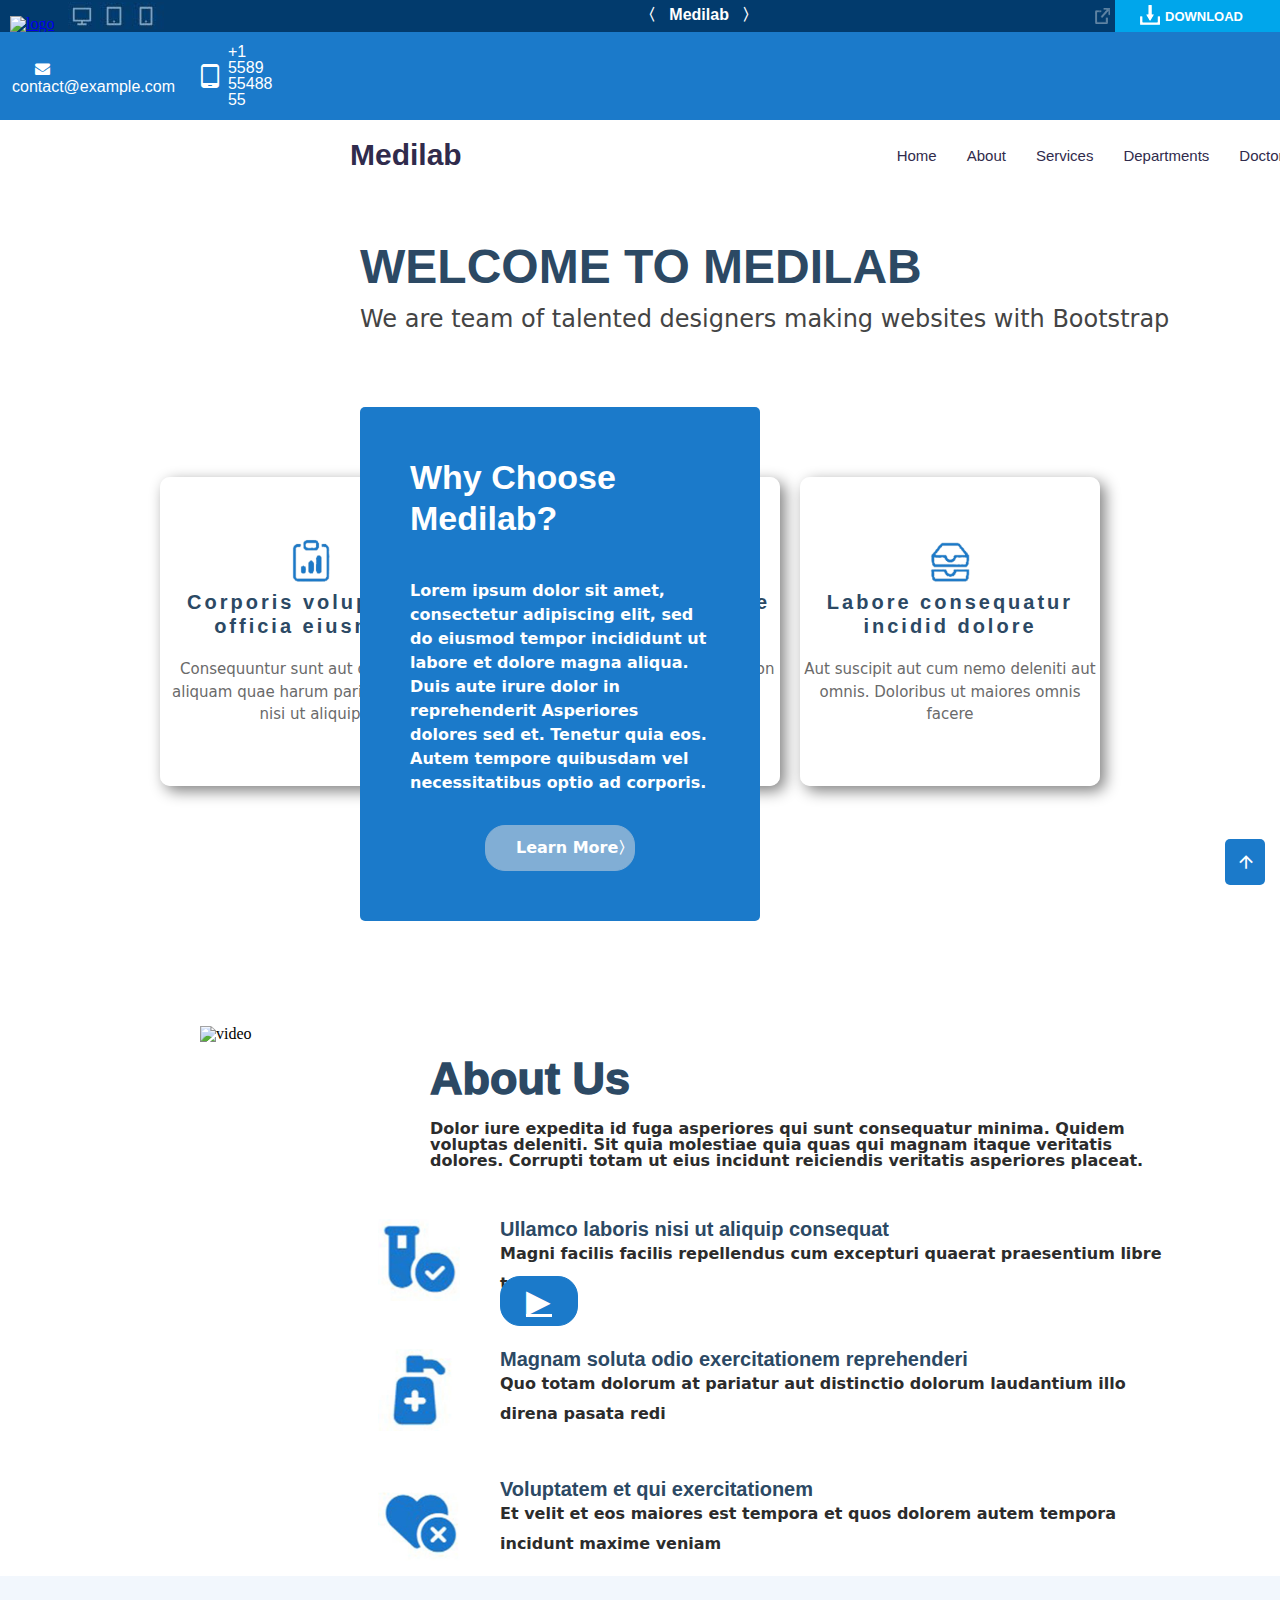
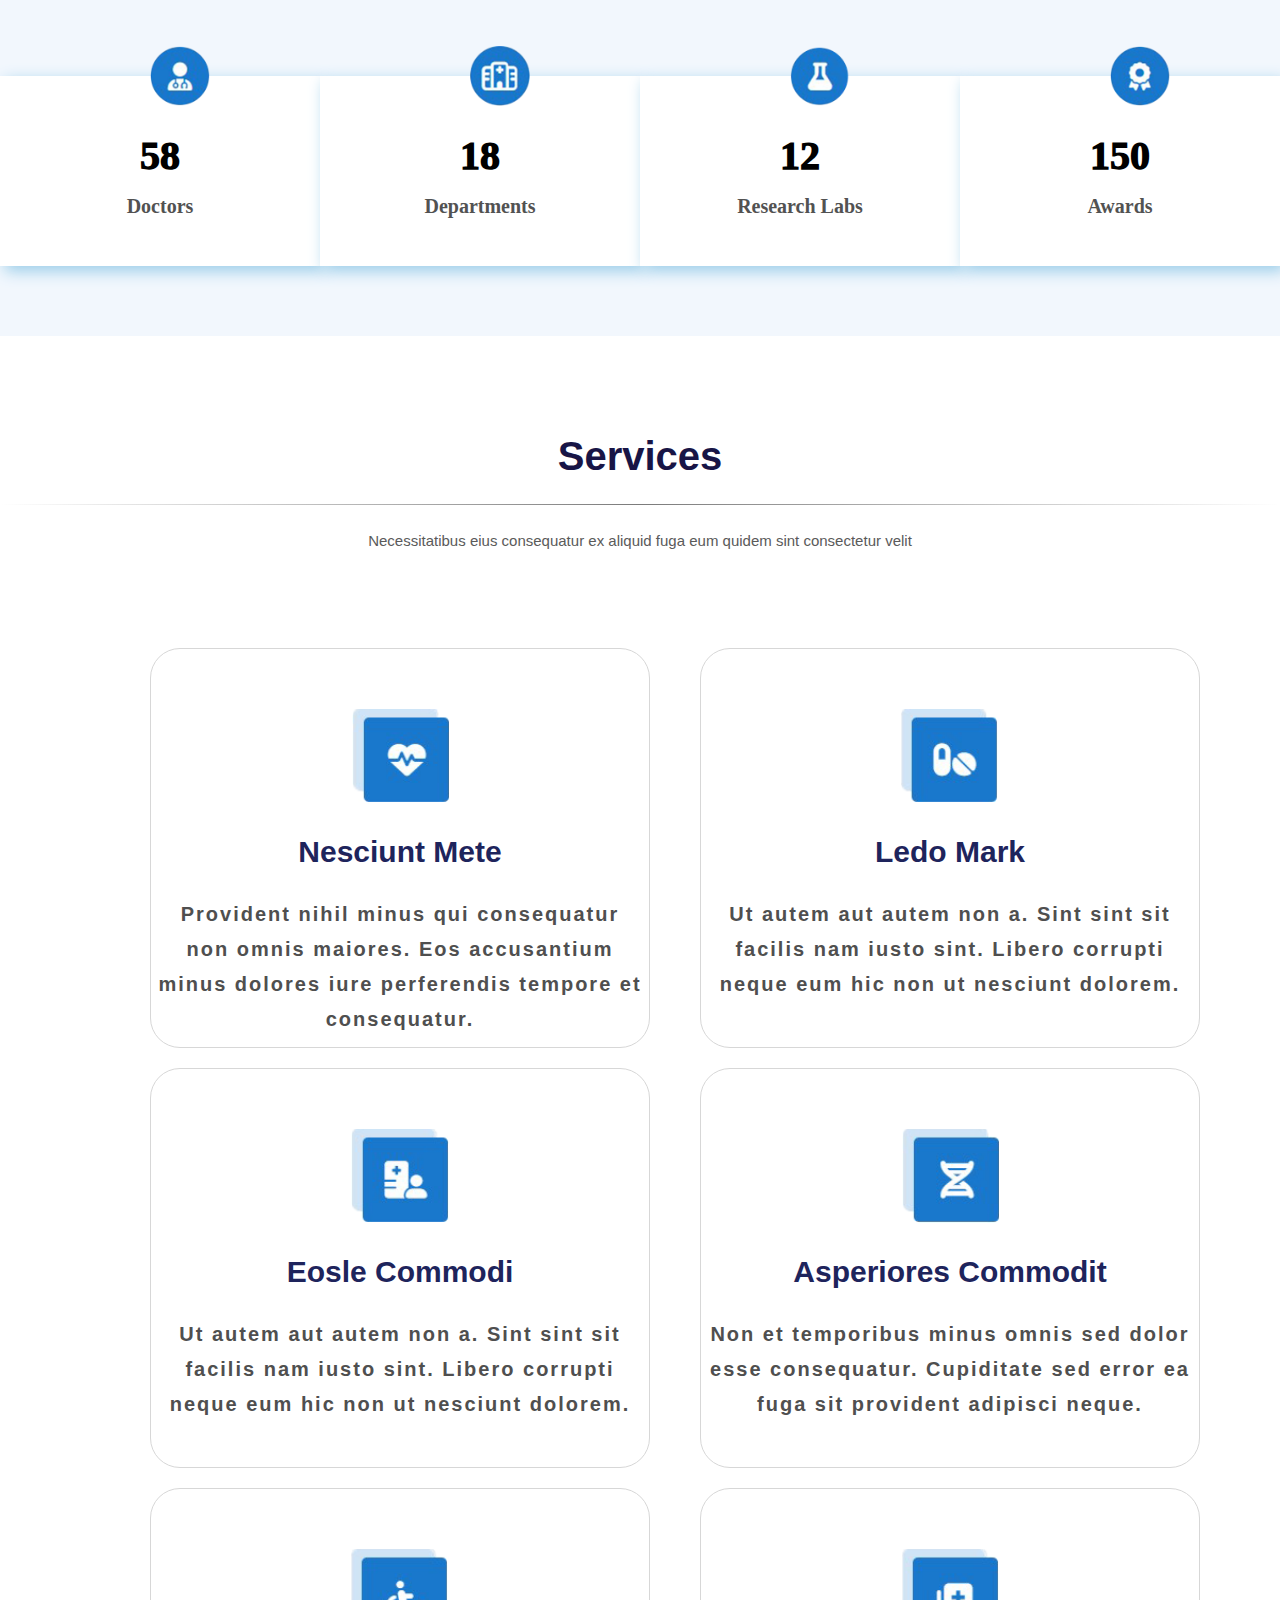
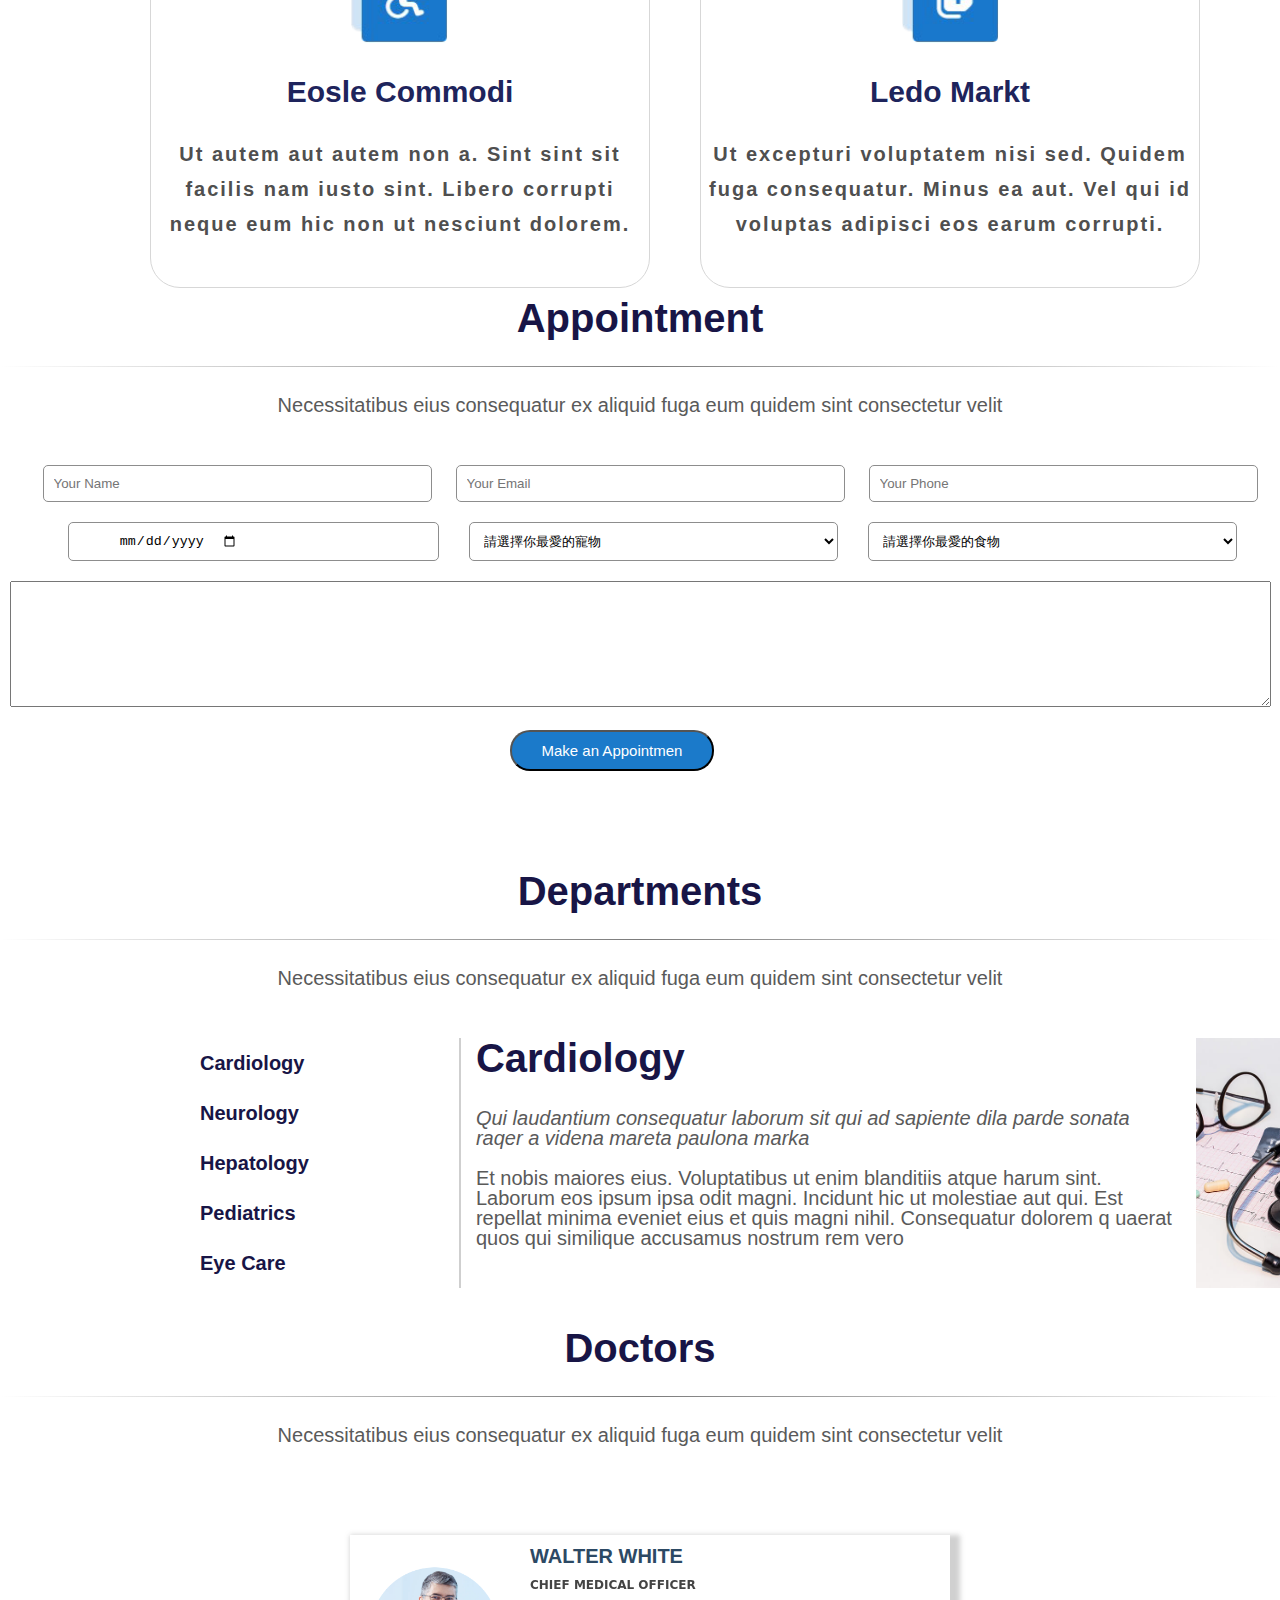
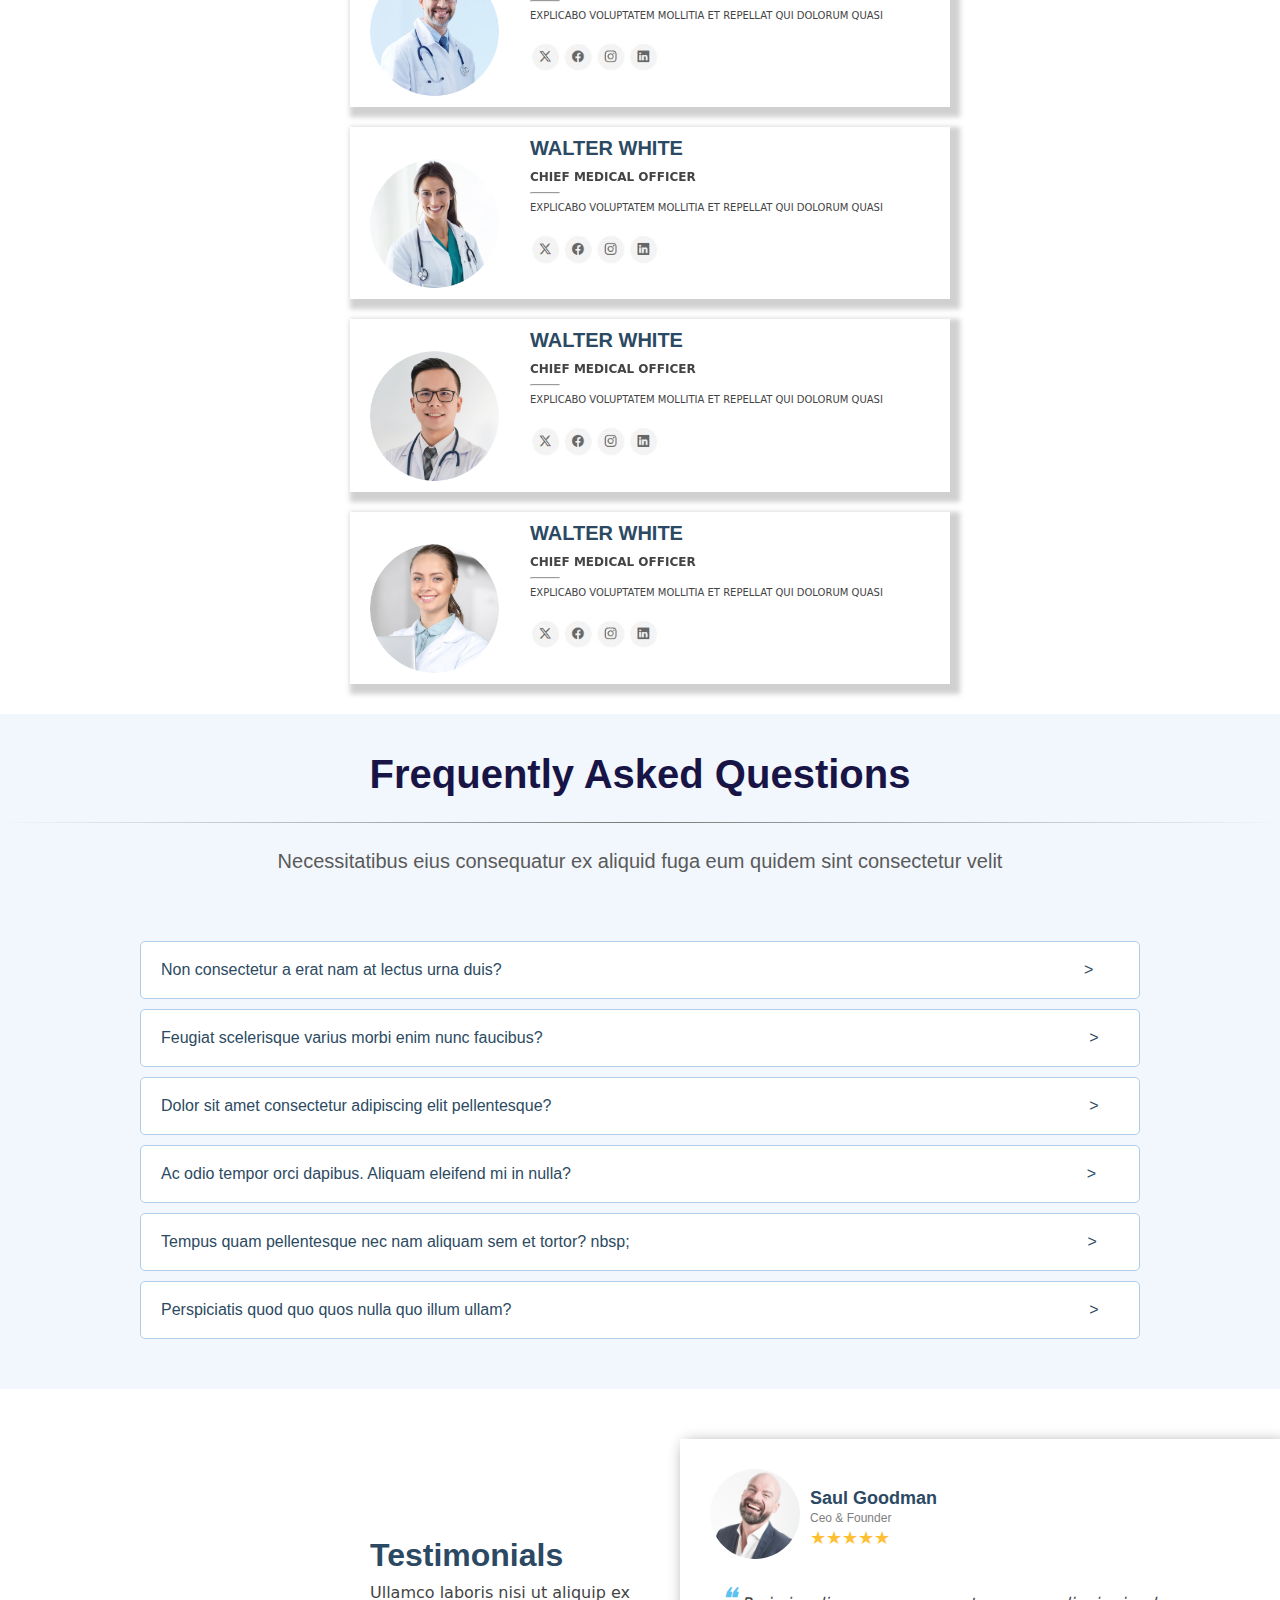
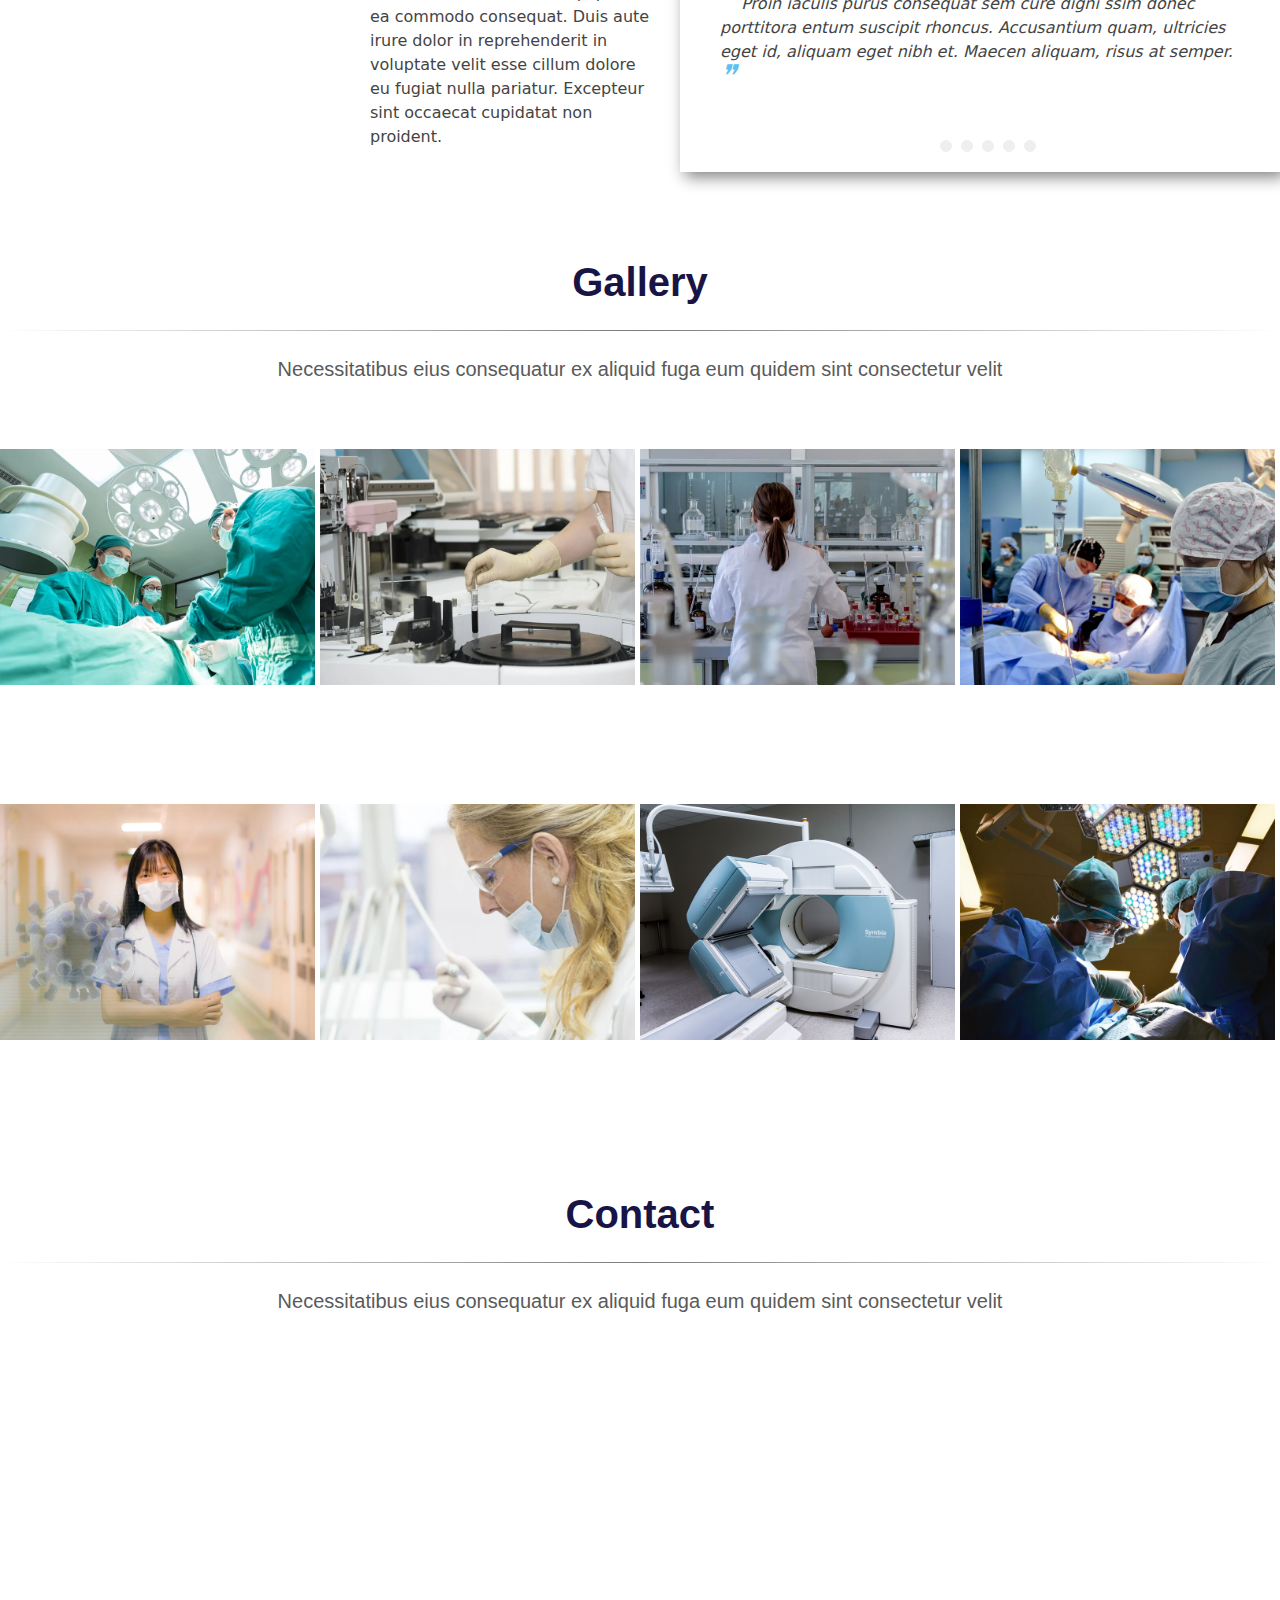
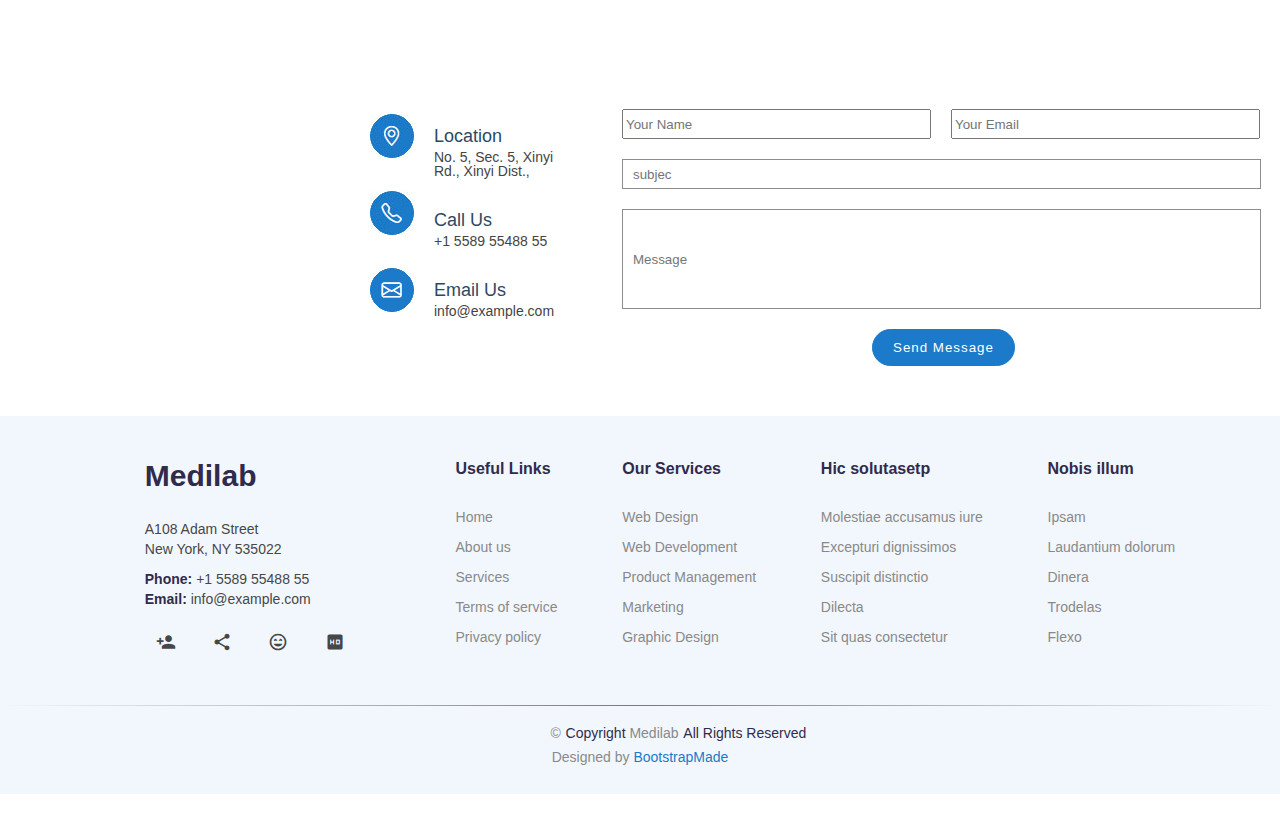
==== commit ec93e81c: "1" ====
--- a/index.html
+++ b/index.html
@@ -436,7 +436,6 @@
     </button>
 
     <button class="Docbtn">
-      
        <img style="float: left;"   src="img/doctors_2.png" alt="doctors">
        <h4>Walter White</h4>
        <span>Chief Medical Officer</span>
@@ -449,7 +448,7 @@
          </button>
           </button>
 
-        <button class="Docbtn">
+          <button class="Docbtn">
              <img style="float: left;"   src="img/doctors_3.png" alt="doctors">
              <h4>Walter White</h4>
              <span>Chief Medical Officer</span>
@@ -459,7 +458,7 @@
     
                 <div class="from-Doc">
                     <img src="img/fbicon.jpg" alt="icon">
-                 </button></a>
+                 </button>
                 </button>
 
      <button class="Docbtn">
--- a/style3.css
+++ b/style3.css
@@ -1,4 +1,3 @@
-<<<<<<< Updated upstream
 /* http://meyerweb.com/eric/tools/css/reset/ 
    v2.0 | 20110126
    License: none (public domain)
@@ -1349,7 +1348,7 @@
         color: #474747;
         font-family: -apple-system, BlinkMacSystemFont, "Segoe UI", Roboto, Helvetica, Arial, sans-serif, "Apple Color Emoji", "Segoe UI Emoji", "Segoe UI Symbol";
         font-size: 14px;
-        font-weight: 400;  margin-l: 100px;
+        font-weight: 400;  
       }
         
       
@@ -1409,7 +1408,7 @@
       
       .end{
         padding-bottom: 30px;
-        padding-top: 10px;
+       
       }
       .end hr{
         border: 0;
@@ -1468,6 +1467,28 @@
       }
 
 
+     .up{
+      width: 40px;
+      padding-top: 10px;
+      padding-bottom: 10px;
+      padding-right: 10px;
+      padding-left: 8px;
+      background: #1b7aca;
+      border-radius: 5px;
+      position: absolute;
+      position: fixed;
+      /* 滾輪滾動時定住不動 */
+      bottom: 0;
+      right: 0;
+      z-index: 40;
+      margin-right: 15px;
+      margin-bottom: 15px;
+     }
+
+     .up i{
+      margin: auto;
+     }
+
 
 
 
@@ -1609,1637 +1630,3 @@
 
 
 
-=======
-/* http://meyerweb.com/eric/tools/css/reset/ 
-   v2.0 | 20110126
-   License: none (public domain)
-*/
-
-html, body, div, span, applet, object, iframe,
-h1, h2, h3, h4, h5, h6, p, blockquote, pre,
-a, abbr, acronym, address, big, cite, code,
-del, dfn, em, img, ins, kbd, q, s, samp,
-small, strike, strong, sub, sup, tt, var,
-b, u, i, center,
-dl, dt, dd, ol, ul, li,
-fieldset, form, label, legend,
-table, caption, tbody, tfoot, thead, tr, th, td,
-article, aside, canvas, details, embed, 
-figure, figcaption, footer, header, hgroup, 
-menu, nav, output, ruby, section, summary,
-time, mark, audio, video {
-	margin: 0;
-	padding: 0;
-	border: 0;
-	font-size: 100%;
-	font: inherit;
-	vertical-align: baseline;
-}
-/* HTML5 display-role reset for older browsers */
-article, aside, details, figcaption, figure, 
-footer, header, hgroup, menu, nav, section {
-	display: block;
-}
-body {
-	line-height: 1;
-}
-ol, ul {
-	list-style: none;
-}
-blockquote, q {
-	quotes: none;
-}
-blockquote:before, blockquote:after,
-q:before, q:after {
-	content: '';
-	content: none;
-}
-table {
-	border-collapse: collapse;
-	border-spacing: 0;
-}
-
-
-
-/* css.reset */
-
-*,*:before,*:after {
-  box-sizing: border-box;
-}
-
-
-
-.header{
-display: flex;
-background: #023b6d;
-width: 100%;
-height: 32px;
-display: flex;
-position: absolute;
-top: 0;
-position: fixed;
-/* 滾輪滾動時定住不動 */
-z-index: 50;
-}
-
-
-.header .logo{
- align-items: center;
-  padding-left: 10px;
-  padding-top: 2px;
-  position: absolute;
-  
-}
-
-.imgphone{
-  margin-left:10px;
-}
-
-.heaicon{
-  margin-left: 800px;
-}
-
-.header .template-home{
-  position: absolute;
-  left: 50%;
-  right:50%;
-  top: 7px;
-  align-items: center;
-  color: rgb(255, 255, 255);
-  font-size: 16px;
-  text-decoration:none;
-  font-family:-apple-system, BlinkMacSystemFont, "Segoe UI", Roboto, Helvetica, Arial, sans-serif, "Apple Color Emoji", "Segoe UI Emoji", "Segoe UI Symbol";
-  font-weight: 700;
-  display: flex;
-}
-
-
-.header .pic{
- position: absolute;
- top: 8px;
- right: 170px;
- z-index: 2;
- }
-
- .header .pic :hover{
-width: 100%;
-height: 32px;
-}
-
-
-.button a span{
-  position: absolute;
-  right: 0;
-  width: 165px;
-  height: 32px;
-  background-color: #00a6eb;
-  color: rgb(255, 255, 255);
-  font-size: 13px;
-  font-weight: 700;
-  display: flex;
-  align-items: center;
-  padding-left: 50px;
-  font-family: -apple-system, BlinkMacSystemFont, "Segoe UI", Roboto, Helvetica, Arial, sans-serif, "Apple Color Emoji", "Segoe UI Emoji", "Segoe UI Symbol";
-}
-
-
-.button a{
-  text-decoration:none;
-}
-
-.button img{
-  position: absolute;
-  margin-top: 5px;
-  margin-left: 25px;
-  right: 120px;
-  z-index: 1;
-
-}
-
-.button :hover{
-  background:  #afe2f3;
-/*   <!--滑鼠滑過去變色▲   --> */
-}
-
-
-.box{
-  height: 32px;
-}
-
-.container{
-  background-color:#1b7aca;
-  padding: 12px;
-  display: flex;
-  align-items: center;
-}
-
-
-.container span{
-  color: #ffffff;
-  font-size: 16px;
-  font-weight: 100px;
-  font-family: -apple-system, BlinkMacSystemFont, "Segoe UI", Roboto, Helvetica, Arial, sans-serif, "Apple Color Emoji", "Segoe UI Emoji", "Segoe UI Symbol";
-  align-items: center;
-}
-
-
-.container a{
-  text-decoration:none;
-  }
-
-
-
-.fa {
-  padding: 3px;
-  font-size: 3px;
-  width: 20px;
-  text-align: center;
-  text-decoration: none;
-  border-radius: 50%;
-  color: white;
-  margin-left: 20px;
-}
-
-
-.material-icons{
-  padding: 3px;
-  font-size: 3px;
-  width: 20px;
-  text-align: center;
-  text-decoration: none;
-  border-radius: 50%;
-  color: white;
-  margin-left: 20px;
-  padding-right: 30px;
-}
-.fa:hover {
-  opacity: 0.7;
-}
-
-.fa-facebook {
-  background: white;
-  color: #1b7aca;
-}
-
-
-
-.from-container{
-  display: flex;
-  margin-left:1300px;
-}
-
-.menu{
-  padding: 20px;
-  background-color: rgb(255, 255, 255);
-  display: flex;
-}
-
-
-.frommenu{
-  color: #302b4c;
-  font-family: -apple-system, BlinkMacSystemFont, "Segoe UI", Roboto, Helvetica, Arial, sans-serif, "Apple Color Emoji", "Segoe UI Emoji", "Segoe UI Symbol";
-  font-size: 30px;
-  font-weight: 700;
-  margin-left: 260px;
-}
-.menu a{
-  text-decoration:none;}
-
-  .menu  ul {
-    display: flex;
-    padding-top: 8px;
-   
-  }
-  .menu a span{
-    color: #302b4c;
-    font-family: -apple-system, BlinkMacSystemFont, "Segoe UI", Roboto, Helvetica, Arial, sans-serif, "Apple Color Emoji", "Segoe UI Emoji", "Segoe UI Symbol";
-    font-size: 30px;
-    font-weight: 700;
-    padding:70px;
-    padding-top: 200px;
-  }
-
-  .menu li span{
-    color: #302b4c;
-    font-size: 15px;
-    font-weight: 400;
-    padding: 15px;
-  }
-
-  .menu li a span:hover{
-    border-bottom: 2px solid #0d3bf3;
-    color:  #0d3bf3;
-}
-
-.btn{
-  background: #1b7aca;
-  color: #fff;
-  border: 1px solid  #1b7aca;
-  border-radius: 20px;
-  padding: 8px 25px ;
-  letter-spacing: 1px;
-  cursor: pointer;
-    /*   <!--複製網路樣式▲   --> */
-  }
-
-
-  .btn:hover{
-    background:   #328dd8;
-  /*   <!--滑鼠滑過去變色▲   --> */
-  }
-
-  .menu-btn{
-    padding-left:15px;
-  }
-
-
-  .from-menu {
-    display: flex;
-    padding-left: 350px;
-  }
-
-  .welcome{
-    width: 100%;
-    background-image: url(https://bootstrapmade.com/content/demo/Medilab/assets/img/hero-bg.jpg);
-    background-repeat: no-repeat;
-    background-size: cover;
-    /* 背景圖片1:1 */
-    background-attachment: scroll;
-    padding-bottom: 210px;
-    
-    
-  }
-  .from-welome {
-    padding-left: 300px;
-  }
-
-  .from-welome h2{
-    color: rgb(44, 73, 100);
-    font-family: Poppins, sans-serif;
-    font-size: 48px;
-    font-weight:700;
-    padding-top: 50px;
-    padding-left: 60px;
-  
-  }
-
-  .from-welome p{
-    color: rgb(68, 68, 68);
-    font-family: Roboto, system-ui, -apple-system, "Segoe UI", Roboto, "Helvetica Neue", Arial, "Noto Sans", "Liberation Sans", sans-serif, "Apple Color Emoji", "Segoe UI Emoji", "Segoe UI Symbol", "Noto Color Emoji";
-    font-size :24px;
-    font-weight:400;
-    line-height: 36px;
-    padding-top: 10px;
-    padding-left: 60px;
-    }
-
-    .course{
-      display: flex;
-      flex-direction: column;
-      width: 400px;
-      background: #1b7aca;
-      margin-left: 360px;
-      margin-top: 70px; 
-      padding: 50px; 
-      border-radius: 5px ;
-      position: absolute;  
-}
-
-
-    .course h3{
-      color:rgb(255, 255, 255);
-      font-family: Poppins, sans-serif;
-      font-size :34px;
-      font-weight :700;
-      line-height: 40.8px;
-      }
-      
-      .course p{
-      color:rgb(255, 255, 255);
-      font-family: Roboto, system-ui, -apple-system, "Segoe UI", Roboto, "Helvetica Neue", Arial, "Noto Sans", "Liberation Sans", sans-serif, "Apple Color Emoji", "Segoe UI Emoji", "Segoe UI Symbol", "Noto Color Emoji";
-      font-size: 16px;
-      font-weight: 600;
-      line-height: 24px;
-      padding-top: 40px;
-      }
-
-      .welcome-btn{
-        width: 150px;
-         background: #81aed5;
-         color: #fff;
-         border: 1px solid #81aed5;
-         border-radius: 20px;
-         padding: 10px 30px;
-         cursor: pointer;
-           /*   <!--複製網路樣式▲   --> */
-           font-family: Roboto, system-ui, -apple-system, "Segoe UI", Roboto, "Helvetica Neue", Arial, "Noto Sans", "Liberation Sans", sans-serif, "Apple Color Emoji", "Segoe UI Emoji", "Segoe UI Symbol", "Noto Color Emoji";
-         font-size: 16px;
-         font-weight: 600;
-         line-height: 24px;
-         margin: 0 auto;
-         margin-top: 30px;
-         }
-     
-        .welcome-btn:hover{
-           background:  #ffffff;
-           color:#5696ce ;
-         /*   <!--滑鼠滑過去變色▲   --> */
-         }
-
-         .welcome-ul ul{
-          display: flex;
-          justify-content: flex-end;
-          padding-top: 140px;
-          padding-right: 160px;
-         }
-         
-         .welcome-ul li{
-          width: 300px;
-          text-align: center;
-          background: #ffffffb4;
-          padding-top: 60px;
-          margin-right: 20px;
-          padding-bottom: 60px;
-          border-radius: 10px;
-          -webkit-box-shadow: 5px 5px 15px gray;
-          /*  陰影大小大小 柔焦 顏色  */
-         }
-      
-         .welcome-ul li h4{
-          color: rgb(44, 73, 100);
-          font-family: Poppins, sans-serif;
-          font-size: 20px;
-          font-weight: 700;
-          letter-spacing: 3px;/* 設定文字間距 */
-          line-height: 24px;/* 設定文字行距 */
-            }
-          
-          .welcome-ul li p{
-          color: #6a6a6a;
-          font-family :Roboto, system-ui, -apple-system, "Segoe UI", Roboto, "Helvetica Neue", Arial, "Noto Sans", "Liberation Sans", sans-serif, "Apple Color Emoji", "Segoe UI Emoji", "Segoe UI Symbol", "Noto Color Emoji";
-          font-size:15px;
-          font-weight: 400;
-          height: 67.5px;
-          line-height:22.5px;
-          margin-top: 20px;
-          width: 300px; 
-          }
-
-          .aboutus{
-         display: flex; 
-          padding-bottom: 500px;
-          padding-top: 30px;
-         
-       }
-
-
-      .abuimg  img{
-        position: absolute;
-        width: 45%; /* 佔總寬度的50%，也可以換成任何你想要的寬度 */
-        padding-left: 100px; 
-        margin-left:100px;
-       
-      }
-
-      .from-aboutus img{
-        position: absolute;
-        width: 11%;
-        right: 720px;
-        padding-top: 50px;
-      }
-
-      .from-aboutus{
-        position: absolute;
-        width: 750px;
-        margin-top: 30px;
-        right: 100px;
-      }
-
-      
-      .from-aboutus h3{
-        color:rgb(44, 73, 100);
-        font-family: Poppins, sans-serif;
-        font-size: 45px;
-        font-weight :1000;
-        padding-bottom: 20px;
-      
-      }
-
-      .from-aboutus span{
-        color:rgb(44, 44, 44);
-        font-family: Roboto, system-ui, -apple-system, "Segoe UI", Roboto, "Helvetica Neue", Arial, "Noto Sans", "Liberation Sans", sans-serif, "Apple Color Emoji", "Segoe UI Emoji", "Segoe UI Symbol", "Noto Color Emoji";
-        font-size :16px;
-        font-weight :600;
-        line-height :2px;
-        
-        }
-        
-        .from-aboutus h5{
-          color: rgb(44, 73, 100);
-          display: block;
-          font-family: Poppins, sans-serif;
-          font-size: 20px;
-          font-weight :800;
-          padding-top: 50px;
-          margin-left: 70px;
-        }
-
-        .from-aboutus p{
-          color:rgb(44, 44, 44);
-          font-family: Roboto, system-ui, -apple-system, "Segoe UI", Roboto, "Helvetica Neue", Arial, "Noto Sans", "Liberation Sans", sans-serif, "Apple Color Emoji", "Segoe UI Emoji", "Segoe UI Symbol", "Noto Color Emoji";
-          font-size :16px;
-          font-weight :600;
-          line-height :30px;
-          margin-left: 70px;
-          }
-
-          .viedo,
-           .viedo:hover,
-           .viedo:focus {
-          display: flex;
-          align-items: center;
-          justify-content: center;
-          position: relative;
-          z-index: 1;
-          border-radius: 100%;
-          border: none;
-          background: #328dd8;
-          color: #ffffff;
-           font-size: 2rem;
-           transition: box-shadow 400ms cubic-bezier(0.2, 0, 0.7, 1), transform 200ms cubic-bezier(0.2, 0, 0.7, 1);
-           left: 500px;
-           top: 250px;
-            }
-        .viedo:hover {
-         transform: rotate(45deg);
-         box-shadow: 0 0 1px 15px rgba(74, 119, 216, 0.377), 0 0 1px 30px rgba(68, 87, 195, 0.1), 0 0 1px 45px rgba(83, 88, 214, 0.1);
-         }    
-     
-     
-  
-
-         .item ul{
-          display: flex;
-          justify-content: space-evenly;
-          align-items: center;
-          
-             
-        }
-        
-        .item{
-          position: relative;
-          padding-top: 100px;
-          padding-bottom: 70px;
-          background:#f2f7fd;
-          
-        }
-        .item li{
-          display: flex;
-          flex-direction: column;
-          justify-content: center;
-          text-align: center;
-          width: 350px;
-          background: #ffffff;
-          padding-bottom: 50px;
-          -webkit-box-shadow: 5px 5px 15px rgb(152, 204, 232);
-          /*  陰影大小大小 柔焦 顏色  */
-          padding-top: 30px;
-          
-        
-        }
-        
-        .item li span{
-          font-size: 40px;
-          margin: 10px 0;
-          font-weight: 1000;
-          color: var(--heading-color);
-          font-family: Microsoft JhengHei UI;
-          padding-top: 20px;
-        
-        }
-        
-        .item li p{
-            font-weight: 600;
-            font-family:  Microsoft JhengHei UI;
-            font-size: 20px;
-            color: #525252;
-            padding-top: 10px;
-        }
-        
-        .item img{
-          width: 60px;
-          height: 60px;
-          margin: auto;
-          display: block;
-          position: absolute;
-          top:70px;
-          margin-left: 150px;
-        }
-     
-
-
-       .services-box{
-        padding-bottom: 1000px;
-       }
-       .services-box img{
-         padding-top: 60px;  
-         width:20%;
-       }
-       
-       .services-box ul{
-        padding-left: 100px;
-     
-       }
-       
-       .services-box li{
-         width: 500px;
-         height: 400px;
-         border:1px solid #d7d7d7;
-         margin-left: 5px;
-         margin-bottom: 10px; 
-         margin-top: 10px; 
-         padding-right: 5px;
-         padding-left: 5px;
-         float:left;
-           /*要寫這個才會並排  */
-           margin-left: 50px;
-           text-align: center;
-           border-radius: 30px;
-          }
-       
-        .services-box li h3{
-         color: rgb(30, 36, 92);
-         font-family: Poppins, sans-serif;
-         font-size: 30px;
-         font-weight:700;
-         font-weight: bold;
-         text-align: center;
-         padding-top: 30px;
-       }
-        
-       .services-box li p{
-         color: rgb(79, 79, 79);
-         font-family: Poppins, sans-serif;
-         font-size: 20px;
-         font-weight:1500;
-         font-weight: 550;
-         text-align: center;
-         line-height: 35px; /* 設定文字行距 */ 
-         letter-spacing: 2px; /* 設定文字間距 */ 
-         padding-top: 30px;
-       }
-       
-       .services-box a{
-       text-decoration: none;
-      
-       }
-       
-       .services-box li:hover{
-         background: #1977cc;
-       }
-     
-       
-       .services-box img:hover{
-       content: url('img/ch_services-box_1.png');
-       }
-
-       .serives{
-            padding-bottom:90px ;
-       }
-
-       .serives h2{
-        color: rgb(24, 21, 70);
-        font-family: Poppins, sans-serif;
-        font-size:40px;
-        font-weight: 550;
-        text-align: center;
-        padding-top: 100px;
-        padding-bottom: 20px;
-       }
-      
-
-       .serives hr{
-        border: 0;
-        height: 1px;
-        background-image: linear-gradient(to right, rgba(110, 110, 110, 0), rgba(79, 79, 79, 0.75), rgba(112, 112, 112, 0));
-       }
-
-       .serives p{
-        color: rgb(90, 90, 90);
-        font-family: Poppins, sans-serif;
-        font-size:15px;
-        font-weight: 400;
-        text-align: center;
-        padding-top: 20px;
-       }
-       
-
-       /* c */
-
-    
-
-       .Appointment{
-        padding-bottom:50px ;
-   }
-
-   .Appointment h2{
-    color: rgb(24, 21, 70);
-    font-family: Poppins, sans-serif;
-    font-size:40px;
-    font-weight: 550;
-    text-align: center;
-    padding-bottom: 20px;
-   }
-  
-
-   .Appointment hr{
-    border: 0;
-    height: 1px;
-    background-image: linear-gradient(to right, rgba(110, 110, 110, 0), rgba(79, 79, 79, 0.75), rgba(112, 112, 112, 0));
-   }
-
-   .Appointment p{
-    color: rgb(90, 90, 90);
-    font-family: Poppins, sans-serif;
-    font-size:20px;
-    font-weight: 400;
-    text-align: center;
-    padding-top: 20px;
-   }
-
-   .answer{
-    padding-bottom: 20px;
-    display: flex;
-    justify-content: center;
-   }
- 
-   .answer input{
-    padding: 10px;
-    padding-right: 200px;
-    border : solid .1px rgb(141, 141, 141);
-    border-radius: 5px;
-    background-color :  #fff;
-    outline:none;
-    margin-left: 20px;
-  }
-
-  .date{
-    padding-bottom: 20px;
-    display: flex;
-    justify-content: center;
-    padding-left: 5px;
-   }
-
-
-   .date input{
-    padding: 10px;
-    padding-right: 200px;
-    border : solid .1px rgb(141, 141, 141);
-    border-radius: 5px;
-    background-color :  #fff;
-    outline:none;
-    margin-left: 20px;
-    padding-left: 50px;
-  }
-
-
-  .date select {
-    padding: 10px;
-    padding-right: 220px;
-    border : solid .1px rgb(141, 141, 141);
-    border-radius: 5px;
-    background-color :  #fff;
-    outline:none;
-    margin-left: 30px;
-  }
-
-
-
-  .answerbox{
-     padding-bottom: 100px;
-     display: flex;
-     justify-content: center;
-  }
-
-  .answerbox input{
-    margin-top: 20px;
-    margin-left: 500px;
-    background: #1b7aca;
-    color: #ffffff;
-    padding-top: 10px;
-    padding-bottom: 10px;
-    padding-left: 30px;
-    padding-right: 30px;
-    font-family: Poppins, sans-serif;
-    font-size:15px;
-    font-weight: 400;
-    border-radius: 20px;
-  }
-
-  .answerbox input:hover{
-    background:  #7dd5ee;
-  /*   <!--滑鼠滑過去變色▲   --> */
-  }
-
-  .Cardiology {
-    margin: 0 auto;
-    display: flex;
- }
- 
- .ulbox ul{
-     list-style:none;
-     /* 清除樣式 */
-     border-right: 2px 
-     solid #cfcfcf;
-     padding-right: 150px;
- /*  中間直線  */
-      margin-left: 200px;
- }
- 
- .ulbox ul li a{
-     color: rgb(24, 21, 70);
-     font-family: Poppins, sans-serif;
-     font-size:20px;
-     font-weight: 550;
-     text-align: center;
-     text-decoration:none;
-     line-height: 50px;/* 設定文字行距 */   
- }
- 
- .ulbox ul li a:hover{
-     color:  #556ef9;
-   /*   <!--滑鼠滑過去變色▲   --> */
-   }
- 
- .cartextbox  h3{
-     color: rgb(24, 21, 70);
-     font-family: Poppins, sans-serif;
-     font-size:40px;
-     font-weight: 600;
-     text-decoration:none;
-     margin-left: 15px;
-     padding-bottom: 30px;
-   
- }
- 
- .cartextbox p{
-     color: rgb(90, 90, 90);
-     font-family: Poppins, sans-serif;
-     font-size:20px;
-     font-weight: 200;
-     pointer-events: auto;
-     margin-left: 15px;
-     width: 700px;
- }
- 
- .cartextbox p span{
-     font-style:italic;
-     /* 斜體 */
- }
- 
- .Cardiology img{
-     width: 20%;
-     margin-left: 20px;
- }
-
- .Doctors{
-  background: #ffffff;
-  padding-left: 300px;
-  padding-bottom: 30px;
-  }
-  .Doctors img{
-      width: 130px; 
-     margin-right: 30px;
-     padding-top: 20px;
-  }
-  
-  
-  .Doctors h4{
-  color: rgb(44, 73, 100);
-  display: block;
-  font-family :Poppins, sans-serif;
-  font-size :20px;
-  font-weight :700;
-  text-align: left;
-  margin-bottom: 10px;
-  }
-  
-  .Doctors span{
-  color: rgb(68, 68, 68);
-  display: block;
-  font-family :Roboto, system-ui, -apple-system, "Segoe UI", Roboto, "Helvetica Neue", Arial, "Noto Sans", "Liberation Sans", sans-serif, "Apple Color Emoji", "Segoe UI Emoji", "Segoe UI Symbol", "Noto Color Emoji";
-  font-size: 12px;
-  font-weight :900;
-  text-align: left;
-  padding-right: 100px;
-  
-  }
-  
-  
-  
-  .Doctors hr {
-      display: block;
-      border-style: inset;
-      border-width: 1px;
-      text-align: left;
-    }
-  
-  
-  .Doctors p{
-      color: rgb(68, 68, 68);
-      display :block;
-      font-family: Roboto, system-ui, -apple-system, "Segoe UI", Roboto, "Helvetica Neue", Arial, "Noto Sans", "Liberation Sans", sans-serif, "Apple Color Emoji", "Segoe UI Emoji", "Segoe UI Symbol", "Noto Color Emoji";
-      font-size :10px;
-      font-weight :400;  
-      text-align: left;        
-  }
-  
-  .Doctors hr{
-      width: 30px;
-      margin-left: 100px;
-      border-left: 2px solid #cccccc;
-  }
-  
-  .Docbtn {
-      position: relative;
-      min-width: 600px;
-      background: #ffffff;
-      border: 0px solid #ffffff;
-      color: #7b90f055;
-      font-size: 1rem;
-      font-weight: bold;
-      text-align: center;
-      text-decoration: none;
-      text-transform: uppercase;
-      overflow: hidden;
-      padding: 10px 20px;
-      margin-left: 50px;
-      margin-top: 20px;
-      -webkit-box-shadow: 5px 5px 5px 5px rgba(128, 128, 128, 0.372);
-      /*  陰影大小大小 柔焦 顏色  */
-  }
-  .Docbtn span {
-      position: relative;
-      z-index: 100;
-  }
-  .Docbtn:before,
-  .Docbtn:after {
-      content: '';
-      position: absolute;
-      height: 100%;
-      width: 100%;
-      top: 0;
-      left: 0;
-  }
-  
-  
-  .Docbtn:before {
-    transform: translate3d(-100%, 0, 0);
-    background-color: #71e5ff4c;
-    transition: transform 300ms cubic-bezier(0.55, 0.055, 0.675, 0.19);
-}
-  
-  .Docbtn:after {
-      background-color: #3195d33d;
-      transform: translate3d(100%, 0, 0);
-      transition: transform 300ms 300ms cubic-bezier(0.16, 0.73, 0.58, 0.62);
-  }
-  .Docbtn:hover:before {
-      transform: translate3d(0, 0, 0);
-  }
-  .Docbtn:hover:after {
-      transform: translate3d(0, 0, 0);
-  }
-  
-  .from-Doc img{
-    margin-right: 270px;
-  }
-
-  .freh{
-    background:#f2f7fd ;
-    padding: 10px;
-  }
-.fretittle{
-  background:#f2f7fd;
-  padding-top: 40px;
-}
-
-.Frequently{
-  background:#f2f7fd ;
-  padding-bottom: 50px;
-  padding-top: 10px;
-
-}
-
-.frebox {
-width: 1000px;
-margin:0 auto;	
-background:#ffffff ;
-border: 1px solid rgb(175, 205, 235);
-border-radius: 5px;
-margin-top: 10px;
-padding-bottom: 20px;
-padding-top: 20px;
-}
-
-
-
-.frebox details summary { list-style:none;}
-/* 去除標前三角形 */
-
-.frebox h3{
-color: #2c4a62;
-font-family :Poppins, sans-serif;
-font-size :16px;
-font-weight: 500;
-margin-left: 20px;
-}
-
-.frebox p{	
-color: #ffffff;
-font-family :Poppins, sans-serif;
-font-size :16px;
-font-weight: 500;
-margin-left: 20px;
-line-height: 20px;
-padding-top: 20px;
-}
-
-.frebox a{
-text-decoration:none}
-
-.Frequently :hover{
-  background:  #1b7aca;
-  color: #ffffff;
-  /*   <!--滑鼠滑過去變色▲   --> */
-  }
-
-
-  
-
- 
-
-  .Testimonials{
-    width: 1500;
-    margin: 0 auto;
-    display: flex;
-    padding-top: 50px;
-    padding-bottom: 50px;
-    
-  }
-  
-  .restbox{
-    width: 600px;
-    margin-left: 350px;
-    
-  }
-  
-  .restbox h3{
-  color:rgb(44, 73, 100);
-  display: block;
-  font-family:Poppins, sans-serif;
-  font-size :32px;
-  font-weight: 700;
-  margin-bottom: 1px;
-  padding-top: 100px;
-  margin-left: 20px;
-  }
-  
-  .restbox p{
-    color:rgb(68, 68, 68);
-    display:block;
-    font-family:Roboto, system-ui, -apple-system, "Segoe UI", Roboto, "Helvetica Neue", Arial, "Noto Sans", "Liberation Sans", sans-serif, "Apple Color Emoji", "Segoe UI Emoji", "Segoe UI Symbol", "Noto Color Emoji";
-    font-size:16px;
-    font-weight:400;
-    height:72px;
-    line-height:24px;
-    padding-right: 30px;
-    margin-left: 20px;
-    margin-top: 10px;
-  }
-  
-  .repeoplebox{
-      width: 600px;
-    background: #ffffff;
-    position: relative;
-    -webkit-box-shadow: 5px 5px 15px gray;
-    /* 陰影 大小大小 柔焦 顏色  */
-  }
-  
-  .repeoplebox img{
-    border-radius:50%;
-    width: 15%;
-    position: absolute;
-    top: 30px;
-    left: 30px;
-  }
-  
-  .repeoplebox h3 {
-    color:rgb(44, 73, 100);
-    font-family:Poppins, sans-serif;
-    font-size :18px;
-      font-weight: 700;
-      padding-top: 50px;
-    margin-left:130px ;	
-  }
-  
-  .repeoplebox h4{
-    margin-top: 5px;
-    color:rgb(127, 127, 127);
-    display: block;
-    font-family:Poppins, sans-serif;
-    font-size :12px;
-    font-weight: 500;
-    margin-left:130px;  
-  } 
-  
-  .repeoplebox  h5{
-    margin-top: 5px;
-    margin-left:130px ;
-    color: #febf32;
-    font-size :18px;	
-  }
-  
-  .repeoplebox p{
-  margin-top: 40px;
-  color: rgb(68, 68, 68);
-  font-family: Roboto, system-ui, -apple-system, "Segoe UI", Roboto, "Helvetica Neue", Arial, "Noto Sans", "Liberation Sans", sans-serif, "Apple Color Emoji", "Segoe UI Emoji", "Segoe UI Symbol", "Noto Color Emoji";
-  font-size: 16px;
-  font-style: italic;/* 斜體 */
-  font-weight:400;
-  height: auto;
-  line-height: 24px;
-  padding-right: 30px;
-  padding-left: 40px;
-  }
-  
-  .repeoplebox p span{
-    color: rgb(93, 192, 238);
-    font-size: 30px;
-  }
-  
-  .bttnbox{
-    width: 600px;
-    margin-left: 260px;
-    padding-top: 40px;
-    margin-bottom: 20px;
-  }
-  
-  .bttn{
-    background: rgb(239, 239, 239);
-    border: 1px solid rgb(239, 239, 239);
-    border-radius:100px;
-    padding: 5px;
-    margin-right: 5px;
-    }
-    .bttn:hover{
-    background:  #1e5fc7;
-    /*   <!--滑鼠滑過去變色▲   --> */
-    border: 1px solid #1e5fc7;
-    }
-
-
-
-
-
-
-    .Gallery{
-      display: flex;
-      width: 100%;
-      
-    }
-    .picbig{margin-right: 5px;}
-    .picbig img{
-    width: 100%;
-    }
-    .picbig{width:500px; height:350px;overflow:hidden;}
-    .picbig img{transform:scale(1,1);transition: all 1s ease-out;}
-    .picbig img:hover{transform:scale(1.2,1.2);}
-    
-    .Gallerytwo{
-      margin-top: 5px;
-      display: flex;
-      width: 100%;
-    }
-    
-
-
-    .divider{
-      background:#ffffff ;
-      padding-bottom: 20px;
-      padding-top: 40px;
-    }
-    /* 分隔線底 */
-    
-
-
-
-    .map{
-      padding-bottom: 20px;
-      margin-top: -20px;
-    }
-    
-
-
-
-
-
-    .Contact{
-      display: flex;
-      padding-top: 30px;
-      padding-bottom: 50px;
-      margin-left: 25%;
-    }
-    
-    .Contactul ul{
-      list-style:none;
-        /* ul去點 */
-    }
-    
-    .Contacpic {
-      display: flex;
-      flex-direction: column;
-    }
-    
-    .Contactul  h3{
-    color: rgb(44, 73, 100);
-    font-family:sans-serif;
-    font-size :18px;
-    margin-bottom:5px;
-    padding-top: 33px;
-    margin-left: 50px;
-    }
-    
-    .Contactul ul p{
-    color: rgb(68, 68, 68);
-    font-family: sans-serif;
-    font-size: 14px;
-    font-weight: 400;
-    margin-left: 50px;
-    }
-    
-    .Contacpic{
-      padding-top: 20px;
-      padding-left: 50px;
-      margin-right: -30px;	
-    }
-    
-    .Contacpic img{
-      margin-bottom: 33px;
-    }
-    
-    
-    
-
-
-    
-    .Contbox{
-      margin-left: 60px;
-      margin-top:15px ;
-    }
-    
-    
-    .Contactanswer{
-        padding-bottom: 20px;
-        display: flex;
-       }
-    
-       .Contactanswer input{
-      height:30px ;
-      width: 309px;
-      margin-right: 20px;
-      
-       }
-    
-       .Contsubject input {
-        width: 639px;
-         height:30px ;
-        border : solid .1px rgb(141, 141, 141);
-        background-color :  #fff;
-        outline:none;
-        padding-left: 10px;
-      }
-    
-    .Message input{
-      width: 639px;
-      height:100px ;
-        border : solid .1px rgb(141, 141, 141);
-        background-color :  #fff;
-        outline:none;
-        padding-left: 10px;
-      margin-top: 20px;	
-    }
-    
-    .Messagebtn 
-    {margin-left: 250px;
-    }
-    .Messagebtn input{
-        padding-right: 20px;
-      padding-left: 20px;
-      padding-top: 10px;
-      padding-bottom: 10px;
-      background: #1b7aca;
-      color: #fff;
-      border: 1px solid  #1b7aca;
-      border-radius: 20px;
-        letter-spacing: 1px;
-      margin-top: 20px;
-    
-      }
-      
-      .Messagebtn input:hover{
-      background:   #328dd8;
-      /*   <!--滑鼠滑過去變色▲   --> */
-      }
-    
-
-
-
-
-
-
-
-
-
-
-
-
-
-
-
-
-      .footer{
-        background-color: #f2f7fd;
-      }
-      
-      .footer-contact{
-        display: flex;
-        flex-direction: row;
-        justify-content: space-evenly;
-        width: 1200px;
-        margin: auto;
-        padding-top: 30px;
-      }
-      .Medilab {
-        padding-top: 10px;
-      }
-      
-      
-      .Medilab a{
-        color: #302b4c;
-        font-family: -apple-system, BlinkMacSystemFont, "Segoe UI", Roboto, Helvetica, Arial, sans-serif, "Apple Color Emoji", "Segoe UI Emoji", "Segoe UI Symbol";
-        font-size: 14px;
-        font-weight: 700;
-        padding-left: 30px;
-        margin-top: 30px;
-        line-height: 20px;
-     
-      }
-      
-      .Medilab a{
-        color: #302b4c;
-        font-family: -apple-system, BlinkMacSystemFont, "Segoe UI", Roboto, Helvetica, Arial, sans-serif, "Apple Color Emoji", "Segoe UI Emoji", "Segoe UI Symbol";
-        font-size: 30px;
-        font-weight: 700;
-        margin-left: 30px;
-        text-decoration:none;
-      
-      }
-       
-      .footer-contact h5{
-        color: #474747;
-        font-family: -apple-system, BlinkMacSystemFont, "Segoe UI", Roboto, Helvetica, Arial, sans-serif, "Apple Color Emoji", "Segoe UI Emoji", "Segoe UI Symbol";
-        font-size: 14px;
-        font-weight: 400;  margin-l: 100px;
-        margin-left: 60px;
-        line-height: 20px;
-        margin-top: 30px;
-      }
-
-      .footer-contact span{
-        color: #474747;
-        font-family: -apple-system, BlinkMacSystemFont, "Segoe UI", Roboto, Helvetica, Arial, sans-serif, "Apple Color Emoji", "Segoe UI Emoji", "Segoe UI Symbol";
-        font-size: 14px;
-        font-weight: 400;  
-      }
-        
-      
-      .footer-contact p{
-        color: #302b4c;
-        font-family: -apple-system, BlinkMacSystemFont, "Segoe UI", Roboto, Helvetica, Arial, sans-serif, "Apple Color Emoji", "Segoe UI Emoji", "Segoe UI Symbol";
-        font-size: 14px;
-        font-weight: 700;
-        margin-right: 100px;
-        margin-left:60px;
-        margin-top: 10px;
-        line-height: 20px;
-      }
-      
-      .ii a{
-        margin-left: 3px;
-      }
-      .ii{
-        margin-left: 20px;
-        padding-top: 20px;
-      }
-      
-      .ii i{
-        margin-left: 15px;
-      }
-      
-      
-      
-      
-      
-      .footer-links ul{
-      list-style:none;
-      }
-      
-      .footer-links h4{
-        color: #302b4c;
-        font-family: -apple-system, BlinkMacSystemFont, "Segoe UI", Roboto, Helvetica, Arial, sans-serif, "Apple Color Emoji", "Segoe UI Emoji", "Segoe UI Symbol";
-        font-size: 16px;
-        font-weight: 700;
-        padding-right: 20px;
-        padding-top: 15px;
-        margin-bottom: 25px;
-      }
-      
-      .footer-links  a{
-        margin-top: 200px;
-        color: #898989;
-        font-family: -apple-system, BlinkMacSystemFont, "Segoe UI", Roboto, Helvetica, Arial, sans-serif, "Apple Color Emoji", "Segoe UI Emoji", "Segoe UI Symbol";
-        font-size: 14px;
-        font-weight: 400;
-        text-decoration:none;
-        line-height: 30px;
-        padding-right: 20px;
-      }		
-      
-      
-      
-      .end{
-        padding-bottom: 30px;
-       
-      }
-      .end hr{
-        border: 0;
-        height: 1px;
-        background-image: linear-gradient(to right, rgba(206, 206, 206, 0), rgba(79, 79, 79, 0.75), rgba(112, 112, 112, 0));
-        margin-top: 50px;
-      }
-      
-      .copyrigh p{
-        color: #898989;
-        font-family: -apple-system, BlinkMacSystemFont, "Segoe UI", Roboto, Helvetica, Arial, sans-serif, "Apple Color Emoji", "Segoe UI Emoji", "Segoe UI Symbol";
-        font-size: 14px;
-        font-weight: 400;
-        text-decoration:none;
-        margin-left: 43%;
-        margin-top: 20px;
-       
-      }
-      
-      .copyrigh span{
-        color:  #302b4c;
-        font-family: -apple-system, BlinkMacSystemFont, "Segoe UI", Roboto, Helvetica, Arial, sans-serif, "Apple Color Emoji", "Segoe UI Emoji", "Segoe UI Symbol";
-        font-size: 14px;
-        font-weight: 400;
-        margin-left: 1px;
-      
-      }
-      
-      .credits a{
-        color: #1b7aca;
-        font-family: -apple-system, BlinkMacSystemFont, "Segoe UI", Roboto, Helvetica, Arial, sans-serif, "Apple Color Emoji", "Segoe UI Emoji", "Segoe UI Symbol";
-        font-size: 14px;
-        font-weight: 400;
-        text-decoration:none;
-        text-align: center;
-    
-      }
-      
-  
-
-      .credits{
-        color: #898989;
-        font-family: -apple-system, BlinkMacSystemFont, "Segoe UI", Roboto, Helvetica, Arial, sans-serif, "Apple Color Emoji", "Segoe UI Emoji", "Segoe UI Symbol";
-        font-size: 14px;
-        font-weight: 400;
-        text-decoration:none;
-        text-align: center;
-        margin-top: 10px;
-      }
-      
-      
-      
-      .footer-links a:hover{
-        color: #00a6eb;
-      /*   <!--滑鼠滑過去變色▲   --> */
-      }
-
-
-     .up{
-      width: 40px;
-      padding-top: 10px;
-      padding-bottom: 10px;
-      padding-right: 10px;
-      padding-left: 8px;
-      background: #1b7aca;
-      border-radius: 5px;
-      position: absolute;
-      position: fixed;
-      /* 滾輪滾動時定住不動 */
-      bottom: 0;
-      right: 0;
-      z-index: 40;
-      margin-right: 15px;
-      margin-bottom: 15px;
-     }
-
-     .up i{
-      margin: auto;
-     }
-
-
-
-
-
-  @media screen and (max-width: 1000px){
- 
-    body{
-      background:white;
-    }
-  }
-/* rwd */
-
-.wrap{
-  width: 100%;
-  margin: 0 auto;
-}
-
-/* 加了才不會跑掉 */
-
-
-
-
-
-
-
-
-
-
-
-
-
-
-
-
-
-
-
-
-
-
-
-
-
-
-
-
-
-
-
-
-
-
-
-
-
-
-
-
-
-
-
-
-
-
-
-
-
-
-
-
-
-
-
-
-
-
-
-
-
-
-
-
-
-
-
-
-
-
-
-
-
-
-
-
-
-
-
-
-
-
-
-
-
-
-
-
-
-
-
-
-
-
-
-
-
-
-
-
-
-
-
-
-
-
-
-
-
-
-
-
-
-
-
-
-
-
-
-
-
-
-
->>>>>>> Stashed changes
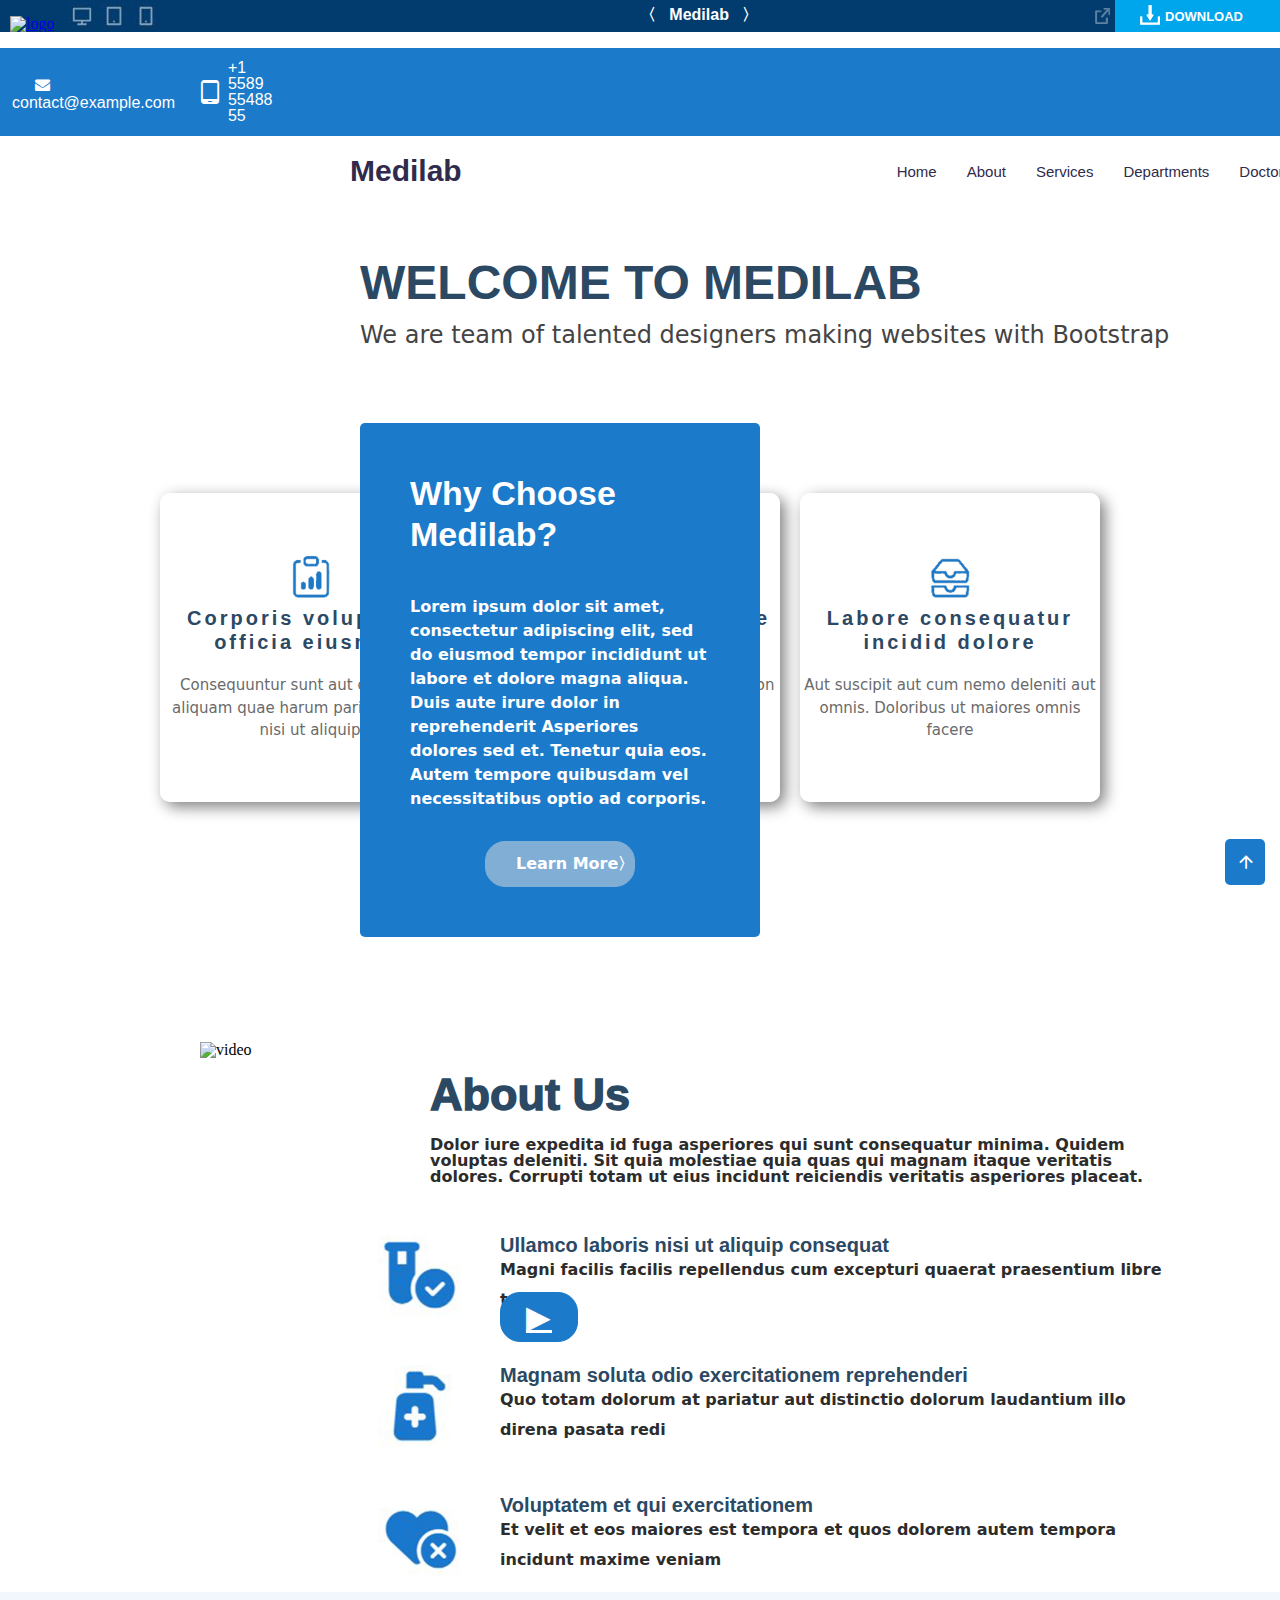
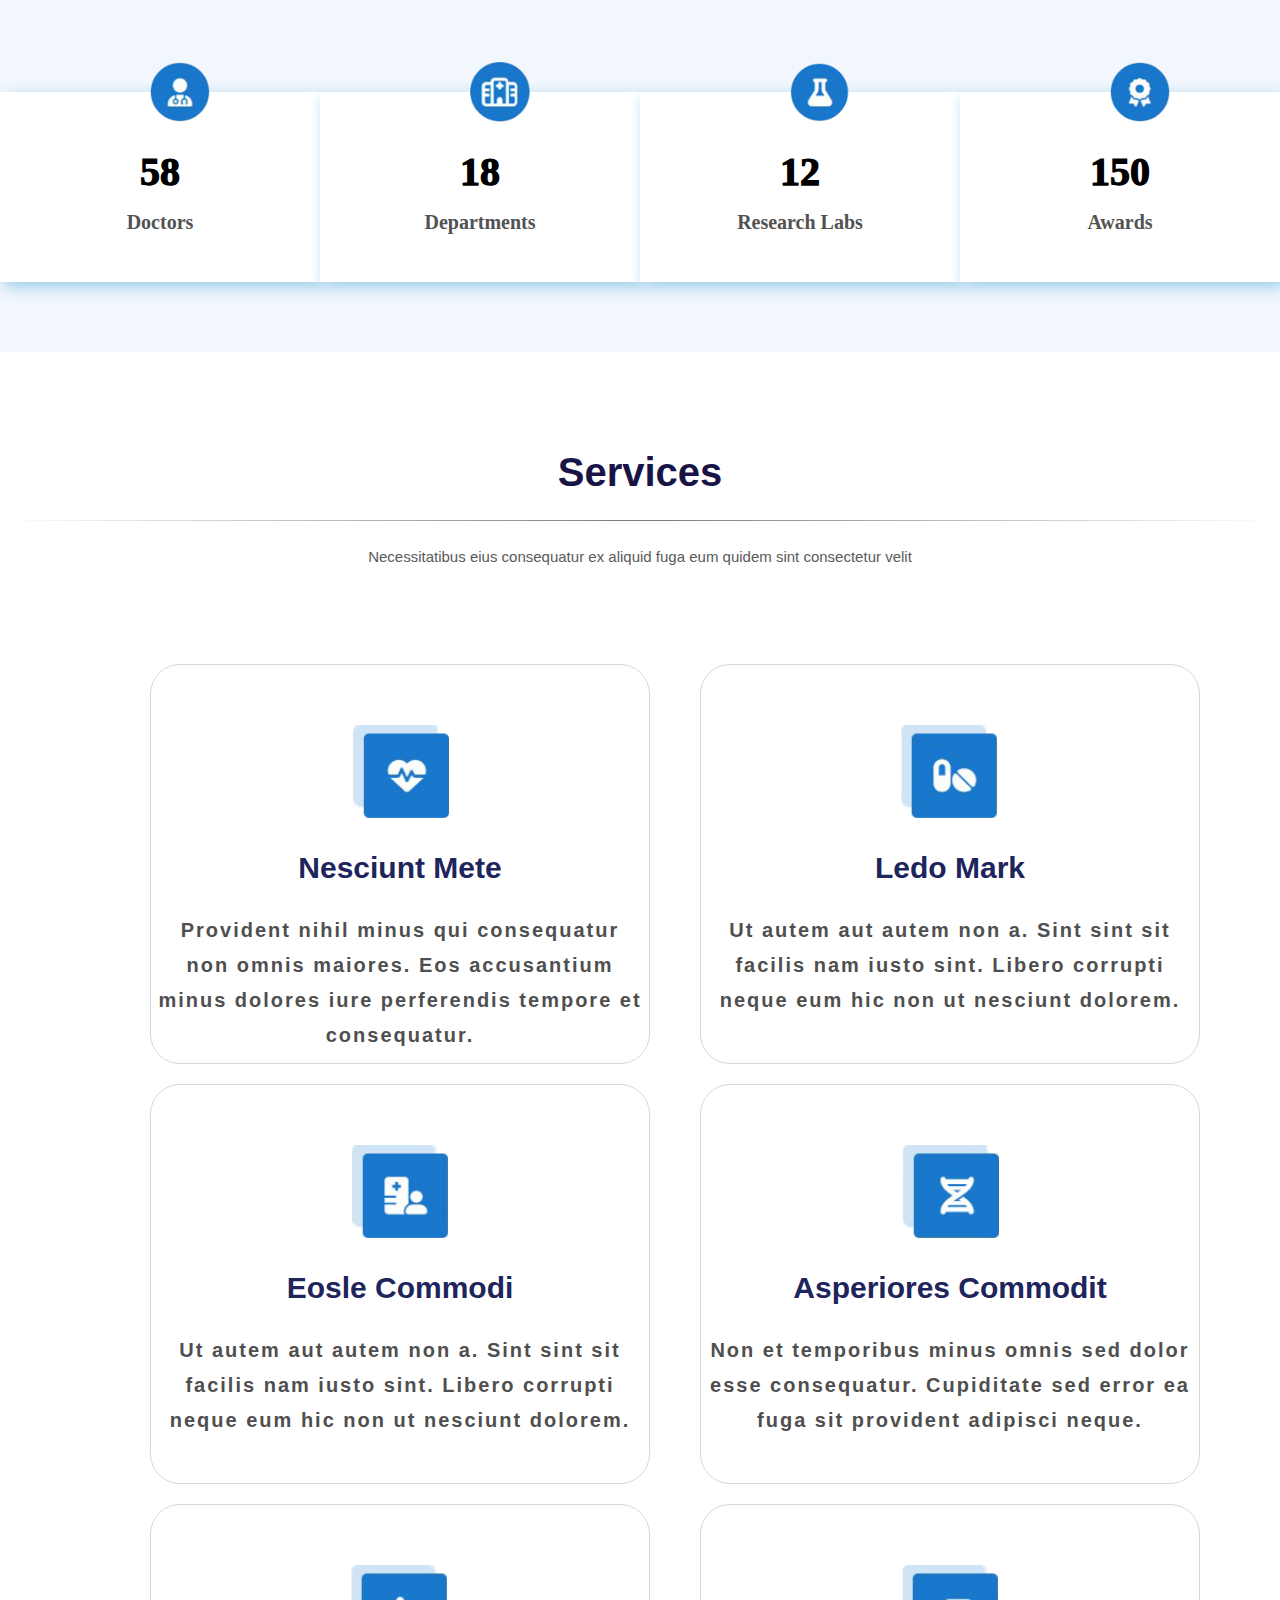
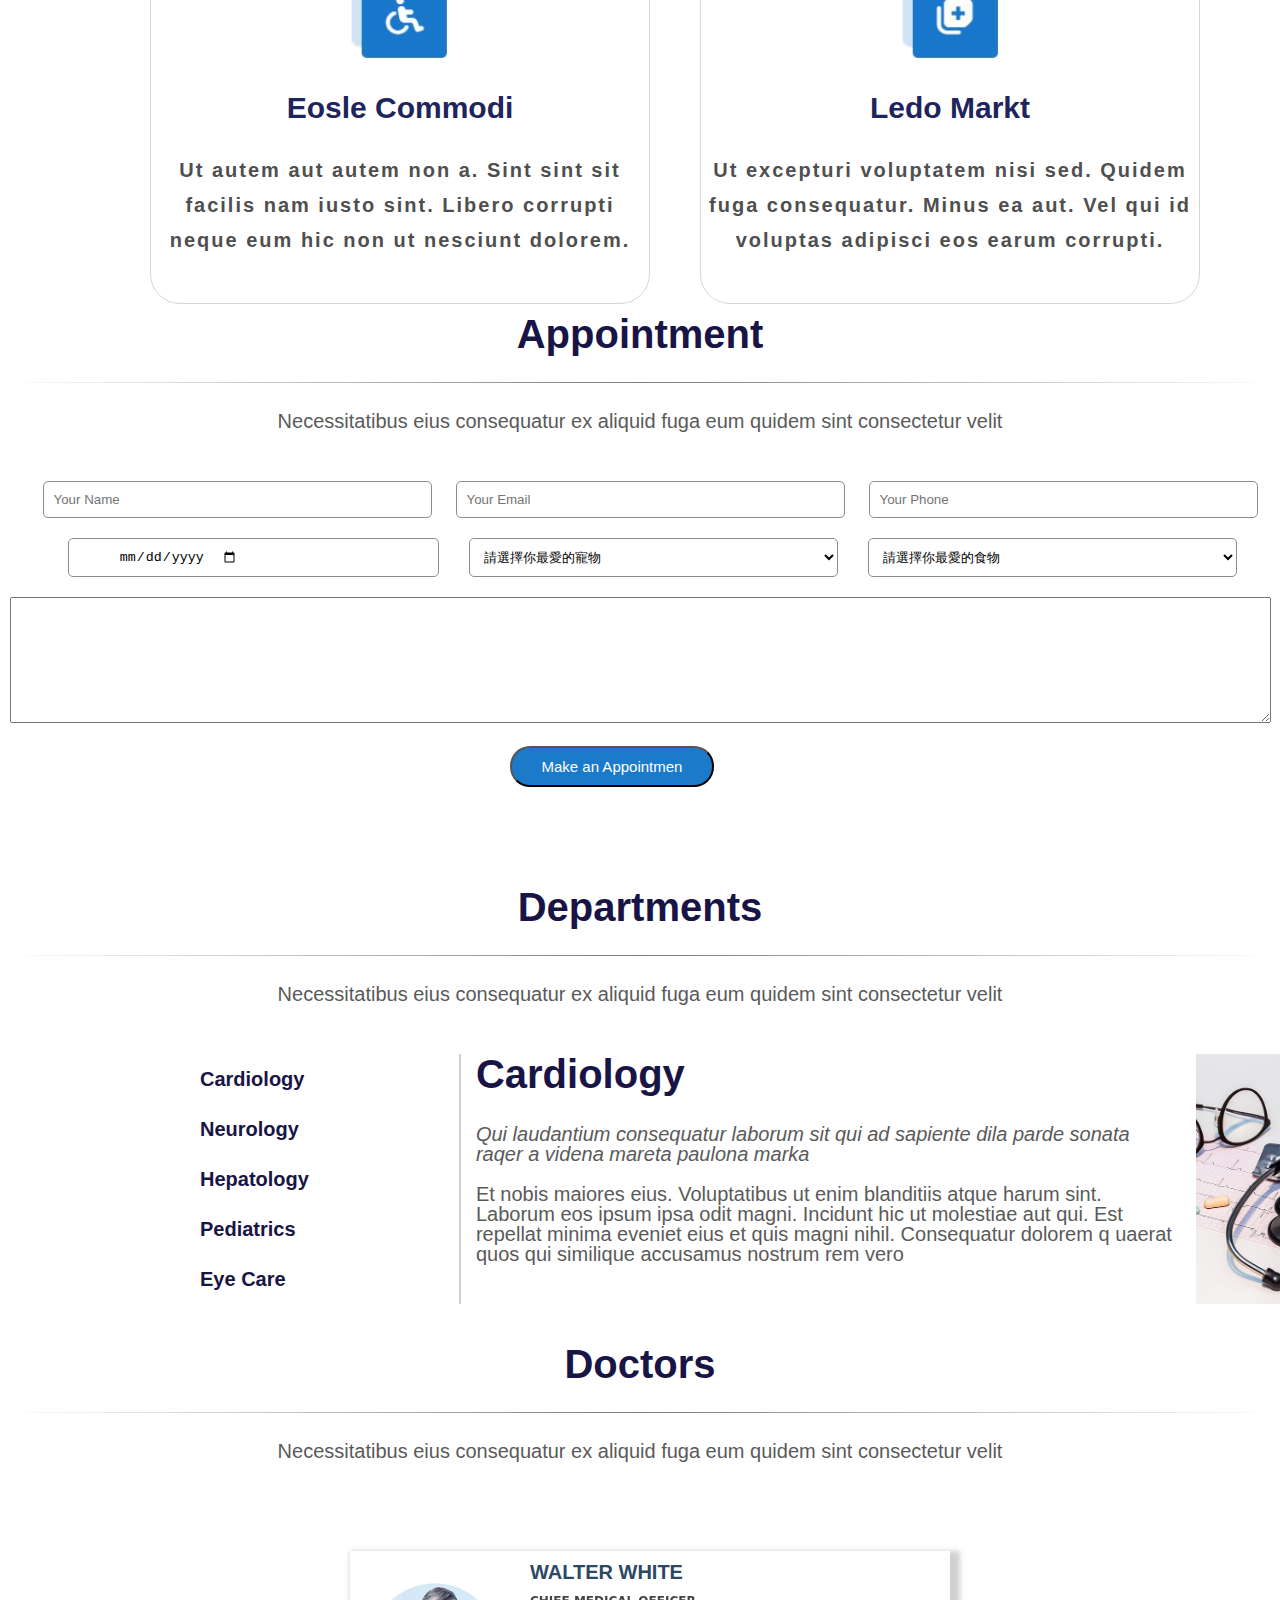
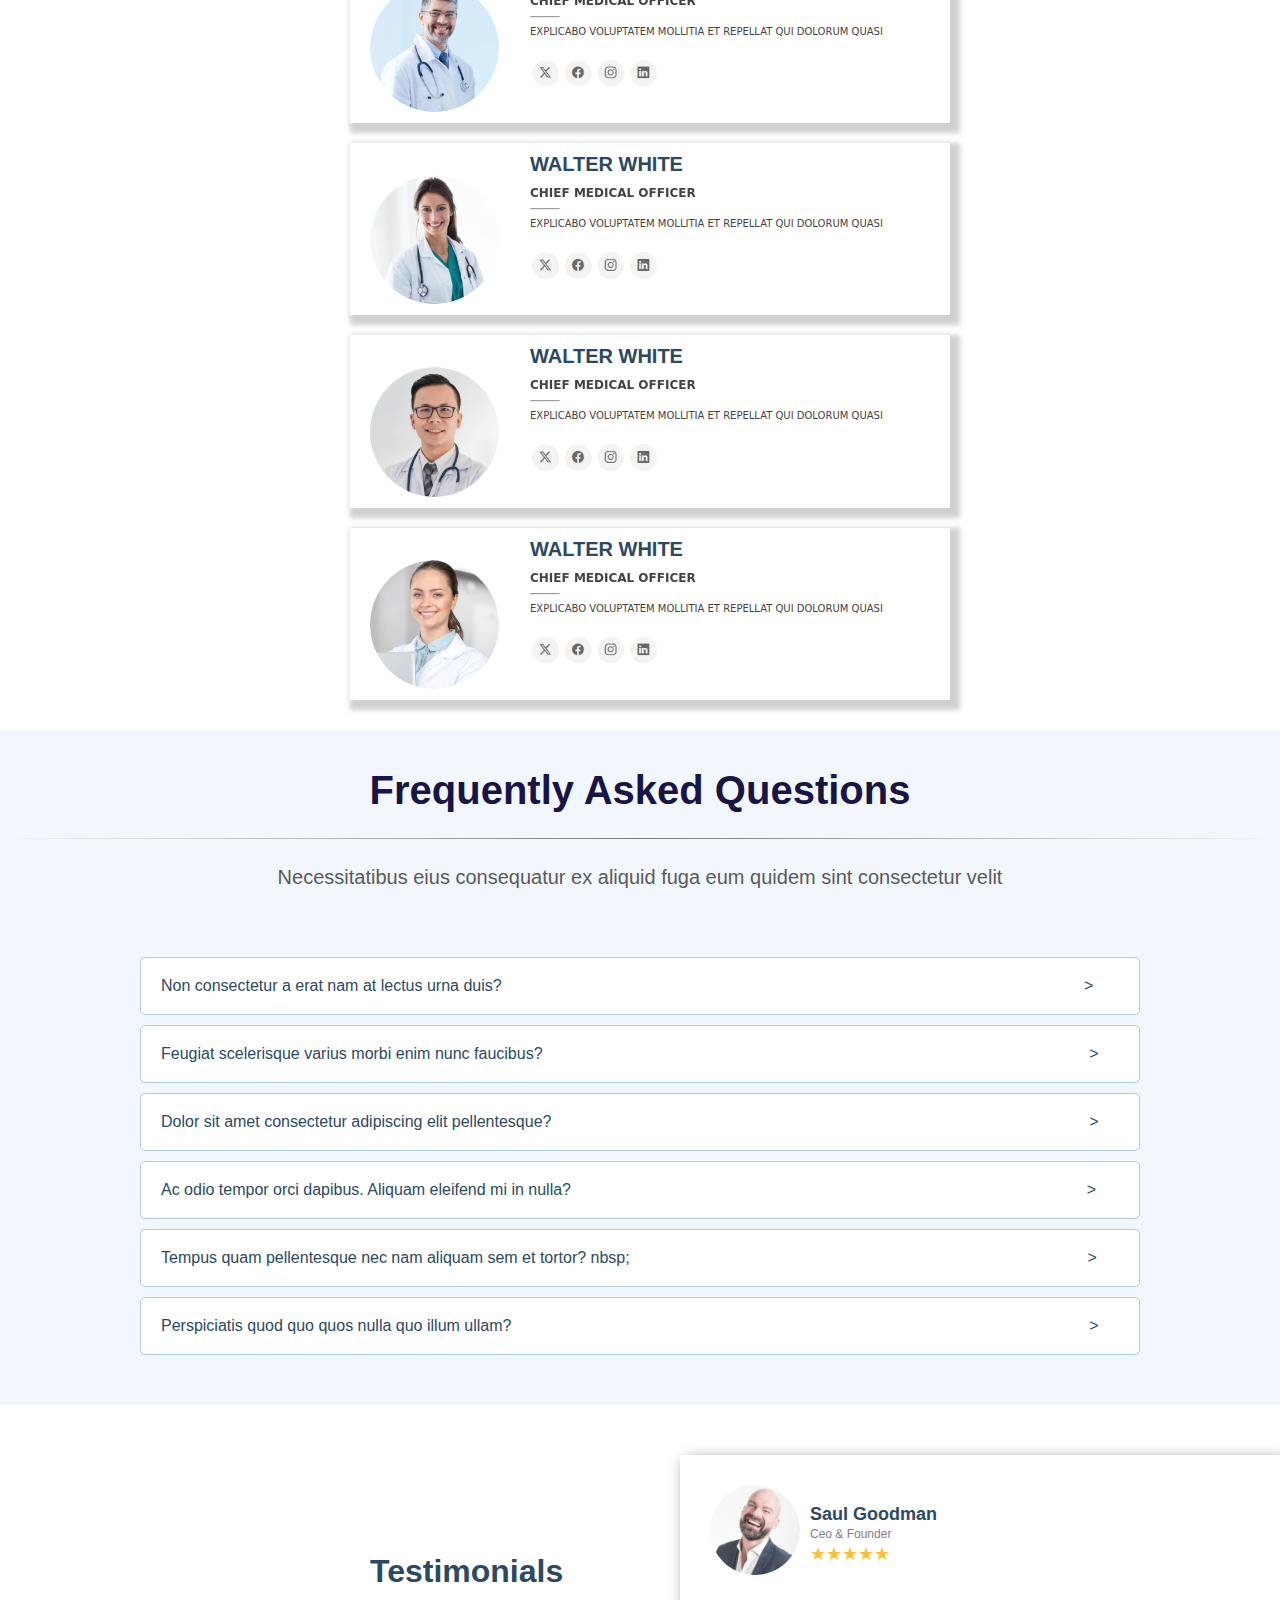
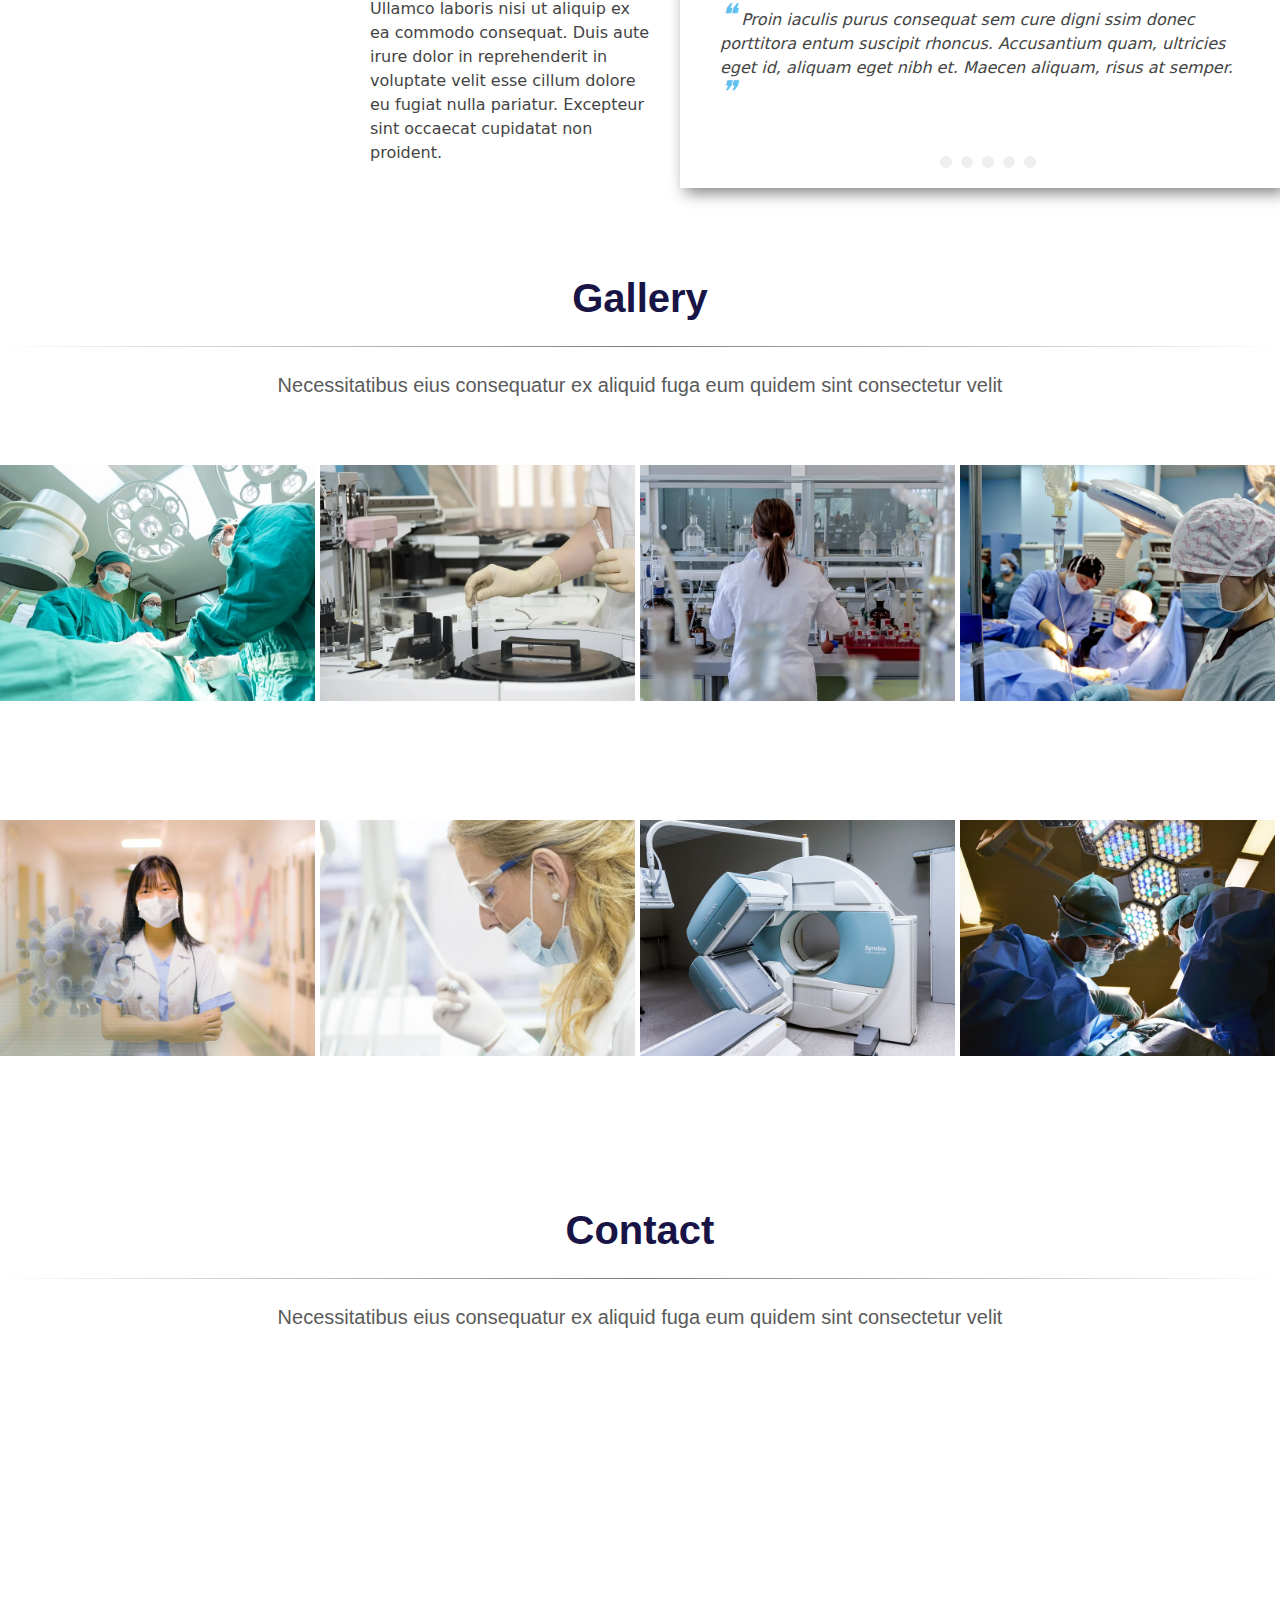
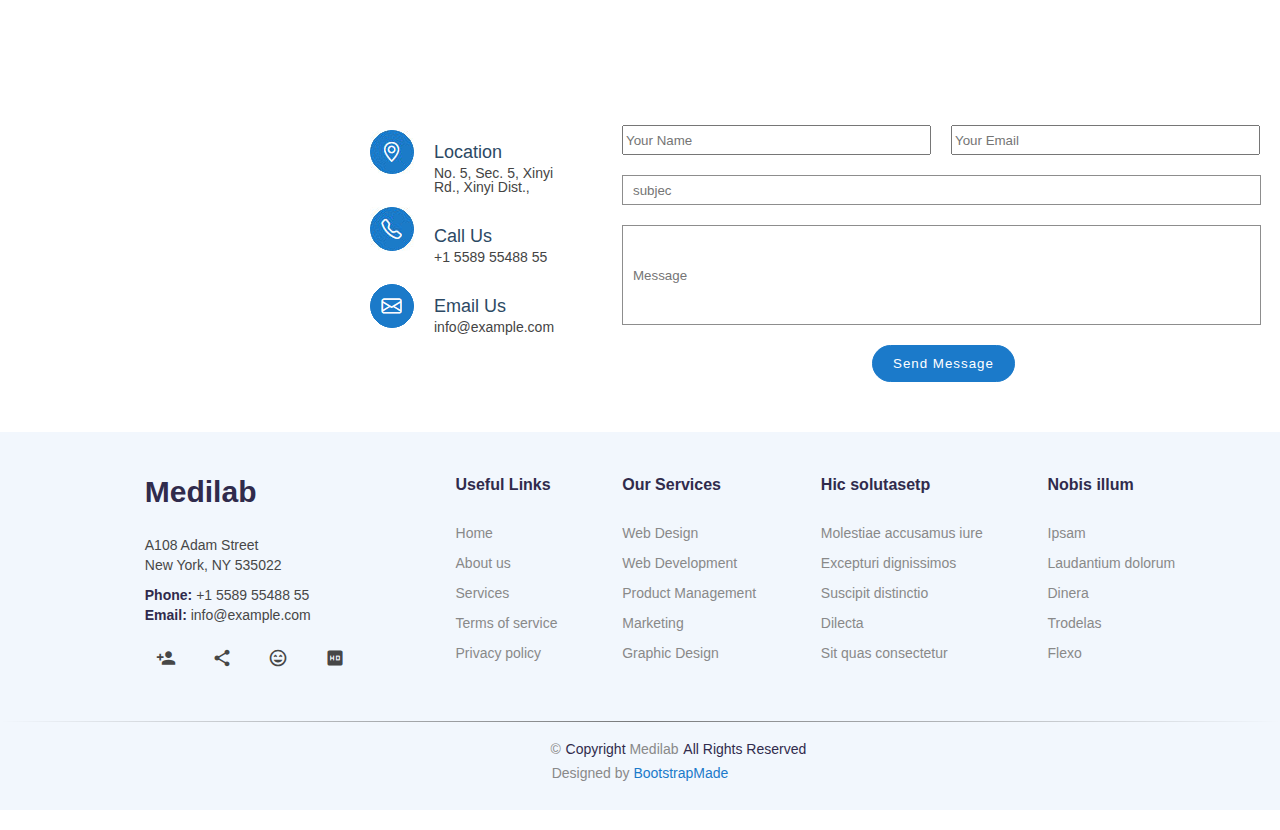
==== commit a22daf1d: "Update index.html" ====
--- a/index.html
+++ b/index.html
@@ -8,7 +8,28 @@
     <meta name=”viewport” content=”width=device-width, initial-scale="1.0">
       <!-- rwd -->
     <link rel="stylesheet" href="https://fonts.googleapis.com/icon?family=Material+Icons">
+<<<<<<< Updated upstream
+  <!-- Google tag (gtag.js) -->
+=======
+   <!-- Google tag (gtag.js) -->
+>>>>>>> Stashed changes
+<script async src="https://www.googletagmanager.com/gtag/js?id=G-7FG3BF8TYT"></script>
+<script>
+  window.dataLayer = window.dataLayer || [];
+  function gtag(){dataLayer.push(arguments);}
+  gtag('js', new Date());
+
+  gtag('config', 'G-7FG3BF8TYT');
+</script>
+<<<<<<< Updated upstream
+=======
+
+
+
+
+
   
+>>>>>>> Stashed changes
 </head>
 <body>
     
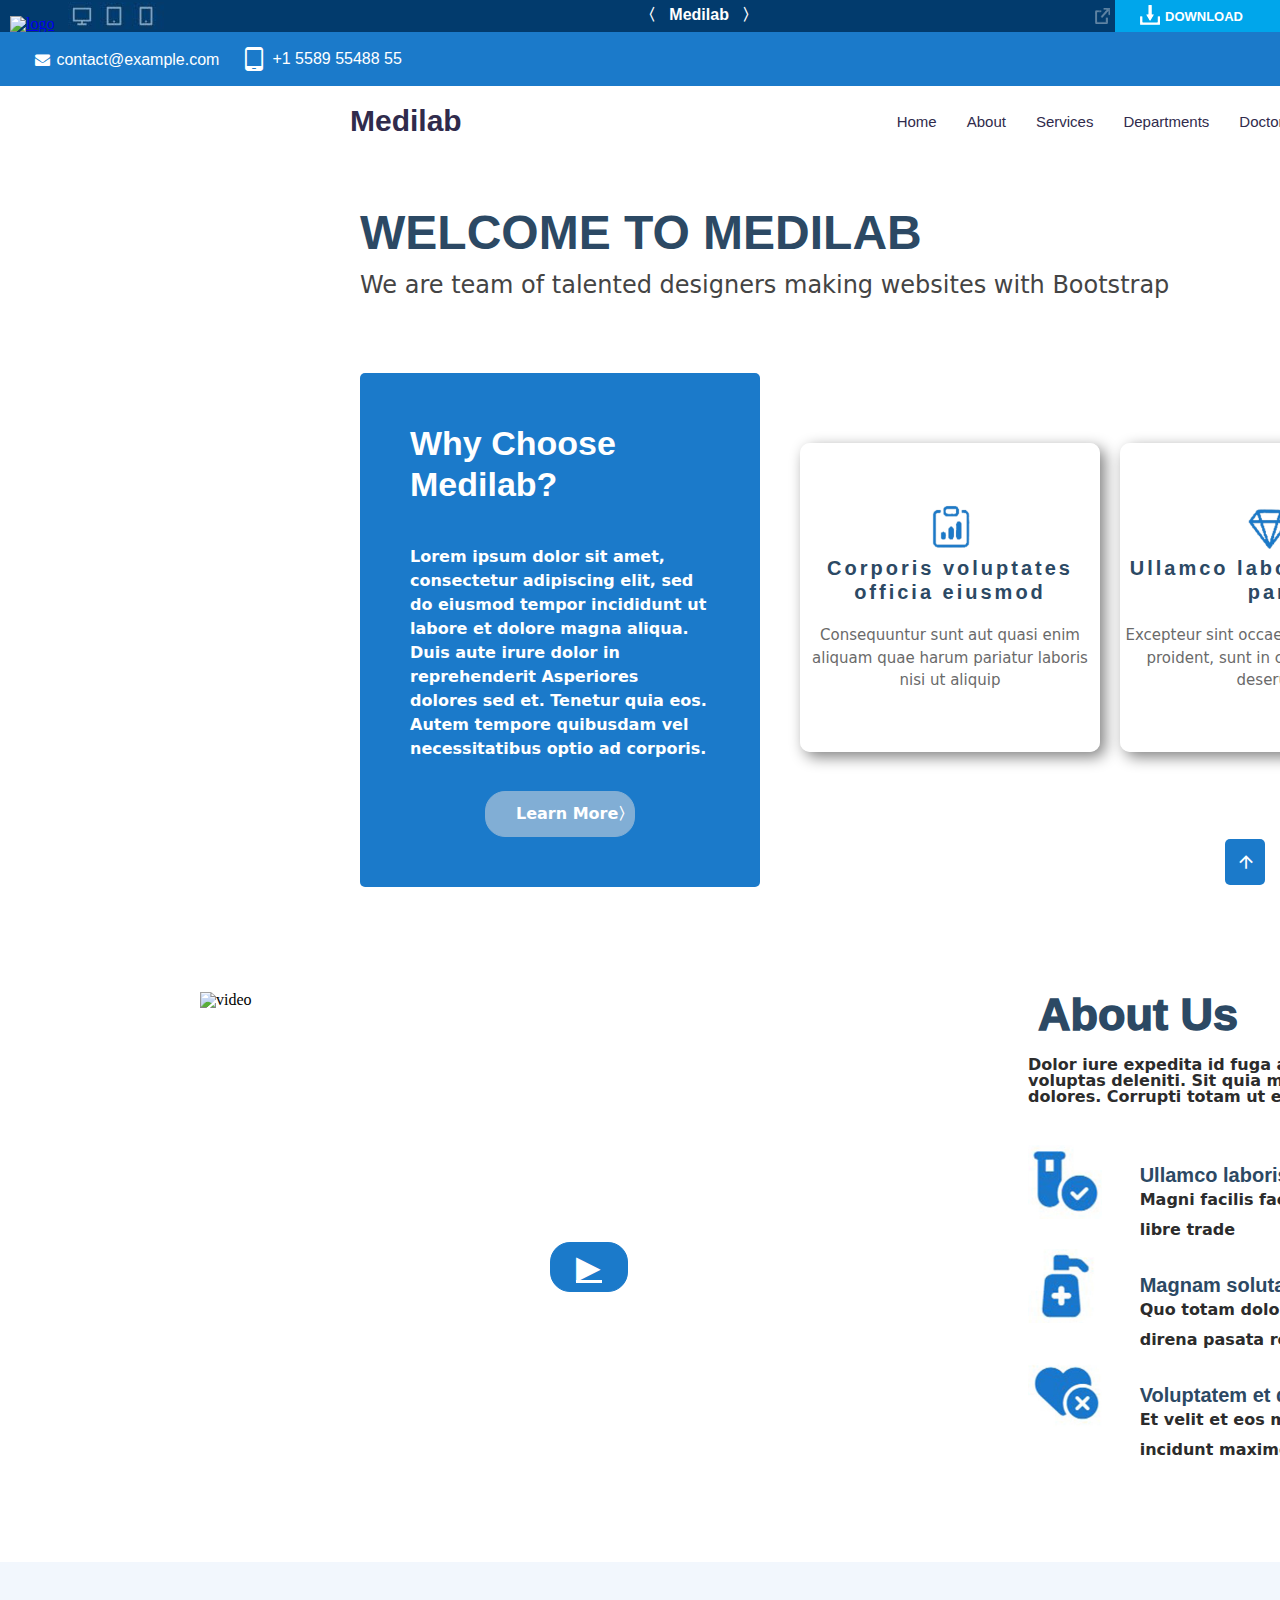
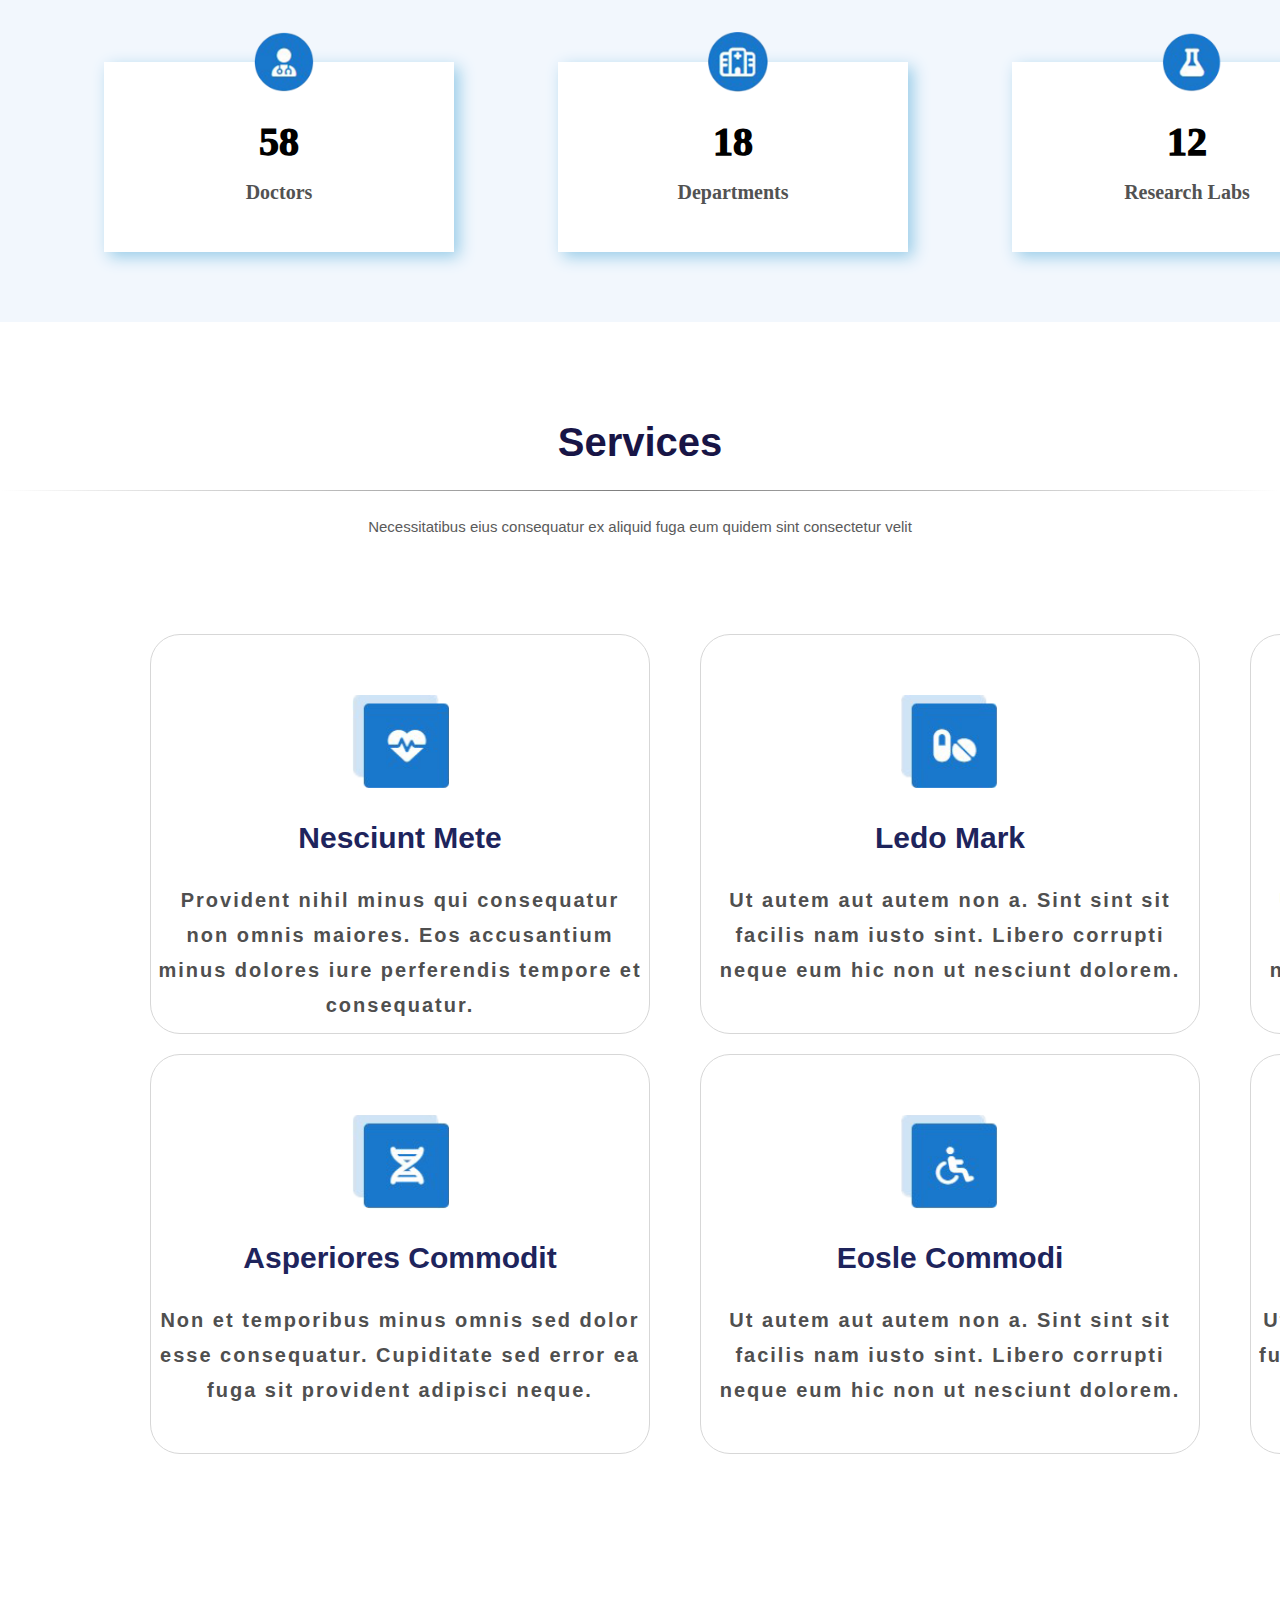
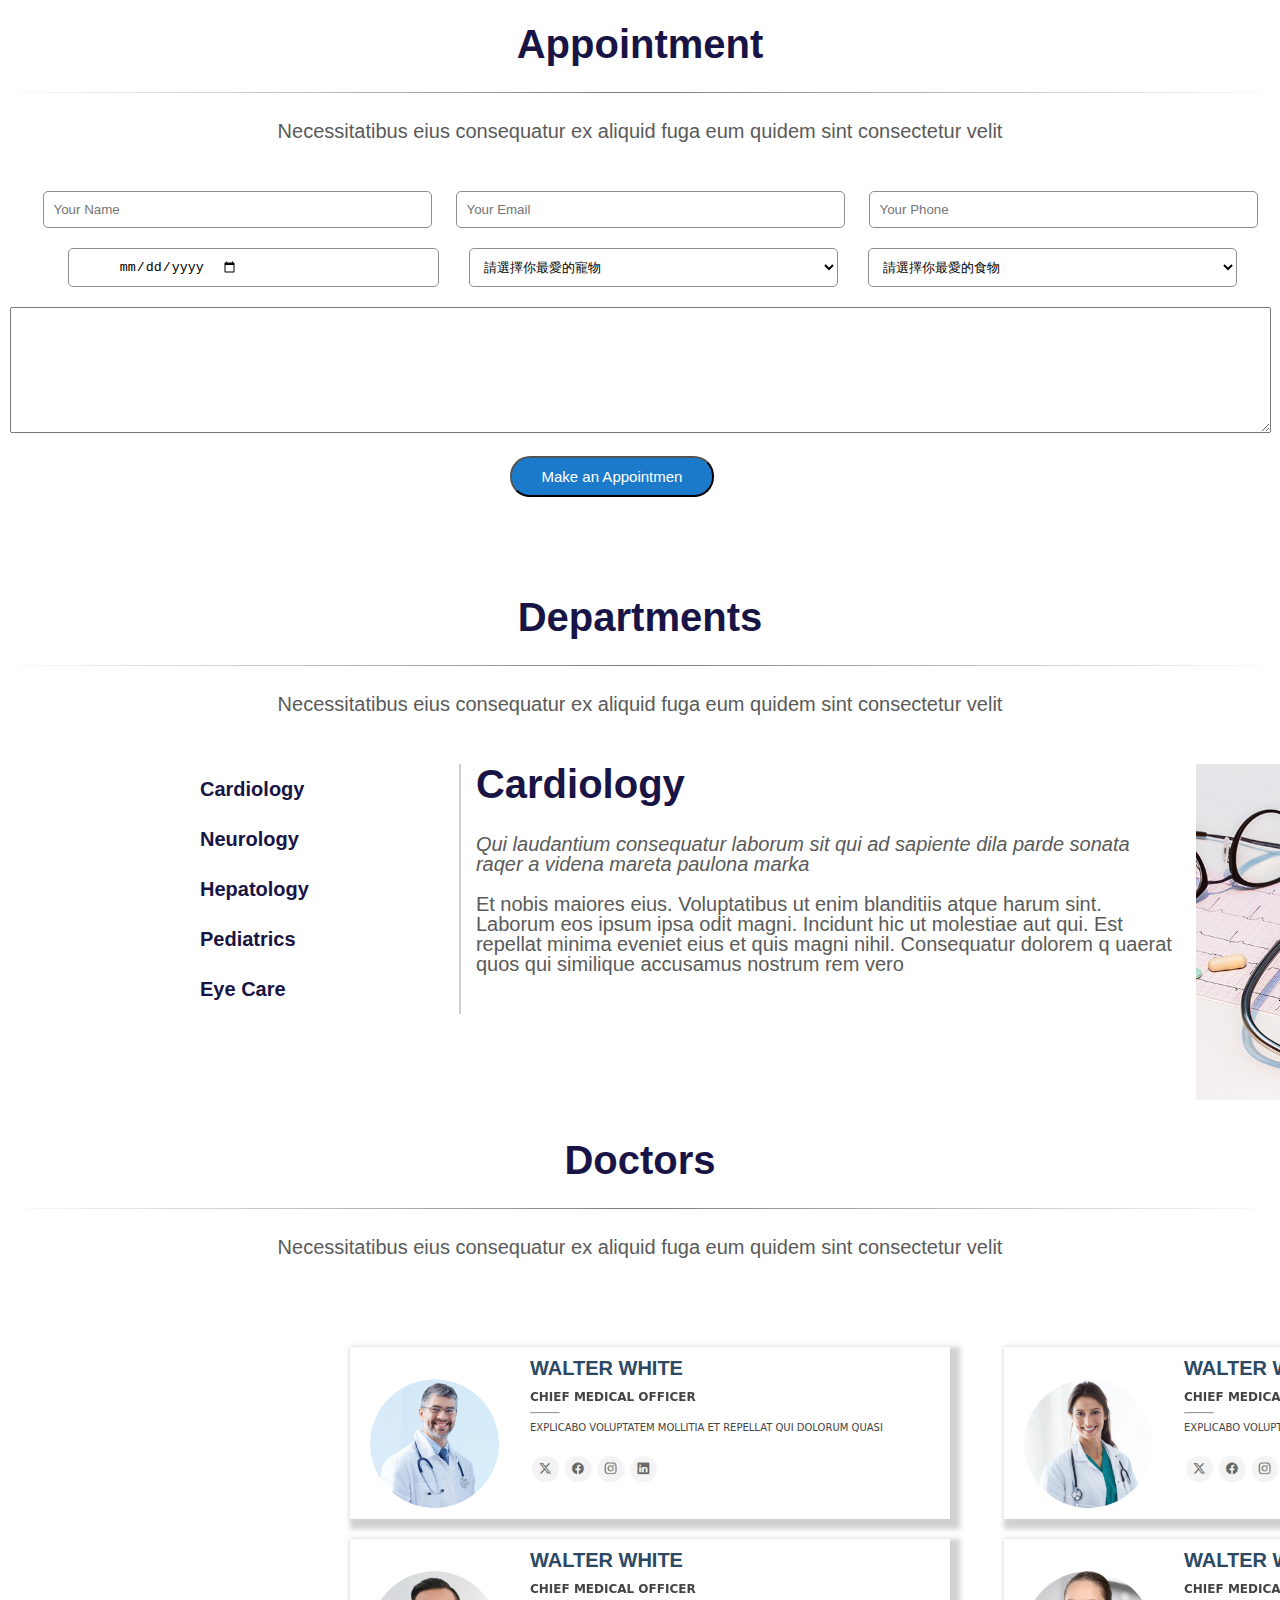
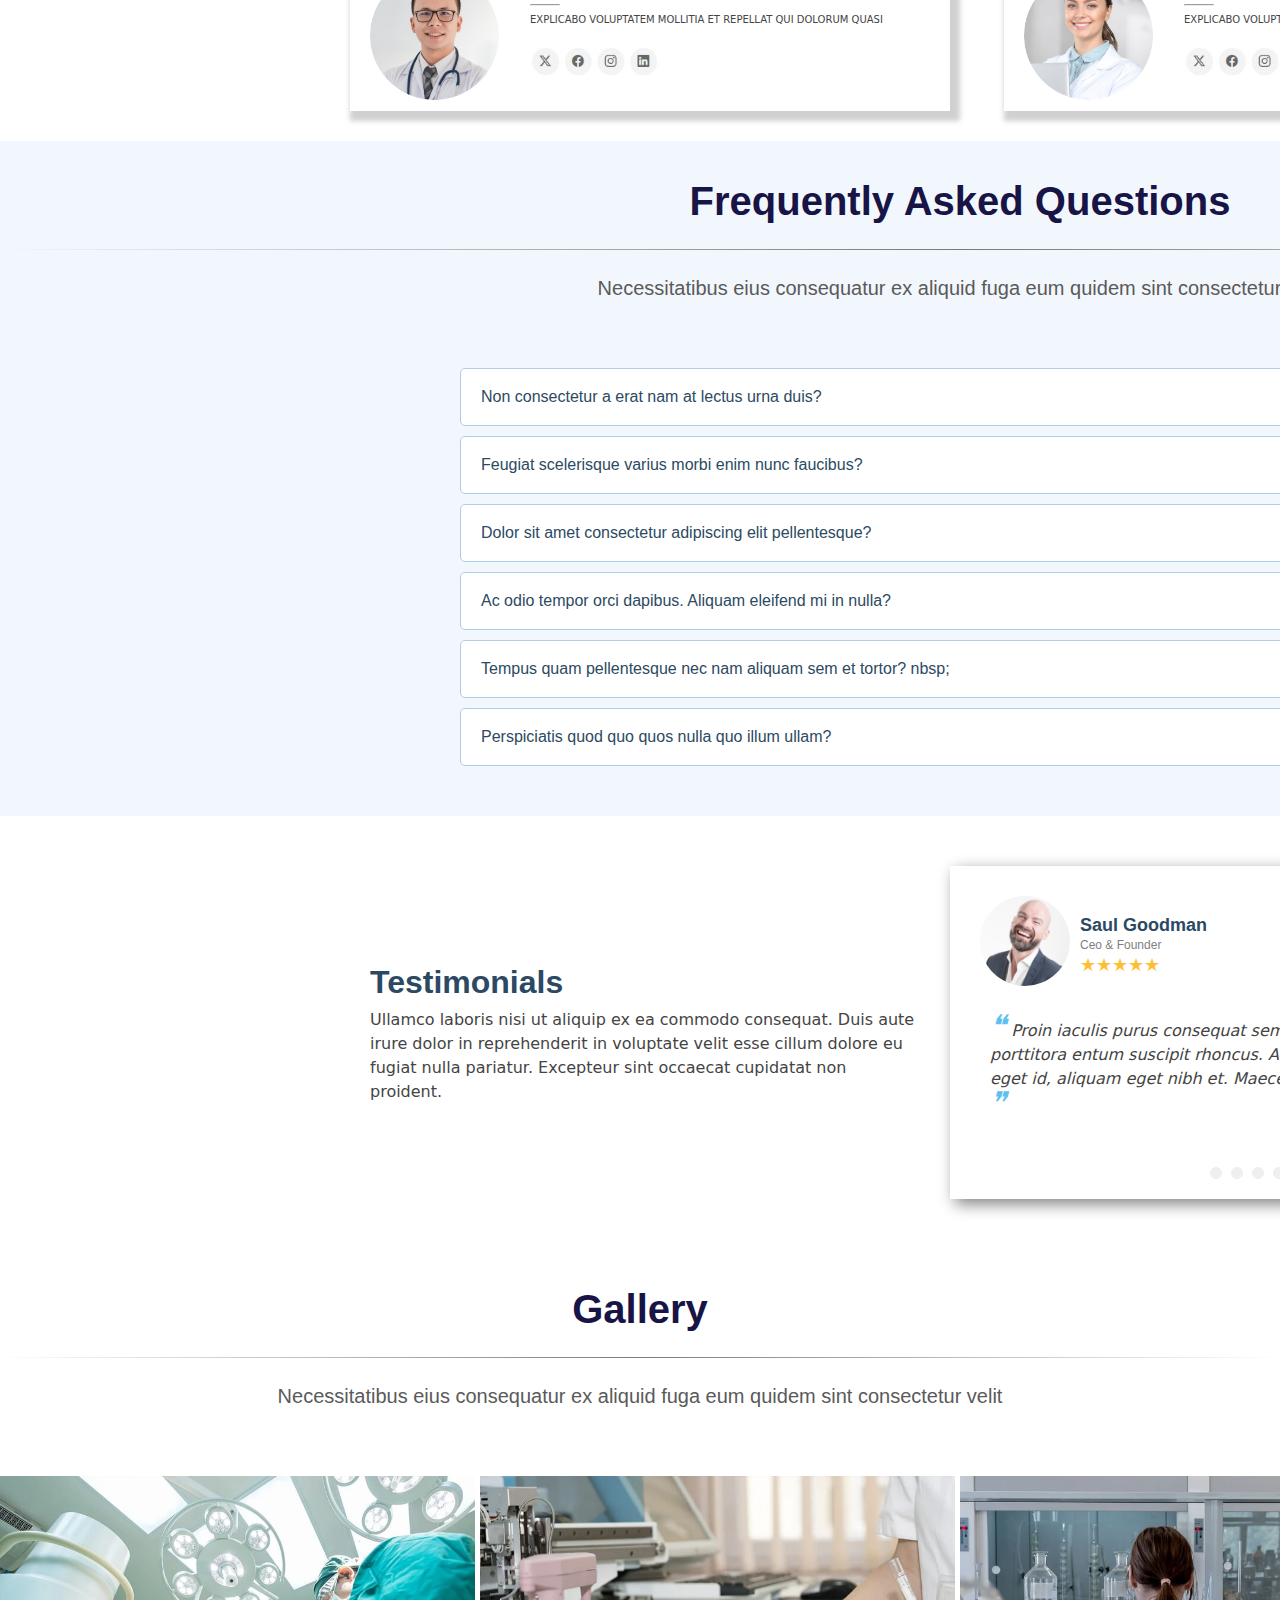
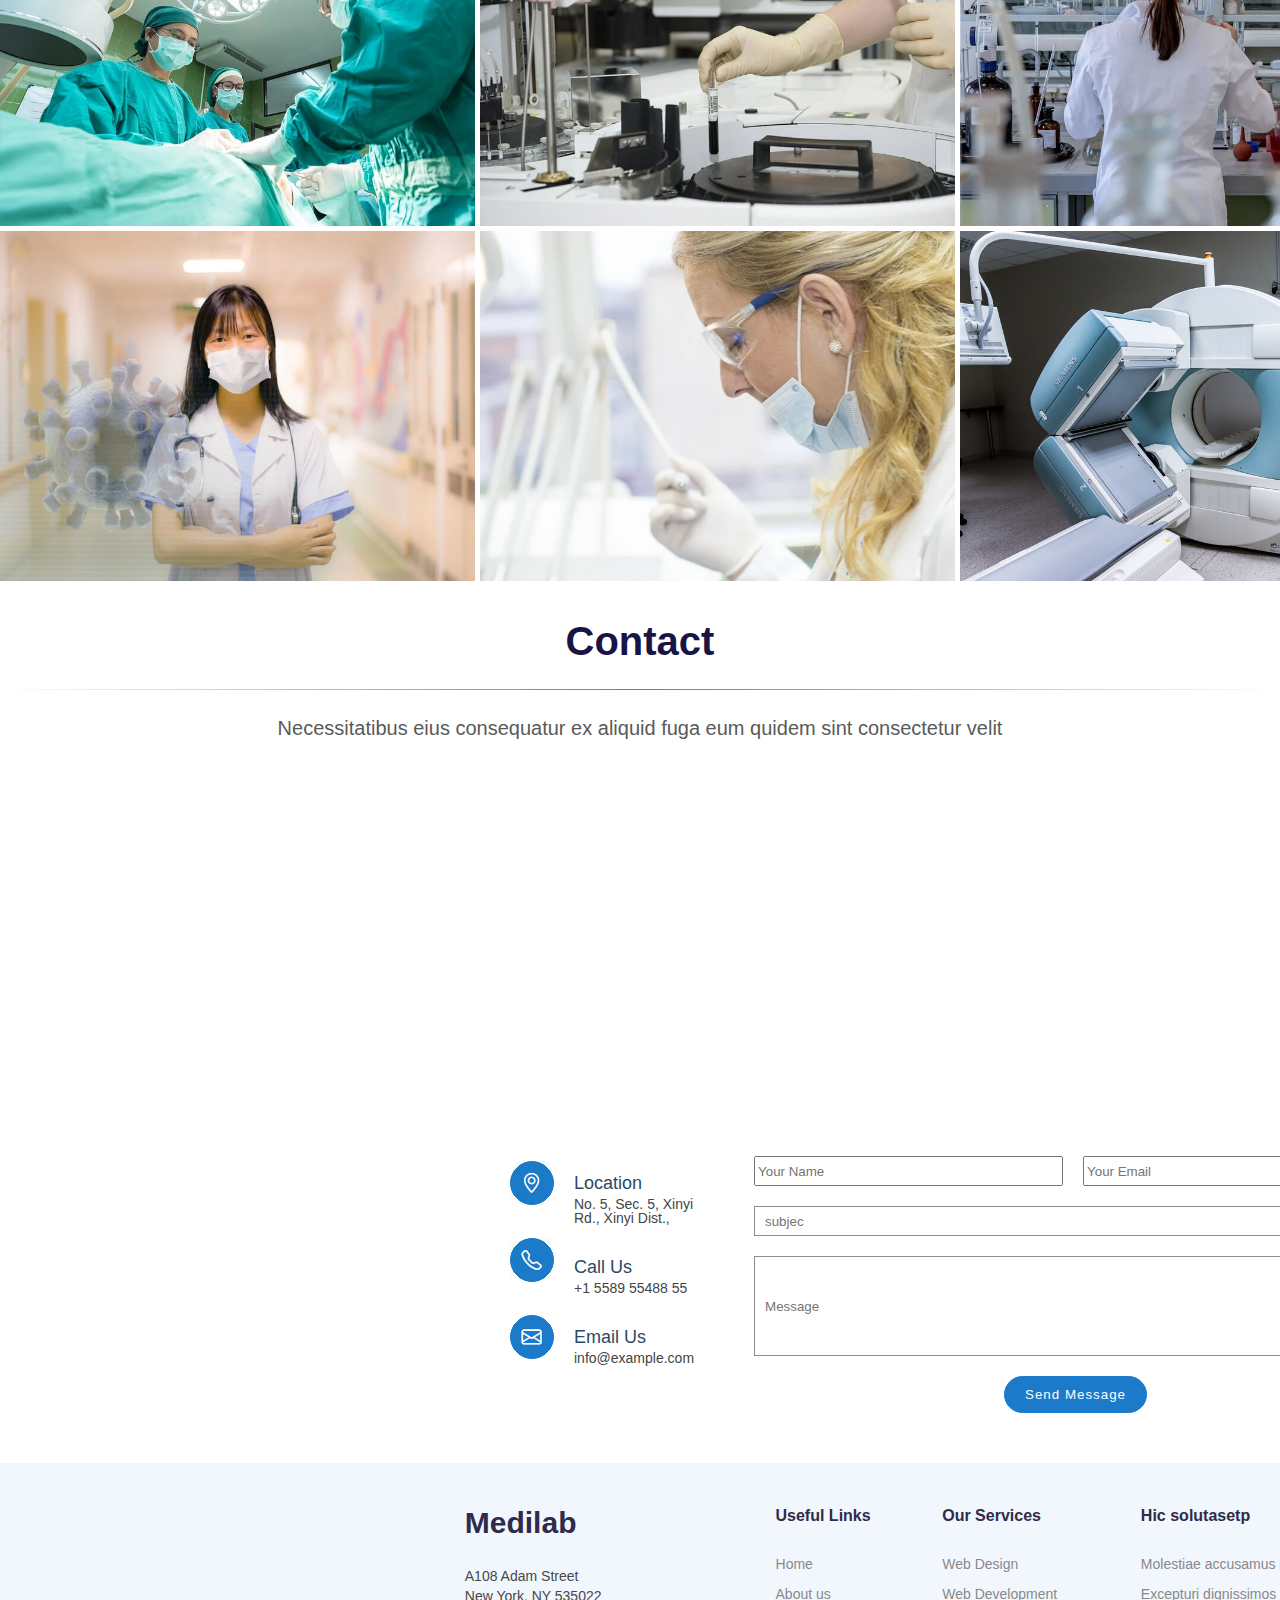
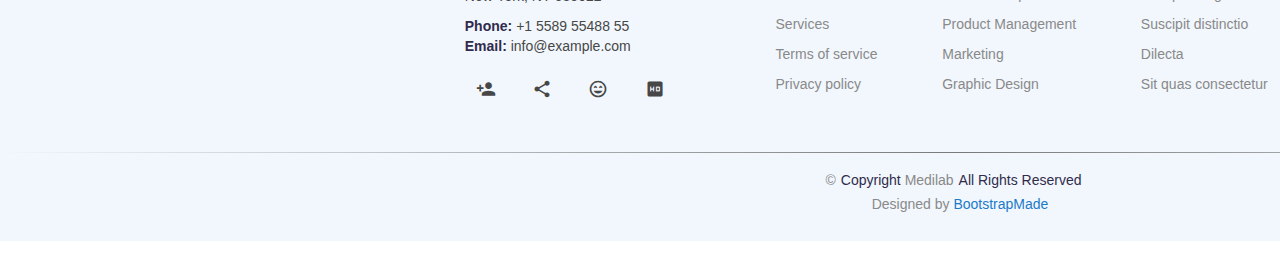
==== commit 35a817fe: "14" ====
--- a/index.html
+++ b/index.html
@@ -8,28 +8,6 @@
     <meta name=”viewport” content=”width=device-width, initial-scale="1.0">
       <!-- rwd -->
     <link rel="stylesheet" href="https://fonts.googleapis.com/icon?family=Material+Icons">
-<<<<<<< Updated upstream
-  <!-- Google tag (gtag.js) -->
-=======
-   <!-- Google tag (gtag.js) -->
->>>>>>> Stashed changes
-<script async src="https://www.googletagmanager.com/gtag/js?id=G-7FG3BF8TYT"></script>
-<script>
-  window.dataLayer = window.dataLayer || [];
-  function gtag(){dataLayer.push(arguments);}
-  gtag('js', new Date());
-
-  gtag('config', 'G-7FG3BF8TYT');
-</script>
-<<<<<<< Updated upstream
-=======
-
-
-
-
-
-  
->>>>>>> Stashed changes
 </head>
 <body>
     
@@ -148,16 +126,17 @@
         
                        <div class="abuimg">
                         <img src="https://bootstrapmade.com/content/demo/Medilab/assets/img/about.jpg" class="img-fluid" alt="video">
-
+                       
+                        <div class="viedo">
+                           <a href="https://www.youtube.com/embed/Y7f98aduVJ8?si=nMmIkpeyESVkpKKr" target="_blank" class="btn">
+                            <p> ▶</p>  
+                           </a>
+                       </div>
+                       <!-- 播放鍵 -->
                         
                     </div>
         
-                    <div class="viedo">
-                        <a href="https://www.youtube.com/embed/Y7f98aduVJ8?si=nMmIkpeyESVkpKKr" target="_blank" class="btn">
-                         <p> ▶</p>  
-                        </a>
-                    </div>
-                    <!-- 播放鍵 -->
+                    
                
                         
         
@@ -173,27 +152,30 @@
                      <span>
                         reiciendis veritatis asperiores placeat.
                      </span>
-                 
+                     <div class="abo">
+                    <div class="aboutusimg">
+                     <img src="img/aboutus1.jpg"    alt="pciture">
+                     <img src="img/aboutus2.jpg" alt="pciture">
+                     <img src="img/aboutus3.jpg" alt="love">
+                  </div>
                      <ul>
                      </li>
                   
                           <li>
-                             <img src="img/aboutus1.jpg"    alt="pciture">
                              <h5>Ullamco laboris nisi ut aliquip consequat</h5>
                             <p>Magni facilis facilis repellendus cum excepturi quaerat praesentium libre trade</p>
                          </li>
                          <li>
-                             <img src="img/aboutus2.jpg" alt="pciture">
                              <h5>Magnam soluta odio exercitationem reprehenderi</h5>
                              <p>Quo totam dolorum at pariatur aut distinctio dolorum laudantium illo direna pasata redi</p>
                          </li>
                          <li>
-                             <img src="img/aboutus3.jpg" alt="love">
                              <h5>Voluptatem et qui exercitationem</h5>
                              <p>Et velit et eos maiores est tempora et quos dolorem autem tempora incidunt maxime veniam</p>
                          </li>
                      </ul>
-                 
+                  </div>
+                  <!-- abo -->
                  </div><!--aboutu的 from-aboutus end -->  
                     </div><!-- aboutus end -->
                 
--- a/style3.css
+++ b/style3.css
@@ -60,7 +60,8 @@
 .header{
 display: flex;
 background: #023b6d;
-width: 100%;
+width:100%;
+margin: auto;
 height: 32px;
 display: flex;
 position: absolute;
@@ -68,6 +69,7 @@
 position: fixed;
 /* 滾輪滾動時定住不動 */
 z-index: 50;
+
 }
 
 
@@ -159,6 +161,8 @@
   padding: 12px;
   display: flex;
   align-items: center;
+  width:1920px ;
+  margin: auto;
 }
 
 
@@ -220,6 +224,8 @@
   padding: 20px;
   background-color: rgb(255, 255, 255);
   display: flex;
+  width: 1920px;
+  margin: auto;
 }
 
 
@@ -287,7 +293,8 @@
   }
 
   .welcome{
-    width: 100%;
+    width: 1920px;
+    margin: auto;
     background-image: url(https://bootstrapmade.com/content/demo/Medilab/assets/img/hero-bg.jpg);
     background-repeat: no-repeat;
     background-size: cover;
@@ -412,35 +419,44 @@
           margin-top: 20px;
           width: 300px; 
           }
-
+       .abo{
+        display: flex;
+        margin-top: 30px;
+       }
+
+       
           .aboutus{
          display: flex; 
           padding-bottom: 500px;
           padding-top: 30px;
-         
+          width: 1920px;
+          margin: auto;
        }
 
 
       .abuimg  img{
         position: absolute;
-        width: 45%; /* 佔總寬度的50%，也可以換成任何你想要的寬度 */
+        width: 900px; /* 佔總寬度的50%，也可以換成任何你想要的寬度 */
         padding-left: 100px; 
         margin-left:100px;
-       
-      }
-
-      .from-aboutus img{
-        position: absolute;
-        width: 11%;
-        right: 720px;
-        padding-top: 50px;
+      }
+      
+      .aboutusimg {
+        display: flex;
+        flex-direction: column;
+        width: 80px;
+        margin-top: -20px;
+      }
+  
+      .aboutusimg img{
+        width: 120%;
+        padding-top: 30px;
       }
 
       .from-aboutus{
-        position: absolute;
         width: 750px;
-        margin-top: 30px;
-        right: 100px;
+        height: 550px;
+        margin-left: 950px;
       }
 
       
@@ -450,7 +466,7 @@
         font-size: 45px;
         font-weight :1000;
         padding-bottom: 20px;
-      
+        margin-left: 10px;
       }
 
       .from-aboutus span{
@@ -459,7 +475,6 @@
         font-size :16px;
         font-weight :600;
         line-height :2px;
-        
         }
         
         .from-aboutus h5{
@@ -468,8 +483,8 @@
           font-family: Poppins, sans-serif;
           font-size: 20px;
           font-weight :800;
-          padding-top: 50px;
-          margin-left: 70px;
+          margin-left: 50px;
+          margin-top: 30px;
         }
 
         .from-aboutus p{
@@ -478,7 +493,7 @@
           font-size :16px;
           font-weight :600;
           line-height :30px;
-          margin-left: 70px;
+          margin-left: 50px;
           }
 
           .viedo,
@@ -495,7 +510,7 @@
           color: #ffffff;
            font-size: 2rem;
            transition: box-shadow 400ms cubic-bezier(0.2, 0, 0.7, 1), transform 200ms cubic-bezier(0.2, 0, 0.7, 1);
-           left: 500px;
+           left: 550px;
            top: 250px;
             }
         .viedo:hover {
@@ -509,9 +524,8 @@
          .item ul{
           display: flex;
           justify-content: space-evenly;
-          align-items: center;
-          
-             
+          width: 1920px;
+          margin: auto;
         }
         
         .item{
@@ -519,7 +533,9 @@
           padding-top: 100px;
           padding-bottom: 70px;
           background:#f2f7fd;
-          
+          width: 1920px;
+          margin: auto;
+          margin-top: -480px;
         }
         .item li{
           display: flex;
@@ -568,6 +584,8 @@
 
        .services-box{
         padding-bottom: 1000px;
+        width: 1920px;
+        margin: auto;
        }
        .services-box img{
          padding-top: 60px;  
@@ -576,7 +594,8 @@
        
        .services-box ul{
         padding-left: 100px;
-     
+        width: 1920px;
+        margin: auto;
        }
        
        .services-box li{
@@ -668,6 +687,8 @@
 
        .Appointment{
         padding-bottom:50px ;
+        width: 1920px;
+        width: auto;
    }
 
    .Appointment h2{
@@ -699,6 +720,8 @@
     padding-bottom: 20px;
     display: flex;
     justify-content: center;
+    width: 1920px;
+    width: auto;
    }
  
    .answer input{
@@ -770,8 +793,9 @@
   }
 
   .Cardiology {
-    margin: 0 auto;
     display: flex;
+    width: 1920px;
+    margin: auto;
  }
  
  .ulbox ul{
@@ -834,6 +858,8 @@
   background: #ffffff;
   padding-left: 300px;
   padding-bottom: 30px;
+  width: 1920px;
+  margin: auto;
   }
   .Doctors img{
       width: 130px; 
@@ -950,13 +976,16 @@
 .fretittle{
   background:#f2f7fd;
   padding-top: 40px;
+  width: 1920px;
+  margin: auto;
 }
 
 .Frequently{
   background:#f2f7fd ;
   padding-bottom: 50px;
   padding-top: 10px;
-
+  width: 1920px;
+ margin: auto;
 }
 
 .frebox {
@@ -1008,7 +1037,7 @@
  
 
   .Testimonials{
-    width: 1500;
+    width: 1920px;
     margin: 0 auto;
     display: flex;
     padding-top: 50px;
@@ -1133,7 +1162,8 @@
 
     .Gallery{
       display: flex;
-      width: 100%;
+      width: 1920px;
+      margin: 0 auto;
       
     }
     .picbig{margin-right: 5px;}
@@ -1145,9 +1175,11 @@
     .picbig img:hover{transform:scale(1.2,1.2);}
     
     .Gallerytwo{
+     
+      display: flex;
+      width: 1920px;
+      margin: 0 auto;
       margin-top: 5px;
-      display: flex;
-      width: 100%;
     }
     
 
@@ -1165,6 +1197,8 @@
     .map{
       padding-bottom: 20px;
       margin-top: -20px;
+      width: 1920px;
+      margin: auto;
     }
     
 
@@ -1174,9 +1208,10 @@
 
     .Contact{
       display: flex;
+      width: 1000px;
+      margin: auto;
       padding-top: 30px;
       padding-bottom: 50px;
-      margin-left: 25%;
     }
     
     .Contactul ul{
@@ -1222,12 +1257,16 @@
 
     
     .Contbox{
+      width: 1920px;
+      margin: auto;
       margin-left: 60px;
       margin-top:15px ;
     }
     
     
     .Contactanswer{
+      width: 1920px;
+      margin: auto;
         padding-bottom: 20px;
         display: flex;
        }
@@ -1298,6 +1337,8 @@
 
       .footer{
         background-color: #f2f7fd;
+        width: 1920px;
+        margin: auto;
       }
       
       .footer-contact{
